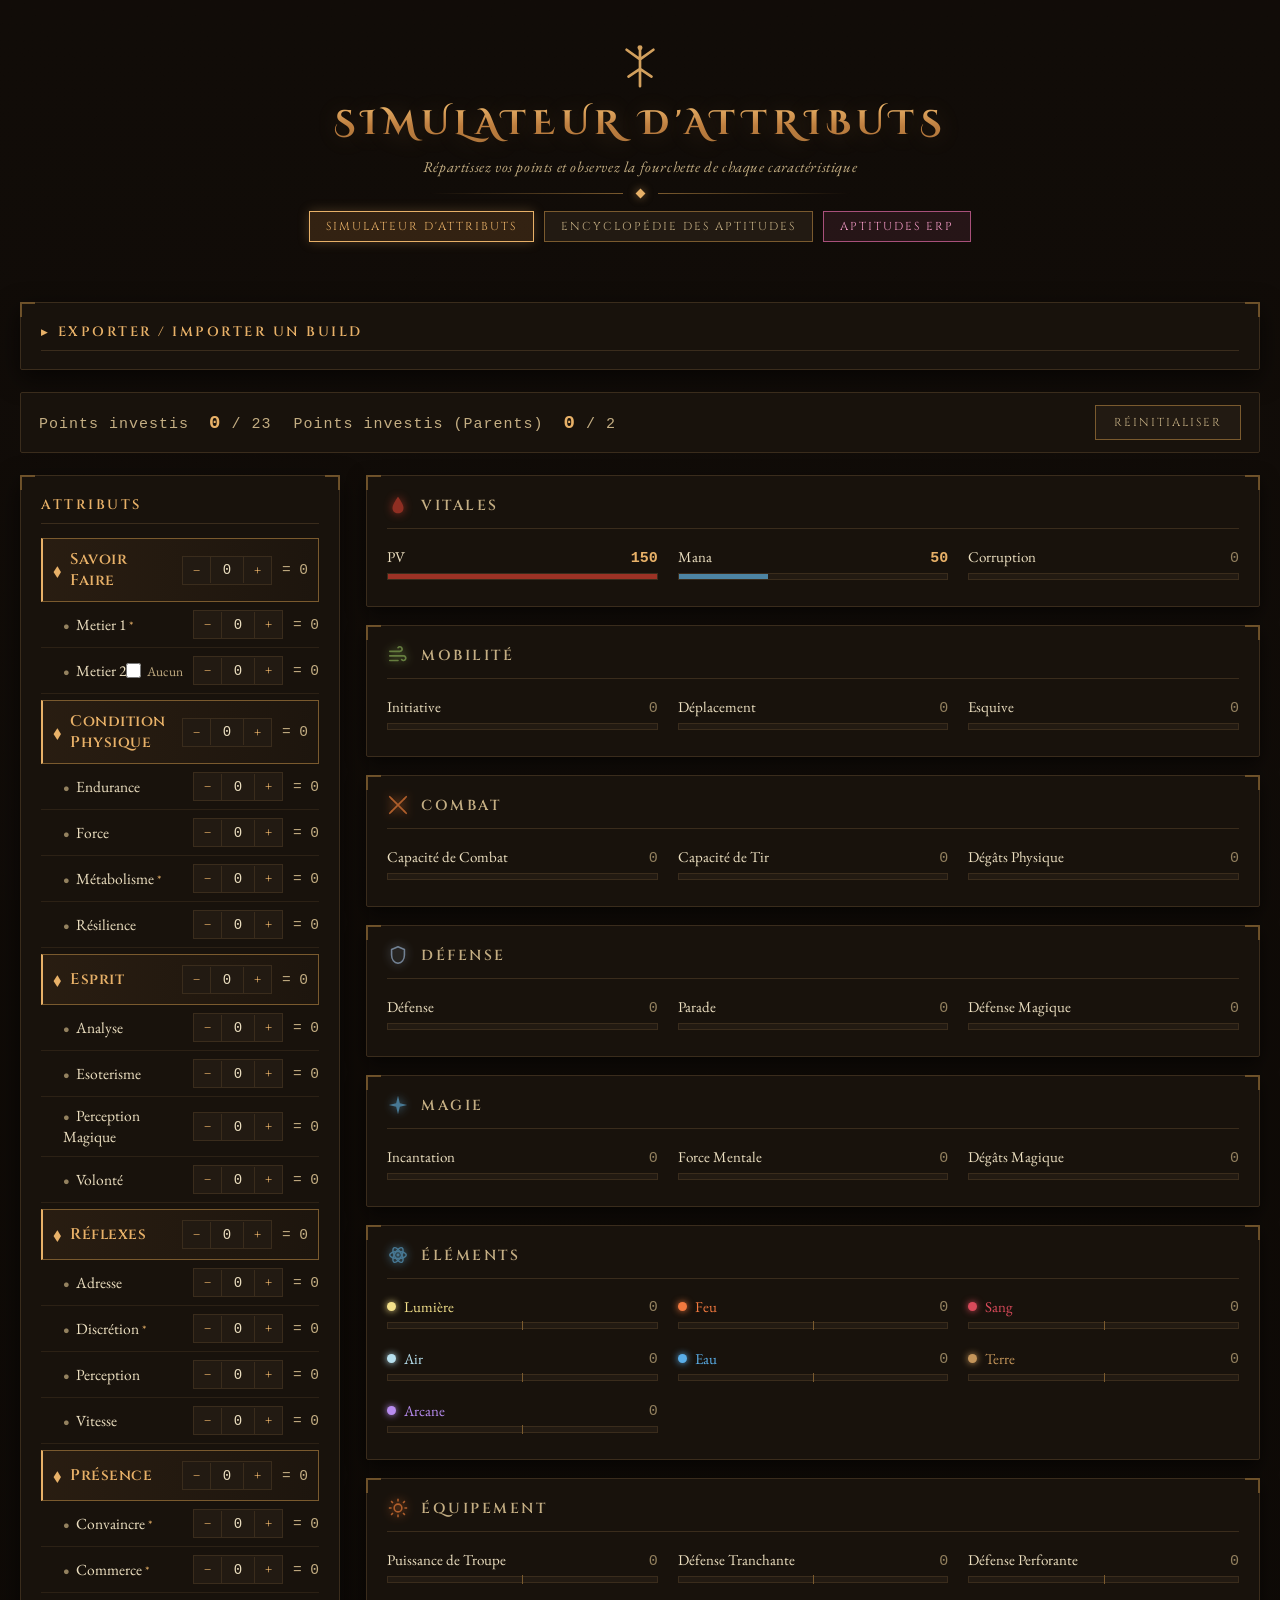
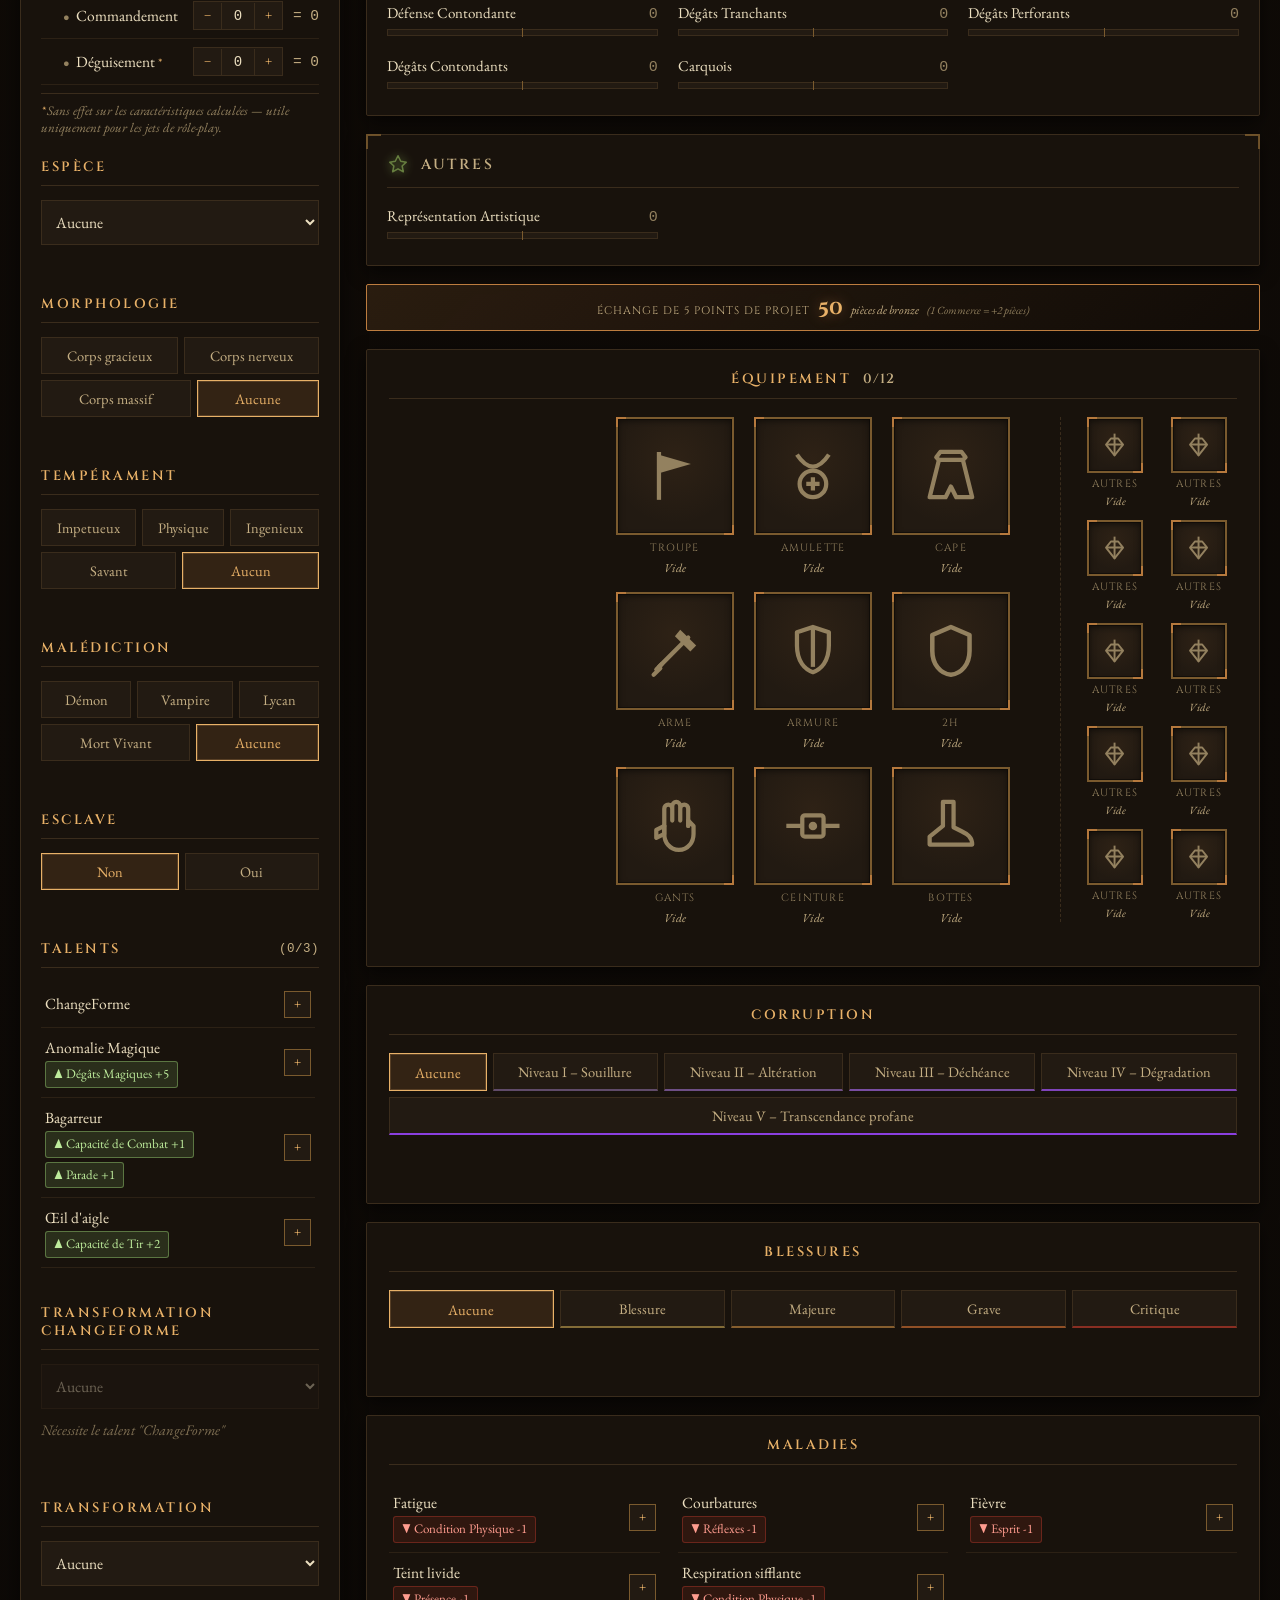
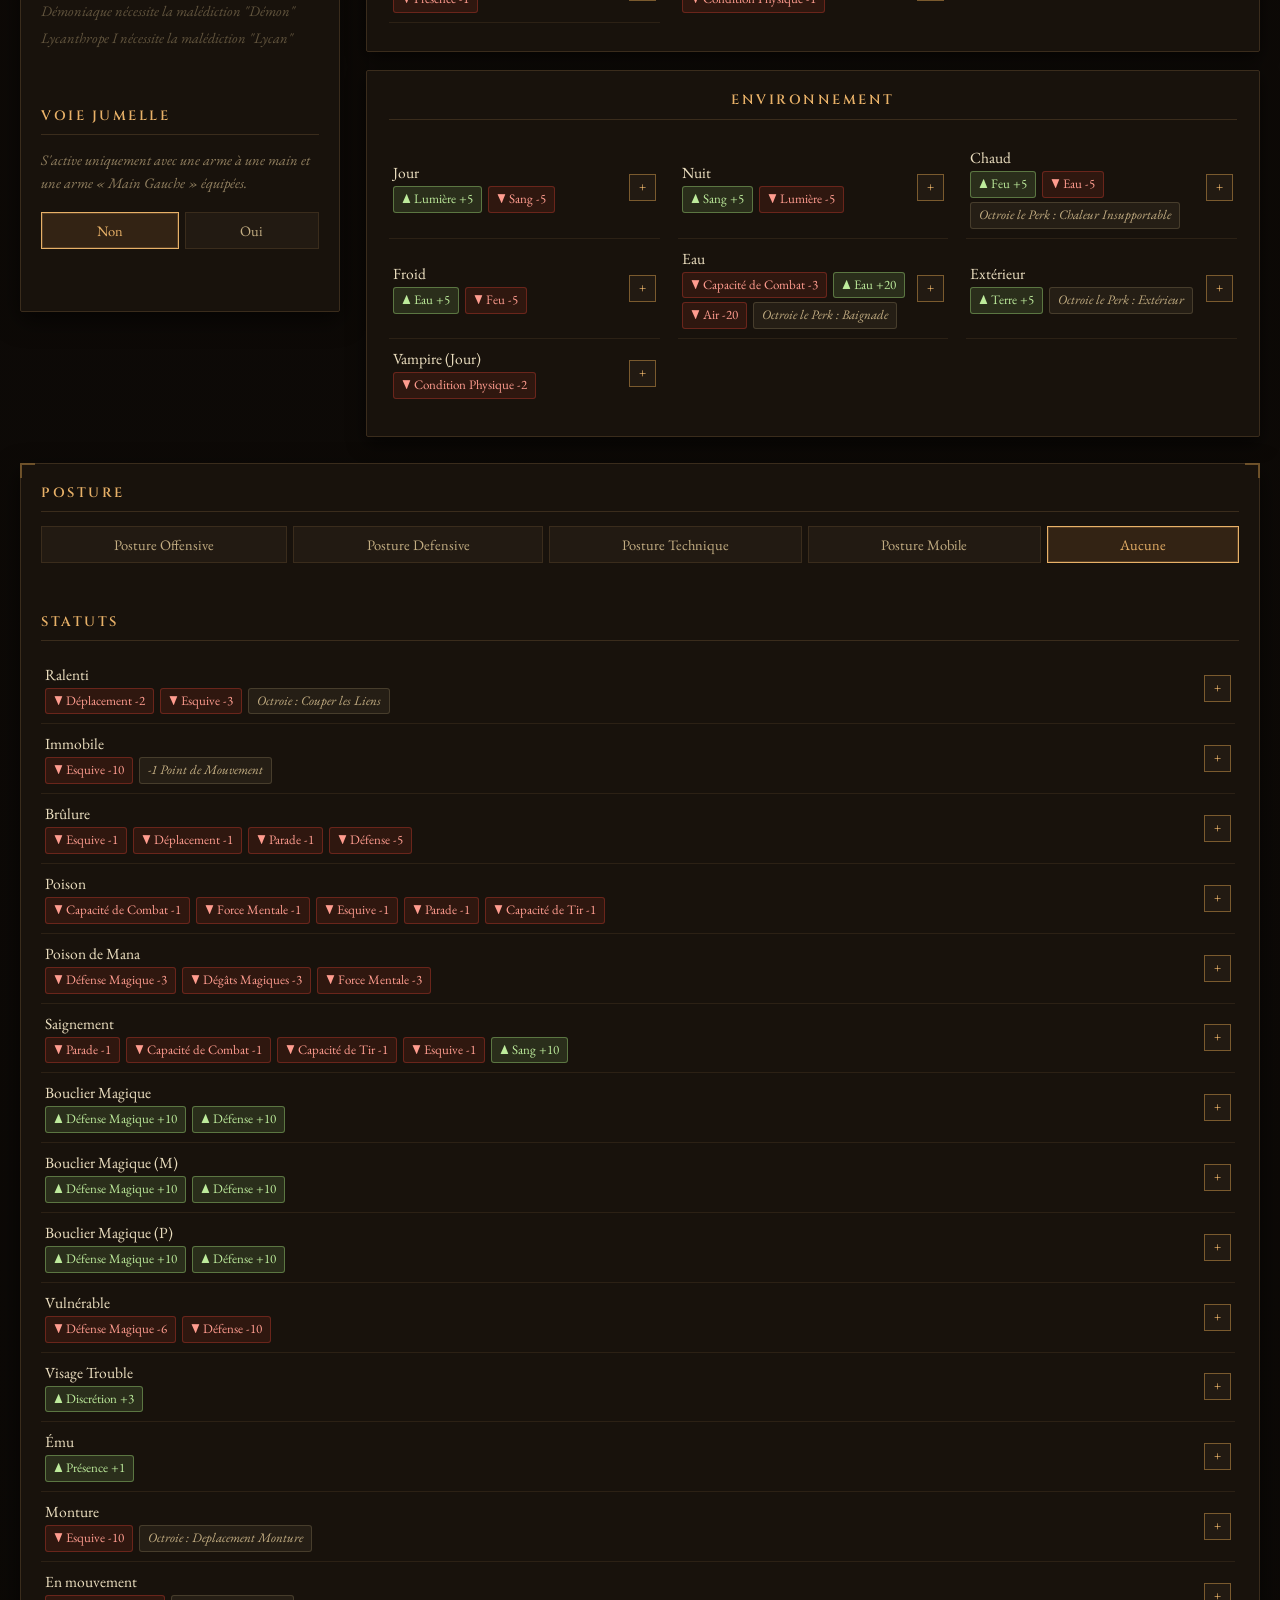
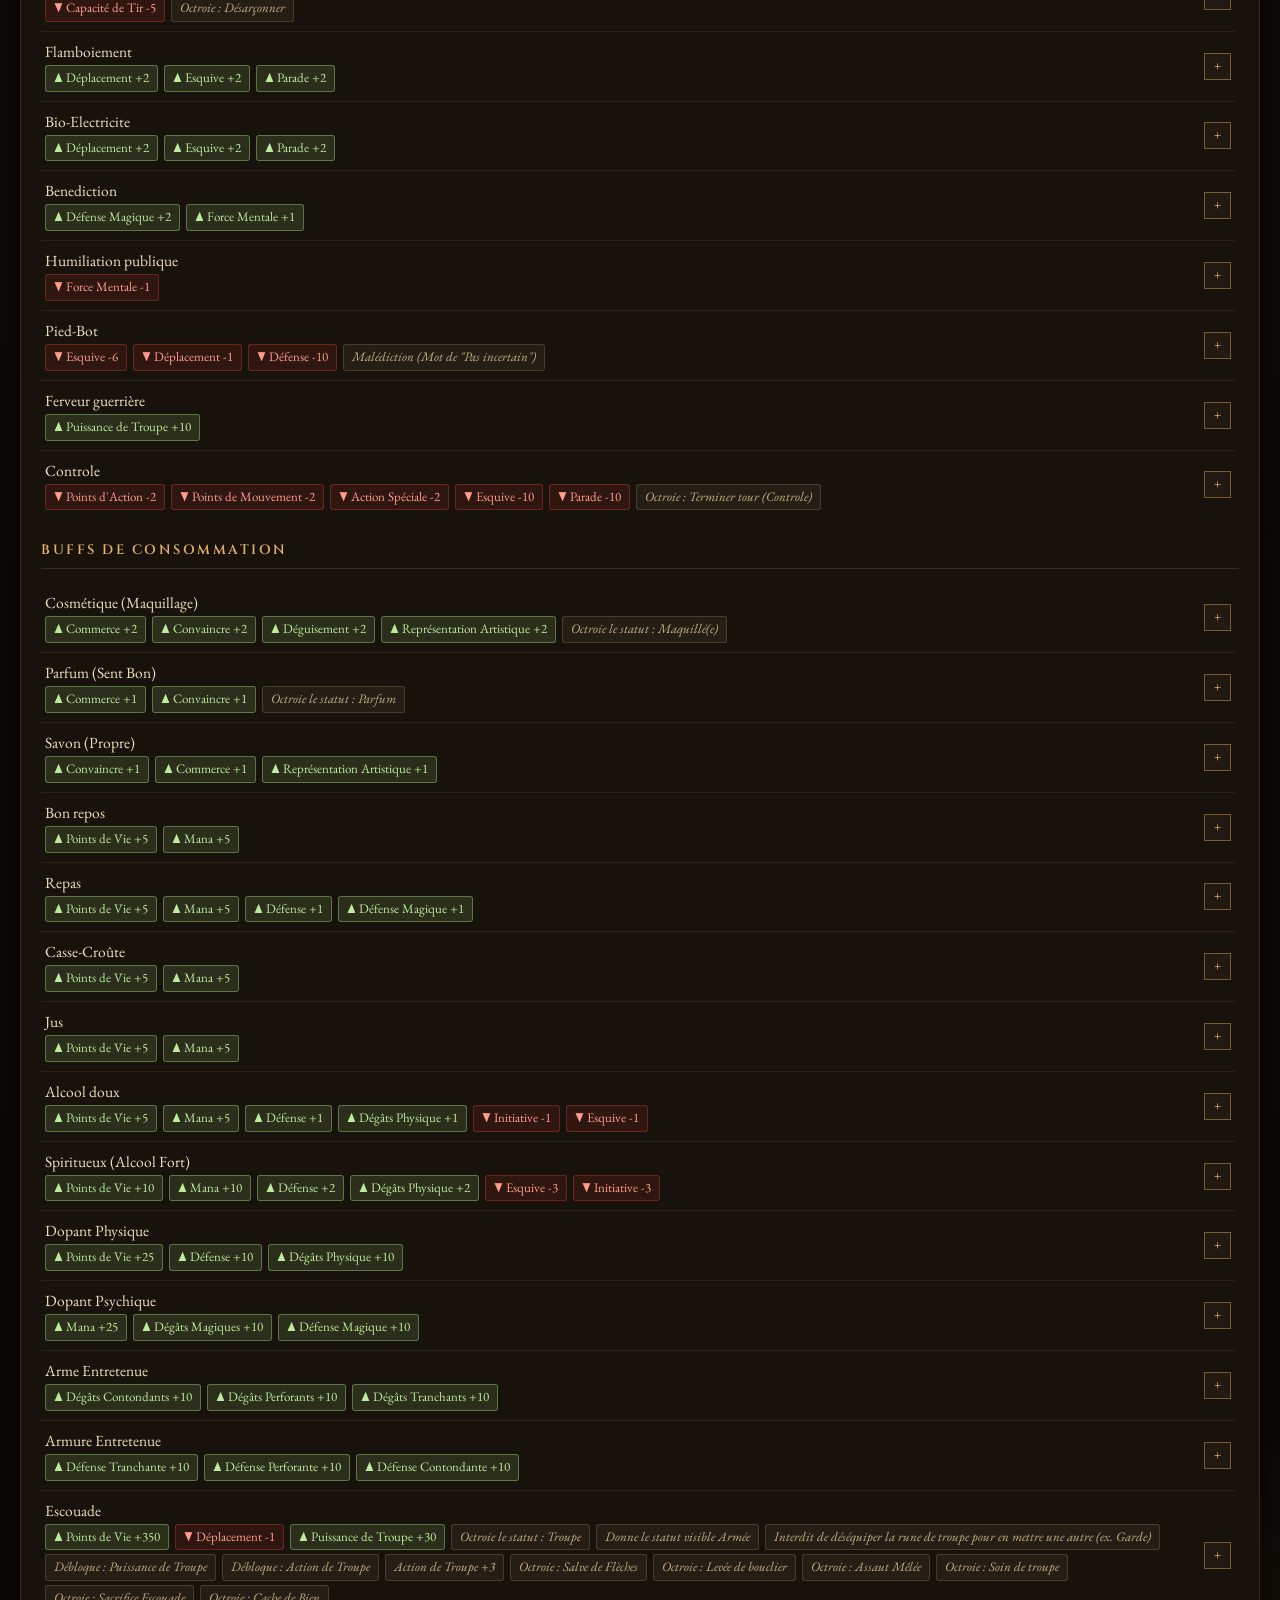
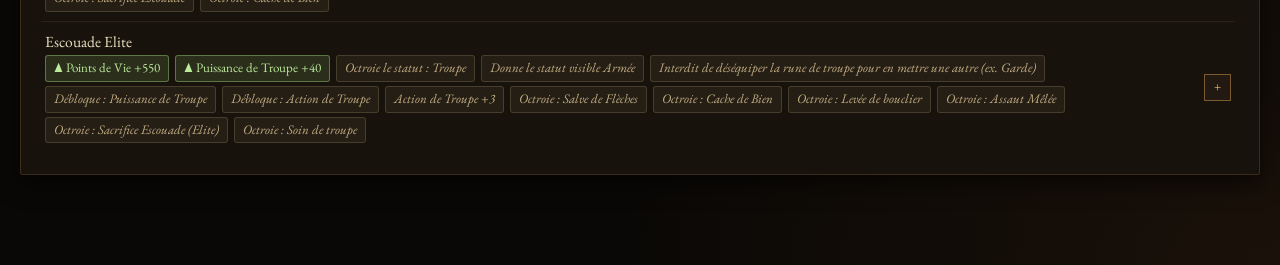
==== RRUE5-V2/index.html @ 0f496102 "Add files via upload" ====
<!DOCTYPE html>
<html lang="fr">
<head>
<meta charset="UTF-8">
<meta name="viewport" content="width=device-width, initial-scale=1.0">
<title>Simulateur d'Attributs</title>
<script src="page-turn.js"></script>
<link rel="preconnect" href="https://fonts.googleapis.com">
<link rel="preconnect" href="https://fonts.gstatic.com" crossorigin>
<link href="https://fonts.googleapis.com/css2?family=Cinzel:wght@500;600;700;800&family=Cinzel+Decorative:wght@700;900&family=EB+Garamond:ital,wght@0,400;0,500;0,600;1,400&display=swap" rel="stylesheet">
<style>
  :root{
    --bg: #0a0806;
    --bg-vignette:
      radial-gradient(ellipse 900px 500px at 50% -8%, #2a1d10 0%, transparent 60%),
      radial-gradient(ellipse 1200px 800px at 100% 100%, #1a1109 0%, transparent 55%),
      linear-gradient(180deg, #100b07 0%, #0a0806 100%);
    --surface: #18120c;
    --surface-2: #221a12;
    --surface-3: #2a2016;
    --border: #3a2c1c;
    --border-bright: #7a5a2e;
    --text: #ecdfc0;
    --text-dim: #c4ae83;
    --text-faint: #93815f;
    --bronze: #bd7d3f;
    --bronze-bright: #e8b168;
    --gold: #d9b25c;
    --vitales: #9c3225;
    --mobilite: #6f8a45;
    --combat: #c0672f;
    --defense: #7c8ea3;
    --magie: #4d84a3;
    --erp-pos: #f29ac4;
    --erp-neg: #9aa6f0;
    --shadow-deep: rgba(0,0,0,0.6);
    --font-display: 'Cinzel', Georgia, serif;
    --font-deco: 'Cinzel Decorative', 'Cinzel', Georgia, serif;
    --font-body: 'EB Garamond', Georgia, 'Times New Roman', serif;
    --font-mono: 'Courier New', Courier, monospace;
  }

  *{ box-sizing: border-box; }

  body{
    margin:0;
    background: var(--bg-vignette), var(--bg);
    color: var(--text);
    font-family: var(--font-body);
    min-height: 100vh;
    padding: 36px 20px 60px;
    position: relative;
  }

  /* grain texture overlay, self-contained (no external images) */
  body::before{
    content:"";
    position: fixed; inset:0;
    pointer-events:none;
    z-index: 0;
    opacity: 0.5;
    mix-blend-mode: overlay;
    background-image: url("data:image/svg+xml;utf8,<svg xmlns='http://www.w3.org/2000/svg' width='160' height='160'><filter id='n'><feTurbulence type='fractalNoise' baseFrequency='0.85' numOctaves='2' stitchTiles='stitch'/><feColorMatrix type='saturate' values='0'/></filter><rect width='100%25' height='100%25' filter='url(%23n)' opacity='0.35'/></svg>");
  }

  .app{ max-width: 1680px; margin: 0 auto; position: relative; z-index: 1; }

  header{
    text-align:center;
    margin-bottom: 34px;
    padding: 8px 20px 26px;
    position: relative;
  }
  .hero-glyph{
    width: 46px; height: 46px;
    margin: 0 auto 6px;
    color: var(--bronze-bright);
    opacity: 0.9;
  }
  .hero-rule{
    display:flex; align-items:center; justify-content:center; gap:14px;
    max-width: 420px; margin: 14px auto 0;
  }
  .hero-rule::before, .hero-rule::after{
    content:"";
    height:1px; flex:1 1 auto;
    background: linear-gradient(90deg, transparent, var(--border-bright));
  }
  .hero-rule::after{ background: linear-gradient(90deg, var(--border-bright), transparent); }
  .hero-rule .diamond{
    width:7px; height:7px; flex-shrink:0;
    background: var(--bronze-bright);
    transform: rotate(45deg);
    box-shadow: 0 0 8px rgba(232,177,104,0.55);
    cursor: pointer;
    position: relative;
  }
  .hero-rule .diamond::after{
    content:"";
    position:absolute;
    top:-14px; left:-14px; right:-14px; bottom:-14px;
  }
  .hero-rule .diamond:hover{
    box-shadow: 0 0 14px rgba(232,177,104,0.9);
  }



  .hitcalc-menu{
    position: fixed;
    top: 24px; left: 24px;
    width: 400px;
    max-width: calc(100vw - 32px);
    max-height: calc(100vh - 48px);
    overflow-y: auto;
    background: var(--surface);
    border: 1px solid var(--border-bright);
    border-radius: 2px;
    box-shadow: 0 20px 60px var(--shadow-deep);
    z-index: 201;
    padding: 18px 20px 20px;
    transform: translateX(-16px);
    opacity: 0;
    pointer-events: none;
    transition: opacity 0.2s ease, transform 0.2s ease;
  }
  .hitcalc-menu.open{
    transform: translateX(0);
    opacity: 1;
    pointer-events: auto;
  }
  .hitcalc-header{
    display:flex; align-items:center; justify-content: space-between;
    margin-bottom: 10px;
    padding-bottom: 9px;
    border-bottom: 1px solid var(--border);
  }
  .hitcalc-title{
    font-family: var(--font-display);
    font-size: 13.5px;
    letter-spacing: 2px;
    text-transform: uppercase;
    font-weight: 600;
    color: var(--bronze-bright);
  }
  .hitcalc-close{
    background: none; border: none;
    color: var(--text-faint);
    font-size: 18px;
    line-height: 1;
    cursor: pointer;
    padding: 2px 6px;
  }
  .hitcalc-close:hover{ color: var(--bronze-bright); }
  .hitcalc-rule{
    font-size: 13px;
    color: var(--text-dim);
    line-height: 1.55;
    margin: 0 0 14px;
  }
  .hitcalc-rule b{ color: var(--text); }
  .hitcalc-section-title{
    font-family: var(--font-display);
    font-size: 11.5px;
    letter-spacing: 1.5px;
    text-transform: uppercase;
    color: var(--text-faint);
    margin: 14px 0 8px;
  }
  .hitcalc-row{
    display:flex; align-items:center; gap: 6px;
    margin-bottom: 8px;
    font-size: 13px;
  }
  .hitcalc-stat{
    display:flex; flex-direction:column; gap: 2px;
    flex: 1 1 0;
    min-width: 0;
  }
  .hitcalc-stat label{
    font-size: 10.5px;
    color: var(--text-faint);
    white-space: nowrap;
    overflow: hidden;
    text-overflow: ellipsis;
  }
  .hitcalc-stat input{
    width: 100%;
    background: var(--surface-2);
    border: 1px solid var(--border);
    color: var(--text);
    font-family: var(--font-mono);
    font-size: 13px;
    padding: 4px 6px;
    border-radius: 2px;
  }
  .hitcalc-stat input:disabled{
    color: var(--text-dim);
    opacity: 0.85;
  }
  .hitcalc-stat input:not(:disabled):focus{
    outline: none;
    border-color: var(--bronze-bright);
  }
  .hitcalc-vs{
    color: var(--text-faint);
    font-size: 11px;
    flex-shrink: 0;
    padding-top: 14px;
  }
  .hitcalc-result{
    flex-shrink: 0;
    width: 54px;
    text-align: right;
    font-family: var(--font-mono);
    font-size: 14px;
    font-weight: 600;
    color: var(--bronze-bright);
    padding-top: 14px;
  }
  h1{
    font-family: var(--font-deco);
    font-size: 34px;
    letter-spacing: 6px;
    text-transform: uppercase;
    font-weight: 700;
    background: linear-gradient(180deg, var(--bronze-bright) 10%, var(--bronze) 55%, #a9723a 100%);
    -webkit-background-clip: text;
    background-clip: text;
    color: transparent;
    text-shadow: 0 2px 24px rgba(232,177,104,0.18);
    margin: 0 0 10px;
  }
  .page-link{
    display:inline-block;
    margin-top: 14px;
    font-family: var(--font-display);
    font-size: 11.5px;
    letter-spacing: 2px;
    text-transform: uppercase;
    color: var(--text-dim);
    text-decoration: none;
    border: 1px solid var(--border-bright);
    background: var(--surface-2);
    padding: 7px 16px;
    transition: all 0.2s ease;
  }
  .page-link:hover{ color: var(--bronze-bright); border-color: var(--bronze-bright); background: rgba(189,125,63,0.12); }
  .page-links{ display: flex; flex-wrap: wrap; justify-content: center; gap: 10px; }
  .page-link.erp-link{ color: var(--erp-pos); border-color: #a8507a; background: rgba(168,80,122,0.14); }
  .page-link.erp-link:hover{ color: #ffd0e6; border-color: var(--erp-pos); background: rgba(168,80,122,0.26); }
  /* page actuelle : éclairée */
  .page-link[aria-current="page"]{ color: var(--bronze-bright); border-color: var(--bronze-bright); background: rgba(189,125,63,0.2); box-shadow: 0 0 12px rgba(232,177,104,0.25); cursor: default; }
  .page-link.erp-link[aria-current="page"]{ color: #ffd0e6; border-color: var(--erp-pos); background: rgba(168,80,122,0.32); box-shadow: 0 0 12px rgba(242,154,196,0.3); }
  header p{
    font-family: var(--font-body);
    color: var(--text-dim);
    font-style: italic;
    font-size: 15px;
    margin: 0;
    letter-spacing: 0.6px;
  }

  .toolbar{
    display:flex; align-items:center; justify-content:space-between;
    gap: 12px; flex-wrap: wrap;
    margin-bottom: 22px;
    padding: 12px 18px;
    background: var(--surface);
    border: 1px solid var(--border);
    border-radius: 2px;
    position: relative;
  }
  .points-group{
    display:flex; align-items:center; gap: 22px; flex-wrap: wrap;
  }

  .total-points{
    font-family: var(--font-mono);
    color: var(--text-dim);
    font-size: 15px;
    letter-spacing: 1px;
  }
  .total-points b{
    color: var(--bronze-bright);
    font-size: 19px;
  }
  button.reset{
    background: var(--surface-2);
    border: 1px solid var(--border-bright);
    color: var(--text-dim);
    font-family: var(--font-display);
    font-size: 11.5px;
    letter-spacing: 2px;
    text-transform: uppercase;
    padding: 9px 18px;
    cursor: pointer;
    transition: all 0.2s ease;
  }
  button.reset:hover{
    border-color: var(--bronze-bright);
    color: var(--bronze-bright);
    background: rgba(189,125,63,0.12);
  }

  .layout{
    display: grid;
    grid-template-columns: 340px 1fr 320px;
    gap: 26px;
    align-items: start;
  }

  @media (max-width: 1400px){
    .layout{ grid-template-columns: 320px 1fr; }
    .status-col{ grid-column: 1 / -1; }
  }

  @media (max-width: 860px){
    .layout{ grid-template-columns: 1fr; }
    .status-col{ grid-column: auto; }
  }

  .panel{
    background: var(--surface);
    border: 1px solid var(--border);
    border-radius: 2px;
    padding: 20px 20px 16px;
    position: relative;
    box-shadow: 0 8px 24px var(--shadow-deep);
  }

  /* ornements d'angle en bronze — signature visuelle des tablettes */
  .panel::before, .panel::after,
  .group::before, .group::after{
    content:"";
    position:absolute;
    width: 13px; height: 13px;
    pointer-events:none;
    opacity: 0.85;
  }
  .panel::before, .group::before{
    top:-1px; left:-1px;
    border-top: 2px solid var(--border-bright);
    border-left: 2px solid var(--border-bright);
  }
  .panel::after, .group::after{
    top:-1px; right:-1px;
    border-top: 2px solid var(--border-bright);
    border-right: 2px solid var(--border-bright);
  }

  .panel-title{
    font-family: var(--font-display);
    font-size: 13.5px;
    letter-spacing: 2.5px;
    text-transform: uppercase;
    font-weight: 600;
    color: var(--bronze-bright);
    margin: 0 0 14px;
    padding-bottom: 9px;
    border-bottom: 1px solid var(--border);
    display:flex; align-items:center; justify-content: space-between;
    gap: 8px;
  }
  .panel-title:not(:first-child){ margin-top: 22px; }

  .age-selector{
    display:flex;
    flex-wrap: wrap;
    gap: 6px;
    margin-bottom: 10px;
  }
  .age-btn{
    flex: 1 1 auto;
    background: var(--surface-2);
    border: 1px solid var(--border);
    color: var(--text-dim);
    font-family: var(--font-body);
    font-size: 14.5px;
    padding: 8px 10px;
    cursor: pointer;
    transition: all 0.18s ease;
    white-space: nowrap;
  }
  .age-btn:hover{ border-color: var(--border-bright); color: var(--text); background: var(--surface-3); }
  .age-btn.active{
    background: rgba(189,125,63,0.16);
    border-color: var(--bronze-bright);
    color: var(--bronze-bright);
    box-shadow: inset 0 0 0 1px rgba(232,177,104,0.2);
  }
  .age-desc{
    font-size: 14.5px;
    color: var(--text-dim);
    font-style: italic;
    line-height: 1.55;
    margin-bottom: 18px;
    min-height: 18px;
  }
  .age-desc .note{
    display:block;
    color: var(--text-faint);
    margin-top: 4px;
  }

  .equip-slot{ margin-bottom: 12px; }
  .equip-slot:last-child{ margin-bottom: 0; }
  .equip-label{
    display:block;
    font-family: var(--font-display);
    font-size: 12.5px;
    letter-spacing: 1.2px;
    text-transform: uppercase;
    color: var(--text-dim);
    margin-bottom: 5px;
  }

  .status-col .talent-list{ max-height: none; }

  .talent-counter{
    font-family: var(--font-mono);
    color: var(--text-dim);
    text-transform: none;
    letter-spacing: 0.5px;
    font-size: 12.5px;
    font-weight: normal;
  }
  .talent-counter.full{ color: var(--bronze-bright); }

  .talent-list{
    max-height: 300px;
    overflow-y: auto;
    margin-bottom: 6px;
    padding-right: 4px;
  }
  .talent-list::-webkit-scrollbar{ width: 6px; }
  /* Maladies, Environnement : panneau large, liste en colonnes sans défilement */
  .wide-list{ max-height: none; overflow: visible; padding-right: 0; display: grid; grid-template-columns: repeat(auto-fill, minmax(min(230px, 100%), 1fr)); column-gap: 18px; }
  .talent-list::-webkit-scrollbar-thumb{ background: var(--border-bright); }
  .talent-list::-webkit-scrollbar-track{ background: transparent; }

  .talent-row{
    display:flex;
    align-items:center;
    justify-content: space-between;
    gap: 8px;
    padding: 9px 4px;
    border-bottom: 1px solid rgba(58,44,28,0.6);
    transition: opacity 0.15s ease, background 0.15s ease;
  }
  .talent-row:hover{ background: rgba(189,125,63,0.05); }
  .talent-row:last-child{ border-bottom: none; }
  .talent-row.disabled{ opacity: 0.35; }

  .talent-info{ display:flex; flex-direction: column; min-width:0; }
  .talent-name{ font-size: 15.5px; color: var(--text); }
  .talent-effect{
    display:flex; flex-wrap:wrap; gap: 4px 6px;
    margin-top: 3px;
  }
  .stat-chip{
    display:inline-flex; align-items:center; gap: 4px;
    font-size: 13px;
    font-family: var(--font-body);
    line-height: 1.6;
    padding: 2px 8px;
    border-radius: 3px;
    white-space: nowrap;
    margin: 2px 4px 2px 0;
  }
  .stat-chip.pos{
    color: #bdeb9b;
    background: rgba(140,191,106,0.16);
    border: 1px solid rgba(140,191,106,0.5);
  }
  .stat-chip.neg{
    color: #ff9c8f;
    background: rgba(156,50,37,0.18);
    border: 1px solid rgba(156,50,37,0.55);
  }
  .stat-chip.neutral{
    color: var(--text-dim);
    background: rgba(122,107,78,0.14);
    border: 1px solid rgba(122,107,78,0.4);
    font-family: var(--font-body);
    font-weight: normal;
    font-style: italic;
  }
  .talent-effect .stat-chip{ margin: 0; }

  .talent-toggle{
    flex-shrink:0;
    width: 27px; height: 27px;
    border: 1px solid var(--border-bright);
    background: var(--surface-2);
    color: var(--bronze-bright);
    font-family: var(--font-display);
    font-size: 15px;
    line-height: 1;
    cursor: pointer;
    transition: all 0.15s ease;
  }
  .talent-toggle:hover:not(:disabled){ background: rgba(189,125,63,0.18); }
  .talent-toggle.active{
    background: var(--bronze);
    border-color: var(--bronze-bright);
    color: #18120c;
    box-shadow: 0 0 10px rgba(232,177,104,0.4);
  }
  .talent-toggle:disabled{ cursor: not-allowed; opacity: 0.4; }

  .species-select{
    width: 100%;
    background: var(--surface-2);
    border: 1px solid var(--border);
    color: var(--text);
    font-family: var(--font-body);
    font-size: 15.5px;
    padding: 10px 10px;
    margin-bottom: 10px;
    cursor: pointer;
    transition: border-color 0.15s ease;
  }
  .species-select:hover{ border-color: var(--border-bright); }
  .species-select:focus{ outline: none; border-color: var(--bronze-bright); }
  .species-select:disabled{ opacity: 0.4; cursor: not-allowed; }

  .age-desc .flat{
    display:block;
    color: var(--bronze-bright);
    margin-top: 4px;
  }
  .age-desc .flat.positive{ color: #bdeb9b; font-weight: 600; }
  .age-desc .flat.negative{ color: #ff9c8f; font-weight: 600; }
  .age-desc .ability{
    display:block;
    color: var(--magie);
    margin-top: 2px;
  }
  /* bonus rattachés à une ligne (ex. un perk) : sous-liste en retrait */
  .age-desc .ability-sub{
    display:block;
    margin: 2px 0 2px 10px;
    padding-left: 8px;
    border-left: 1px solid var(--border-bright);
  }

  .parent-row{
    display:flex;
    align-items:center;
    justify-content: space-between;
    gap: 8px;
    padding: 10px 10px;
    margin-top: 6px;
    background: linear-gradient(90deg, rgba(189,125,63,0.1), rgba(189,125,63,0.03));
    border: 1px solid var(--border-bright);
    border-left: 2px solid var(--bronze-bright);
  }
  .parent-row:first-child{ margin-top: 0; }
  .parent-label-wrap{ display:flex; align-items:center; gap: 8px; min-width:0; }
  .parent-marker{ color: var(--bronze-bright); font-size: 12.5px; flex-shrink:0; }
  .parent-label{ font-family: var(--font-display); font-size: 15.5px; letter-spacing: 0.5px; color: var(--bronze-bright); font-weight: 600; }
  .parent-direct-tag{
    display:inline-block;
    font-family: var(--font-body);
    font-size: 10px;
    font-weight: normal;
    font-style: italic;
    letter-spacing: 0;
    color: var(--text-faint);
    margin-left: 8px;
    vertical-align: middle;
  }
  .parent-note{
    font-size: 13.5px; color: var(--text-faint); font-style: italic;
    padding: 4px 8px 2px 24px;
  }

  .child-row{
    display:flex;
    align-items:center;
    justify-content: space-between;
    gap: 8px;
    padding: 8px 0 8px 22px;
    border-bottom: 1px solid rgba(58,44,28,0.6);
  }
  .child-marker{ color: var(--text-faint); font-size: 11px; margin-right: 6px; }

  .rp-star{
    color: var(--bronze-bright);
    font-size: 13px;
    margin-left: 3px;
    cursor: help;
  }

  .attr-legend{
    font-size: 13px;
    color: var(--text-faint);
    font-style: italic;
    margin-top: 8px;
    padding-top: 8px;
    border-top: 1px solid var(--border);
  }
  .attr-legend .rp-star{ margin-left: 0; margin-right: 2px; }

  .attr-row{
    display:flex;
    align-items:center;
    justify-content: space-between;
    padding: 9px 0;
    border-bottom: 1px solid rgba(58,44,28,0.6);
    gap: 8px;
  }
  .attr-row:last-child{ border-bottom: none; }

  .attr-label-wrap{ display:flex; flex-direction:column; min-width:0; cursor: help; }
  /* Métier 2 : case « Aucun » */
  .metier-none{ display: inline-flex; align-items: center; gap: 6px; margin-left: auto; margin-right: 10px; font-size: 13.5px; color: var(--text-dim); cursor: pointer; user-select: none; white-space: nowrap; }
  .metier-none input{ width: 15px; height: 15px; margin: 0; accent-color: var(--bronze-bright); cursor: pointer; }
  .metier-none:has(input:checked){ color: var(--bronze-bright); }
  .metier-off .attr-controls{ opacity: 0.4; }
  .metier2-row .attr-label{ white-space: nowrap; }
  .metier2-row .metier-none{ margin-right: 2px; }

  .attr-label{
    font-size: 15.5px;
    color: var(--text);
  }

  .attr-age-bonus{
    font-size: 12.5px;
    font-family: var(--font-mono);
    margin-top: 1px;
  }
  .attr-age-bonus.positive{ color: var(--bronze-bright); }
  .attr-age-bonus.negative{ color: var(--vitales); }

  .attr-controls{
    display:flex;
    align-items:center;
    gap: 8px;
    flex-shrink: 0;
  }

  .attr-total{
    font-family: var(--font-mono);
    font-size: 14.5px;
    color: var(--text-dim);
    min-width: 28px;
    text-align: right;
  }

  .stepper{
    display:flex;
    align-items:center;
    gap: 0;
    background: var(--surface-2);
    border: 1px solid var(--border);
  }
  .stepper button{
    width: 27px; height: 27px;
    background: transparent;
    border: none;
    color: var(--bronze-bright);
    font-size: 15px;
    cursor: pointer;
    line-height: 1;
    font-family: var(--font-display);
    transition: background 0.15s ease;
  }
  .stepper button:hover{ background: rgba(189,125,63,0.18); }
  .stepper input{
    width: 34px;
    text-align: center;
    background: transparent;
    border: none;
    border-left: 1px solid var(--border);
    border-right: 1px solid var(--border);
    color: var(--text);
    font-family: var(--font-mono);
    font-size: 14px;
    padding: 5px 0;
  }
  .stepper input:focus{ outline: none; background: rgba(189,125,63,0.08); }
  .stepper input::-webkit-outer-spin-button,
  .stepper input::-webkit-inner-spin-button{ -webkit-appearance: none; margin:0; }

  .economy-box{
    background: linear-gradient(135deg, rgba(189,125,63,0.16), rgba(189,125,63,0.02));
    border: 1px solid var(--bronze);
    border-radius: 2px;
    padding: 9px 16px;
    text-align: center;
    position: relative;
    display:flex;
    align-items:baseline;
    justify-content:center;
    flex-wrap:wrap;
    gap: 6px 8px;
  }
  .economy-label{
    font-family: var(--font-display);
    font-size: 11px;
    letter-spacing: 1px;
    text-transform: uppercase;
    color: var(--text-dim);
  }
  .economy-value{
    font-family: var(--font-deco);
    font-size: 20px;
    font-weight: 700;
    color: var(--bronze-bright);
    text-shadow: 0 0 14px rgba(232,177,104,0.4);
  }
  .economy-sub{
    font-size: 12px;
    color: var(--text-dim);
    font-style: italic;
  }
  .economy-note{
    font-size: 11px;
    color: var(--text-faint);
    font-style: italic;
  }

  .stats-panel{ display:flex; flex-direction:column; gap: 18px; }

  .group{
    background: var(--surface);
    border: 1px solid var(--border);
    border-radius: 2px;
    padding: 18px 20px 8px;
    position: relative;
    box-shadow: 0 6px 18px var(--shadow-deep);
  }
  .group-header{
    display:flex; align-items:center; gap:12px;
    margin-bottom: 14px;
    padding-bottom: 12px;
    border-bottom: 1px solid var(--border);
  }
  .group-icon{
    width:22px; height:22px; flex-shrink:0;
    display:flex; align-items:center; justify-content:center;
    filter: drop-shadow(0 0 5px currentColor);
    opacity: 0.9;
  }
  .group-icon svg{ width:100%; height:100%; display:block; }
  .group-name{
    font-family: var(--font-display);
    font-size: 14.5px;
    letter-spacing: 2.5px;
    text-transform: uppercase;
    font-weight: 600;
    color: var(--text-dim);
  }

  .stat-grid{
    display:grid;
    grid-template-columns: repeat(auto-fill, minmax(230px, 1fr));
    gap: 12px 20px;
    padding-bottom: 14px;
  }

  .stat-card{ padding: 4px 0; cursor: help; }

  .stat-tooltip{
    position: fixed;
    z-index: 200;
    max-width: 280px;
    background: var(--surface-3);
    border: 1px solid var(--border-bright);
    box-shadow: 0 10px 30px var(--shadow-deep);
    padding: 12px 14px;
    pointer-events: none;
    opacity: 0;
    transform: translateY(4px);
    transition: opacity 0.12s ease, transform 0.12s ease;
  }
  .stat-tooltip.visible{ opacity: 1; transform: translateY(0); }
  .stat-tooltip-title{
    font-family: var(--font-display);
    font-size: 12.5px;
    letter-spacing: 1.2px;
    text-transform: uppercase;
    color: var(--bronze-bright);
    margin: 0 0 8px;
    padding-bottom: 7px;
    border-bottom: 1px solid var(--border);
  }
  .stat-tooltip-row{
    display:flex; justify-content: space-between; align-items:baseline;
    gap: 12px;
    font-size: 13px;
    padding: 3px 0;
  }
  .stat-tooltip-row .attr-name{ color: var(--text); }
  .stat-tooltip-row .attr-range{ font-family: var(--font-mono); color: var(--text-dim); white-space: nowrap; }
  .stat-tooltip-empty{ font-size: 12.5px; color: var(--text-faint); font-style: italic; }
  .stat-tooltip .ability{
    display:block;
    color: var(--magie);
    font-size: 12.5px;
    margin-top: 4px;
  }

  .stat-top{
    display:flex; justify-content:space-between; align-items:baseline;
    margin-bottom: 6px;
  }
  .stat-name{
    font-size: 15px;
    color: var(--text);
  }
  .stat-value{
    font-family: var(--font-mono);
    font-size: 15px;
    font-weight: bold;
    color: var(--bronze-bright);
    white-space: nowrap;
  }
  .stat-value.zero{ color: var(--text-faint); font-weight: normal; }
  .stat-value.negative-val{ color: var(--vitales); }

  .elemental-gauge{
    position: relative;
    height: 7px;
    background: var(--surface-2);
    border: 1px solid var(--border);
    overflow: visible;
  }
  .elemental-gauge .elemental-center{
    position:absolute; top:-2px; bottom:-2px; left:50%;
    width:1px; background: var(--border-bright);
  }
  .elemental-fill{
    position:absolute; top:0; bottom:0;
    transition: all 0.25s ease;
  }
  /* Éléments : chaque magie a sa couleur (pastille, nom, jauge) ; un malus est rayé */
  .elem-card .elem-name{ display: inline-flex; align-items: center; gap: 8px; color: var(--elem); }
  .elem-dot{ width: 9px; height: 9px; border-radius: 50%; background: var(--elem); box-shadow: 0 0 7px var(--elem); flex-shrink: 0; }
  .elem-card .elemental-fill{ background: var(--elem); box-shadow: 0 0 6px var(--elem); }
  .elem-card .elemental-fill.neg{
    background: repeating-linear-gradient(135deg, var(--elem) 0 3px, transparent 3px 6px);
    box-shadow: none; opacity: 0.85;
  }

  .gauge{
    position: relative;
    height: 7px;
    background: var(--surface-2);
    border: 1px solid var(--border);
    overflow: hidden;
  }
  .gauge .fill-min{
    position:absolute; top:0; left:0; bottom:0;
    transition: width 0.25s ease;
  }
  .gauge .fill-range{
    position:absolute; top:0; bottom:0;
    opacity: 0.45;
    background-image: repeating-linear-gradient(
      45deg, rgba(255,255,255,0.55) 0px, rgba(255,255,255,0.55) 2px,
      transparent 2px, transparent 6px
    );
    transition: left 0.25s ease, width 0.25s ease;
  }

  /* ---- Paperdoll d'équipement façon MMO ---- */
  .paperdoll-panel{
    background: var(--surface);
    border: 1px solid var(--border);
    border-radius: 2px;
    padding: 20px 22px 22px;
    position: relative;
    box-shadow: 0 6px 18px var(--shadow-deep);
  }
  .paperdoll-header{
    font-family: var(--font-display);
    font-size: 13.5px;
    letter-spacing: 2.5px;
    text-transform: uppercase;
    font-weight: 600;
    color: var(--bronze-bright);
    text-align:center;
    margin: 0 0 18px;
    padding-bottom: 10px;
    border-bottom: 1px solid var(--border);
  }
  .paperdoll-grid{
    display:grid;
    grid-template-columns: repeat(3, minmax(90px, 118px));
    gap: 16px 20px;
    justify-content: center;
    margin: 0 auto;
  }
  .equip-count{ margin-left: 6px; color: var(--text-dim); letter-spacing: 1px; }
  .equip-count.full{ color: var(--vitales); }
  .equip-dropdown-full{ padding: 8px 10px; font-size: 12.5px; font-style: italic; color: var(--text-dim); }
  /* grille principale centrée dans le panneau, cases « Autres » calées à droite */
  .paperdoll-layout{ display:grid; grid-template-columns: minmax(177px, 1fr) minmax(0, 394px) minmax(177px, 1fr); align-items:start; gap: 20px; }
  .paperdoll-layout .paperdoll-grid{ grid-column: 2; margin: 0; min-width: 0; }
  .paperdoll-layout .paperdoll-autres{ grid-column: 3; justify-self: end; }
  .paperdoll-autres{
    display:grid; grid-auto-flow: column;
    grid-template-rows: repeat(5, auto);
    grid-template-columns: repeat(2, 76px);
    gap: 10px 8px;
    flex: 0 0 auto;
    padding-left: 16px;
    border-left: 1px dashed var(--border);
  }
  .paperdoll-autres .equip-tile{ gap: 4px; }
  .paperdoll-autres .equip-tile-box{ width: 56px; }
  .paperdoll-autres .equip-tile-itemname{ font-size: 11px; }
  /* panneau trop étroit pour les colonnes : les cases passent sous la grille */
  .paperdoll-panel{ container-type: inline-size; }
  @container (max-width: 704px){
    .paperdoll-layout{ grid-template-columns: 1fr; justify-items: center; }
    .paperdoll-layout .paperdoll-grid, .paperdoll-layout .paperdoll-autres{ grid-column: 1; justify-self: center; }
    .paperdoll-autres{
      display:flex; flex-wrap: wrap; justify-content: center;
      width: 100%; padding: 14px 0 0;
      border-left: 0; border-top: 1px dashed var(--border);
    }
    .paperdoll-autres .equip-tile{ width: 62px; }
  }
  .equip-tile{ display:flex; flex-direction:column; align-items:center; gap:6px; }
  .equip-tile-box{
    position:relative;
    width: 100%;
    aspect-ratio: 1 / 1;
    background:
      radial-gradient(circle at 50% 35%, rgba(189,125,63,0.08), transparent 70%),
      var(--surface-2);
    border: 2px solid var(--border-bright);
    box-shadow: inset 0 0 0 1px rgba(0,0,0,0.4), inset 0 2px 6px rgba(0,0,0,0.5);
    display:flex; align-items:center; justify-content:center;
    transition: border-color 0.18s ease, box-shadow 0.18s ease, background 0.18s ease;
  }
  .equip-tile-box::before, .equip-tile-box::after{
    content:""; position:absolute; width:8px; height:8px; pointer-events:none; opacity:0.9;
  }
  .equip-tile-box::before{ top:-2px; left:-2px; border-top:2px solid var(--bronze); border-left:2px solid var(--bronze); }
  .equip-tile-box::after{ bottom:-2px; right:-2px; border-bottom:2px solid var(--bronze); border-right:2px solid var(--bronze); }
  .equip-tile-box:hover{ border-color: var(--bronze-bright); }
  .equip-tile-box.filled{
    border-color: var(--bronze-bright);
    background:
      radial-gradient(circle at 50% 35%, rgba(232,177,104,0.22), transparent 70%),
      var(--surface-2);
    box-shadow: inset 0 0 0 1px rgba(0,0,0,0.4), 0 0 14px rgba(232,177,104,0.35);
  }
  .equip-tile-icon{
    width: 56%; height: 56%;
    color: var(--text-faint);
    transition: color 0.18s ease, filter 0.18s ease;
    pointer-events:none;
  }
  .equip-tile-icon svg{ width:100%; height:100%; display:block; }
  .equip-tile-box.filled .equip-tile-icon{
    color: var(--bronze-bright);
    filter: drop-shadow(0 0 6px rgba(232,177,104,0.5));
  }
  .equip-tile-box{ cursor: pointer; }
  .equip-tile-box:focus-visible{ outline: 2px solid var(--bronze-bright); outline-offset: 2px; }
  .equip-tile-slotname{
    font-family: var(--font-display);
    font-size: 10.5px;
    letter-spacing: 1.2px;
    text-transform: uppercase;
    color: var(--text-faint);
  }
  .equip-tile-itemname{
    font-size: 12px;
    color: var(--text-dim);
    font-style: italic;
    text-align:center;
    line-height: 1.25;
    min-height: 15px;
  }
  .equip-tile-itemname.equipped{ color: var(--bronze-bright); font-style: normal; }

  /* ---- Menu déroulant personnalisé pour le choix d'équipement ---- */
  .equip-dropdown{
    position: fixed;
    z-index: 110;
    min-width: 200px;
    max-width: 300px;
    max-height: 320px;
    overflow-y: auto;
    background: var(--surface-3);
    border: 1px solid var(--border-bright);
    box-shadow: 0 12px 34px var(--shadow-deep);
    padding: 4px;
    display: none;
  }
  .equip-dropdown.visible{ display: block; }
  .equip-dropdown-item{
    padding: 8px 10px;
    font-size: 13.5px;
    color: var(--text);
    cursor: pointer;
    border-left: 2px solid transparent;
    transition: background 0.12s ease, border-color 0.12s ease;
  }
  .equip-dropdown-item:hover{
    background: rgba(189,125,63,0.14);
    border-left-color: var(--bronze-bright);
  }
  .equip-dropdown-item.active{
    color: var(--bronze-bright);
    background: rgba(189,125,63,0.1);
    border-left-color: var(--bronze);
  }
  .equip-dropdown-item.none-option{
    color: var(--text-faint);
    font-style: italic;
    border-bottom: 1px solid var(--border);
    margin-bottom: 3px;
    padding-bottom: 9px;
  }

  .paperdoll-descriptions{ margin-top: 18px; }
  .equip-desc-block{
    display:none;
    padding: 10px 12px;
    margin-top: 8px;
    background: rgba(189,125,63,0.06);
    border-left: 2px solid var(--bronze-bright);
  }
  .equip-desc-block.has-item{ display:block; }
  .equip-desc-name{
    font-family: var(--font-display);
    font-size: 13px;
    letter-spacing: 0.5px;
    color: var(--bronze-bright);
    margin-bottom: 4px;
  }
  .equip-desc-name .slot-tag{
    color: var(--text-faint);
    font-family: var(--font-body);
    font-style: italic;
    font-size: 11.5px;
    text-transform: none;
    letter-spacing: 0;
  }

  .equip-desc-block .age-desc{ margin-bottom: 0; min-height: 0; }

  /* même taille que les boutons de Corruption ; un liseré coloré annonce la gravité */
  .injury-selector .injury-btn{ flex: 1 1 0; min-width: 0; }
  .injury-btn.sev-blessure{ border-bottom: 2px solid rgba(212,175,86,0.55); }
  .injury-btn.sev-majeure{ border-bottom: 2px solid rgba(201,140,66,0.6); }
  .injury-btn.sev-grave{ border-bottom: 2px solid rgba(192,103,47,0.7); }
  .injury-btn.sev-critique{ border-bottom: 2px solid rgba(156,50,37,0.85); }

  /* Corruption : liseré violet qui s'intensifie à chaque niveau */
  .corr-btn{ border-bottom: 2px solid var(--corr); }
  .corr-btn.active{ background: var(--corr-bg); border-color: var(--corr); color: var(--corr-text); }
  .corr-lvl-1{ --corr: rgba(170,135,210,0.45); --corr-bg: rgba(150,110,200,0.12); --corr-text: #c9b3e6; }
  .corr-lvl-2{ --corr: rgba(160,115,210,0.6);  --corr-bg: rgba(140,95,200,0.16);  --corr-text: #c2a3ea; }
  .corr-lvl-3{ --corr: rgba(150,95,210,0.75);  --corr-bg: rgba(130,80,200,0.2);   --corr-text: #ba92ee; }
  .corr-lvl-4{ --corr: rgba(140,75,210,0.88);  --corr-bg: rgba(120,60,200,0.25);  --corr-text: #b07ff2; }
  .corr-lvl-5{ --corr: #8a3fe0;                --corr-bg: rgba(110,40,200,0.32);  --corr-text: #a66cf7; }
  .injury-btn.sev-blessure.active{
    background: rgba(212,175,86,0.16);
    border-color: var(--gold);
    color: var(--gold);
  }
  .injury-btn.sev-majeure.active{
    background: rgba(201,140,66,0.18);
    border-color: #c98c42;
    color: #d9a05a;
  }
  .injury-btn.sev-grave.active{
    background: rgba(192,103,47,0.2);
    border-color: var(--combat);
    color: var(--combat);
  }
  .injury-btn.sev-critique.active{
    background: rgba(156,50,37,0.22);
    border-color: var(--vitales);
    color: #e8776a;
  }

  /* ---- Panneau Export / Import de build (menu déroulant, sections séparées) ---- */
  .io-panel{ margin-bottom: 22px; padding-bottom: 4px; }
  .io-summary{
    cursor: pointer;
    list-style: none;
    user-select: none;
    display:flex; align-items:center; justify-content: flex-start; gap: 8px;
  }
  .io-summary::-webkit-details-marker{ display:none; }
  .io-summary::before{
    content: "▸";
    color: var(--bronze-bright);
    font-size: 12px;
    transition: transform 0.18s ease;
  }
  .io-panel[open] .io-summary::before{ transform: rotate(90deg); }
  .io-panel[open] .io-summary{ margin-bottom: 16px; }

  .io-section{ padding: 4px 2px 14px; }
  .io-section-title{
    font-family: var(--font-display);
    font-size: 12px;
    letter-spacing: 1.5px;
    text-transform: uppercase;
    color: var(--bronze-bright);
    margin-bottom: 6px;
  }
  .io-hint{
    font-size: 12.5px;
    color: var(--text-dim);
    font-style: italic;
    line-height: 1.5;
    margin: 0 0 10px;
  }
  .io-divider{ height: 1px; background: var(--border); margin: 4px 0 4px; }

  .io-textarea{
    width: 100%;
    min-height: 70px;
    background: var(--surface-2);
    border: 1px solid var(--border);
    color: var(--text);
    font-family: var(--font-mono);
    font-size: 12px;
    padding: 10px;
    resize: vertical;
    margin-top: 10px;
  }
  .io-textarea:focus{ outline: none; border-color: var(--bronze-bright); }
  .io-btn{ white-space: nowrap; }
  .io-btn.accent{
    border-color: var(--bronze-bright);
    color: var(--bronze-bright);
    background: rgba(189,125,63,0.14);
  }
  .io-msg{
    font-size: 12.5px;
    color: var(--bronze-bright);
    font-style: italic;
    min-height: 16px;
    margin-top: 8px;
  }
  .io-msg.error{ color: var(--vitales); }

  footer{
    text-align:center;
    margin-top: 30px;
    color: var(--text-faint);
    font-size: 13px;
    font-style: italic;
    letter-spacing: 0.5px;
  }
</style>
</head>
<body>

<div class="app">
  <header>
    <svg class="hero-glyph" viewBox="0 0 24 24" fill="none" stroke="currentColor" stroke-width="1.4" stroke-linecap="round" stroke-linejoin="round">
      <path d="M12 2 L12 22 M12 8 L5 3 M12 8 L19 3 M12 13 L6 17 M12 13 L18 17"/>
      <circle cx="12" cy="2" r="1.3" fill="currentColor" stroke="none"/>
    </svg>
    <h1>Simulateur d'Attributs</h1>
    <p>Répartissez vos points et observez la fourchette de chaque caractéristique</p>
    <div class="hero-rule"><span class="diamond" id="hitcalcTrigger"></span></div>
    <nav class="page-links" aria-label="Pages">
      <a class="page-link" href="index.html" aria-current="page">Simulateur d'Attributs</a>
      <a class="page-link" href="abilities.html">Encyclopédie des Aptitudes</a>
      <a class="page-link erp-link" href="abilities-erp.html">Aptitudes ERP</a>
    </nav>
  </header>

  <div class="hitcalc-menu" id="hitcalcMenu">
    <div class="hitcalc-header">
      <span class="hitcalc-title">Chances de Toucher</span>
      <button class="hitcalc-close" id="hitcalcClose">✕</button>
    </div>
    <p class="hitcalc-rule">
      Pour toucher ou esquiver : <b>3d6 + Stat</b> Vs <b>3d6 + Stat</b>.<br>
      En cas d'égalité, c'est l'attaque qui gagne.
    </p>

    <div class="hitcalc-section-title">Chance de toucher</div>
    <div class="hitcalc-row" data-row="toucher1">
      <div class="hitcalc-stat">
        <label>Capacité de combat</label>
        <input type="number" data-field="toucher1-left" disabled>
      </div>
      <span class="hitcalc-vs">Vs</span>
      <div class="hitcalc-stat">
        <label>Esquive</label>
        <input type="number" data-field="toucher1-right">
      </div>
      <span class="hitcalc-result" data-result="toucher1">–</span>
    </div>
    <div class="hitcalc-row" data-row="toucher2">
      <div class="hitcalc-stat">
        <label>Incantation</label>
        <input type="number" data-field="toucher2-left" disabled>
      </div>
      <span class="hitcalc-vs">Vs</span>
      <div class="hitcalc-stat">
        <label>Esquive</label>
        <input type="number" data-field="toucher2-right">
      </div>
      <span class="hitcalc-result" data-result="toucher2">–</span>
    </div>
    <div class="hitcalc-row" data-row="toucher3">
      <div class="hitcalc-stat">
        <label>Incantation</label>
        <input type="number" data-field="toucher3-left" disabled>
      </div>
      <span class="hitcalc-vs">Vs</span>
      <div class="hitcalc-stat">
        <label>Force Mentale</label>
        <input type="number" data-field="toucher3-right">
      </div>
      <span class="hitcalc-result" data-result="toucher3">–</span>
    </div>

    <div class="hitcalc-section-title">Chance d'esquiver</div>
    <div class="hitcalc-row" data-row="esquive1">
      <div class="hitcalc-stat">
        <label>Capacité de combat</label>
        <input type="number" data-field="esquive1-left">
      </div>
      <span class="hitcalc-vs">Vs</span>
      <div class="hitcalc-stat">
        <label>Esquive</label>
        <input type="number" data-field="esquive1-right" disabled>
      </div>
      <span class="hitcalc-result" data-result="esquive1">–</span>
    </div>
    <div class="hitcalc-row" data-row="esquive2">
      <div class="hitcalc-stat">
        <label>Incantation</label>
        <input type="number" data-field="esquive2-left">
      </div>
      <span class="hitcalc-vs">Vs</span>
      <div class="hitcalc-stat">
        <label>Esquive</label>
        <input type="number" data-field="esquive2-right" disabled>
      </div>
      <span class="hitcalc-result" data-result="esquive2">–</span>
    </div>
    <div class="hitcalc-row" data-row="esquive3">
      <div class="hitcalc-stat">
        <label>Incantation</label>
        <input type="number" data-field="esquive3-left">
      </div>
      <span class="hitcalc-vs">Vs</span>
      <div class="hitcalc-stat">
        <label>Force Mentale</label>
        <input type="number" data-field="esquive3-right" disabled>
      </div>
      <span class="hitcalc-result" data-result="esquive3">–</span>
    </div>
  </div>

  <details class="panel io-panel">
    <summary class="panel-title io-summary">Exporter / Importer un Build</summary>

    <div class="io-section">
      <div class="io-section-title">Exporter</div>
      <p class="io-hint">Génère un code représentant ton build actuel, à copier et garder de côté ou partager.</p>
      <button class="reset io-btn accent" id="ioExportBtn">Générer le code</button>
      <textarea id="ioExportTextarea" class="io-textarea" readonly placeholder="Le code généré apparaîtra ici..."></textarea>
      <button class="reset io-btn" id="ioCopyBtn">Copier le code</button>
      <div id="ioExportMsg" class="io-msg"></div>
    </div>

    <div class="io-divider"></div>

    <div class="io-section">
      <div class="io-section-title">Importer</div>
      <p class="io-hint">Colle ici un code de build reçu, puis clique sur Importer pour l'appliquer (remplace le build actuel).</p>
      <textarea id="ioImportTextarea" class="io-textarea" placeholder="Colle ici un code de build à importer..."></textarea>
      <button class="reset io-btn" id="ioImportBtn">Importer ce code</button>
      <div id="ioImportMsg" class="io-msg"></div>
    </div>

  </details>

  <div class="toolbar">
    <div class="points-group">
      <div class="total-points">Points investis&nbsp; <b id="totalPoints">0</b> / 23</div>
      <div class="total-points">Points investis (Parents)&nbsp; <b id="parentPoints">0</b> / 2</div>
    </div>
    <button class="reset" id="resetBtn">Réinitialiser</button>
  </div>

  <div class="layout">
    <aside class="panel" id="attrPanel">
      <div class="panel-title">Attributs</div>
      <div id="attrTree"></div>
      <!-- attribute tree injected here -->
      <div class="attr-legend"><span class="rp-star">*</span>Sans effet sur les caractéristiques calculées — utile uniquement pour les jets de rôle-play.</div>

      <div class="panel-title">Espèce</div>
      <select class="species-select" id="speciesSelect"></select>
      <div class="age-desc" id="speciesDesc"></div>

      <div class="panel-title">Morphologie</div>
      <div class="age-selector" id="morphSelector">
        <!-- boutons de morphologie injectés ici -->
      </div>
      <div class="age-desc" id="morphDesc"></div>

      <div class="panel-title">Tempérament</div>
      <div class="age-selector" id="temperamentSelector">
        <!-- boutons de tempérament injectés ici -->
      </div>
      <div class="age-desc" id="temperamentDesc"></div>

      <div class="panel-title">Malédiction</div>
      <div class="age-selector" id="curseSelector">
        <!-- boutons de malédiction injectés ici -->
      </div>
      <div class="age-desc" id="curseDesc"></div>

      <div class="panel-title">Esclave</div>
      <div class="age-selector" id="esclaveSelector"></div>
      <div class="age-desc" id="esclaveDesc"></div>

      <div class="panel-title">Talents <span id="talentCounter" class="talent-counter">(0/3)</span></div>
      <div class="talent-list" id="talentList"></div>

      <div class="panel-title">Transformation Changeforme</div>
      <select class="species-select" id="transformChangeformeSelect"></select>
      <div class="age-desc" id="transformChangeformeLocked" style="opacity:0.6; font-style: italic;"></div>
      <div class="age-desc" id="transformChangeformeDesc"></div>

      <div class="panel-title">Transformation</div>
      <select class="species-select" id="transformSelect"></select>
      <div class="age-desc" id="transformLocked" style="opacity:0.6; font-style: italic;"></div>
      <div class="age-desc" id="transformDesc"></div>

      <div class="panel-title">Voie Jumelle</div>
      <div class="age-desc" style="opacity:0.7; font-style: italic;">S'active uniquement avec une arme à une main et une arme « Main Gauche » équipées.</div>
      <div class="age-selector" id="voieJumelleSelector"></div>
      <div class="age-desc" id="voieJumelleDesc"></div>

      <!-- Buff Ténériffe : masqué, en chantier (réafficher en retirant l'attribut hidden) -->
      <div id="teneriffePanel" hidden>
        <div class="panel-title">Buff Ténériffe</div>
        <div class="age-selector" id="teneriffeSelector"></div>
        <div class="age-desc" id="teneriffeDesc"></div>
      </div>
    </aside>

    <main class="stats-panel" id="statsPanel">
      <!-- stat groups injected here -->
    </main>

    <aside class="panel status-col" id="statusPanel">
      <div class="panel-title">Posture</div>
      <div class="age-selector" id="postureSelector"></div>
      <div class="age-desc" id="postureDesc"></div>

      <div class="panel-title">Statuts <span id="statusCounter" class="talent-counter"></span></div>
      <div class="talent-list" id="statusList"></div>

      <div class="panel-title">Buffs de Consommation <span id="consumableCounter" class="talent-counter"></span></div>
      <div class="talent-list" id="consumableList"></div>
    </aside>
  </div>

  <footer></footer>
</div>

<script src="data.js"></script>
<script>
// ---- Table inverse : pour chaque caractéristique, quels attributs y contribuent et de combien ----
// Triée du plus haut au plus bas impact (par la valeur maximale par point)
const STAT_ATTRIBUTE_SOURCES = {};
ATTRIBUTES.forEach(attr => {
  Object.entries(attr.effects).forEach(([statKey, range]) => {
    if (!range || (range[0] === 0 && range[1] === 0)) return;
    if (!STAT_ATTRIBUTE_SOURCES[statKey]) STAT_ATTRIBUTE_SOURCES[statKey] = [];
    STAT_ATTRIBUTE_SOURCES[statKey].push({ label: attr.label, min: range[0], max: range[1] });
  });
});
Object.values(STAT_ATTRIBUTE_SOURCES).forEach(list => list.sort((a, b) => b.max - a.max));

// Rendu de puces colorées (bonus en vert ▲, malus en rouge ▼) pour les résumés compacts d'effets
function statChipsHTML(entries){
  if (!entries.length) return '';
  return entries.map(([label, v]) => {
    const cls = v > 0 ? 'pos' : (v < 0 ? 'neg' : 'neutral');
    const arrow = v > 0 ? '▲' : (v < 0 ? '▼' : '•');
    return `<span class="stat-chip ${cls}">${arrow} ${label} ${v > 0 ? '+' : ''}${v}</span>`;
  }).join('');
}

function statusEffectText(data){
  const entries = [];
  Object.entries(data.parentDelta || {}).forEach(([k, v]) => entries.push([PARENT_LABELS_SHORT[k] || k, v]));
  Object.entries(data.attrDelta || {}).forEach(([k, v]) => entries.push([ATTR_LABELS[k] || k, v]));
  Object.entries(data.flatStats).forEach(([k, v]) => entries.push([TALENT_STAT_LABELS[k] || k, v]));
  Object.entries(data.extraStats || {}).forEach(([k, v]) => entries.push([EXTRA_STATS[k] || k, v]));
  Object.entries(data.elemental).forEach(([k, v]) => entries.push([ELEMENTAL_STATS[k] || k, v]));
  let html = statChipsHTML(entries);
  (data.notes || []).forEach(n => { html += `<span class="stat-chip neutral">${n}</span>`; });
  return html;
}

function talentEffectText(t){
  let html = statChipsHTML([
    ...Object.entries(t.effects).map(([k, v]) => [TALENT_STAT_LABELS[k] || k, v]),
    ...Object.entries(t.elemental || {}).map(([k, v]) => [ELEMENTAL_STATS[k] || k, v]),
  ]);
  (t.notes || []).forEach(n => { html += `<span class="stat-chip neutral">${n}</span>`; });
  return html;
}

// Stats dérivées : le jeu calcule (Σ ROUNDDOWN(attribut × poids)) × Final Multiplier (voir STAT_FORMULAS dans data.js),
// puis arrondit le total à l'entier inférieur, comme dans l'affichage et le calculateur de toucher.
const FLOORED_STATS = new Set(['initiative', 'deplacement', 'capCombat', 'capTir', 'incantation', 'forceMentale', 'esquive', 'parade', 'degatsPhysique', 'degatsMagique', 'defense', 'defenseMagique']);

// Valeurs de base avant tout bonus d'attribut, de tempérament, de morphologie ou d'espèce
const BASE_STATS = Object.fromEntries(Object.entries(STAT_FORMULAS).map(([k, f]) => [k, f.base]));

const GROUPS = [
  { name: 'Vitales', color: 'var(--vitales)', stats: ['pv', 'mana', 'corruption'] },
  { name: 'Mobilité', color: 'var(--mobilite)', stats: ['initiative', 'deplacement', 'esquive'] },
  { name: 'Combat', color: 'var(--combat)', stats: ['capCombat', 'capTir', 'degatsPhysique'] },
  { name: 'Défense', color: 'var(--defense)', stats: ['defense', 'parade', 'defenseMagique'] },
  { name: 'Magie', color: 'var(--magie)', stats: ['incantation', 'forceMentale', 'degatsMagique'] },
];

// ---- Icônes ornementales (glyphes géométriques originaux) pour chaque groupe de stats ----
const GROUP_ICONS = {
  'Vitales': '<svg viewBox="0 0 24 24"><path d="M12 3C12 3 6 11 6 15.2 6 18.9 8.7 21 12 21s6-2.1 6-5.8C18 11 12 3 12 3Z" fill="currentColor"/></svg>',
  'Mobilité': '<svg viewBox="0 0 24 24" fill="none" stroke="currentColor" stroke-width="1.8" stroke-linecap="round"><path d="M3 8h11a2.5 2.5 0 1 0-2-4"/><path d="M3 13h15a2.5 2.5 0 1 1-2 4"/><path d="M3 18h9"/></svg>',
  'Combat': '<svg viewBox="0 0 24 24" fill="none" stroke="currentColor" stroke-width="1.8" stroke-linecap="round"><path d="M5 5l14 14M19 5 5 19"/><path d="M5 5 3 3M5 19 3 21M19 5l2-2M19 19l2 2"/></svg>',
  'Défense': '<svg viewBox="0 0 24 24" fill="none" stroke="currentColor" stroke-width="1.7" stroke-linejoin="round"><path d="M12 3l7 3v6c0 5-3 8.5-7 9-4-.5-7-4-7-9V6l7-3Z"/></svg>',
  'Magie': '<svg viewBox="0 0 24 24"><path d="M12 2 14 10 22 12 14 14 12 22 10 14 2 12 10 10Z" fill="currentColor"/></svg>',
  'Éléments': '<svg viewBox="0 0 24 24" fill="none" stroke="currentColor" stroke-width="1.6"><ellipse cx="12" cy="12" rx="9" ry="3.8"/><ellipse cx="12" cy="12" rx="9" ry="3.8" transform="rotate(60 12 12)"/><ellipse cx="12" cy="12" rx="9" ry="3.8" transform="rotate(120 12 12)"/><circle cx="12" cy="12" r="1.6" fill="currentColor" stroke="none"/></svg>',
  'Équipement': '<svg viewBox="0 0 24 24" fill="none" stroke="currentColor" stroke-width="1.7" stroke-linejoin="round"><path d="M12 2v3M12 19v3M2 12h3M19 12h3M4.5 4.5l2 2M17.5 17.5l2 2M19.5 4.5l-2 2M6.5 17.5l-2 2"/><circle cx="12" cy="12" r="4.2"/></svg>',
  'Autres': '<svg viewBox="0 0 24 24" fill="none" stroke="currentColor" stroke-width="1.7" stroke-linejoin="round"><path d="M12 3 15 9 21 10 16.5 14.2 17.8 20.5 12 17.3 6.2 20.5 7.5 14.2 3 10 9 9Z"/></svg>',
};


// ---- État ----
const state = {};          // points alloués manuellement par l'utilisateur
const bonusSources = { temperament: {}, morphology: {}, species: {}, curse: {}, corruption: {}, esclave: {}, teneriffe: {}, parentAlloc: {}, consumables: {}, injuries: {}, environments: {}, statuses: {}, equipment: {} }; // bonus/malus dérivés de chaque source
let flatStatBonus = {};    // bonus fixes combinés (espèce + malédiction + talents) directement sur les caractéristiques
let speciesFlatStats = {}; // bonus fixes de l'espèce actuelle uniquement
let curseFlatStats = {};   // bonus fixes de la malédiction actuelle uniquement
let corruptionFlatStats = {}; // bonus fixes du niveau de corruption actuel uniquement
let speciesElemental = {}; // stats élémentaires de l'espèce actuelle
let curseElemental = {};   // stats élémentaires de la malédiction actuelle
let corruptionElemental = {}; // stats élémentaires du niveau de corruption actuel
let elementalBonus = {};   // stats élémentaires combinées (Lumière, Feu, Sang, Air, Eau)
Object.keys(ELEMENTAL_STATS).forEach(k => elementalBonus[k] = 0);
const selectedTalents = new Set();
const selectedStatuses = new Set();
const selectedEnvironments = new Set();
const equippedItems = { troupe: null, amulette: null, armure: null, cape: null, gants: null, ceinture: null, bottes: null, arme: null, deuxH: null, autre1: null, autre2: null, autre3: null, autre4: null, autre5: null, autre6: null, autre7: null, autre8: null, autre9: null, autre10: null };
// Les 5 cases « Autres » partagent le même catalogue d'objets
const equipKind = slot => slot.startsWith('autre') ? 'autre' : slot;
let equipmentFlatStats = {}; // bonus fixes combinés de tout l'équipement porté
let consumablesExtraStats = {}; // stats supplémentaires (dégâts/défenses spécifiques) des consommables
let equipmentExtraStats = {}; // stats supplémentaires (Puissance de Troupe, défenses spécifiques) de l'équipement
let equipmentElemental = {}; // stats élémentaires apportées par l'équipement
let extraStatBonus = {};
Object.keys(EXTRA_STATS).forEach(k => extraStatBonus[k] = 0);
let attrExtraStatBonus = {}; // stats supplémentaires apportées par les attributs (ex: Commandement/Analyse -> Puissance de Troupe)
Object.keys(EXTRA_STATS).forEach(k => attrExtraStatBonus[k] = 0);
let otherStatBonus = {};
Object.keys(OTHER_STATS).forEach(k => otherStatBonus[k] = 0);
const parentState = { savoirFaire: 0, conditionPhysique: 0, esprit: 0, reflexes: 0, presence: 0 };
const MAX_ATTR_POINTS = 23;   // points investis au total dans les sous-attributs
const MAX_POINTS_PER_ATTR = 5; // points investis max dans un même sous-attribut
const MAX_PARENT_POINTS = 2;  // points investis au total dans les stats parentes
// Ramène une valeur dans les limites autorisées, compte tenu des points déjà placés ailleurs
function clampAttrPoints(key, v){
  const others = ATTRIBUTES.reduce((s, a) => s + (a.key === key ? 0 : state[a.key]), 0);
  return Math.max(0, Math.min(v, MAX_POINTS_PER_ATTR, MAX_ATTR_POINTS - others));
}
function clampParentPoints(key, v){
  const others = Object.entries(parentState).reduce((s, [k, x]) => s + (k === key ? 0 : x), 0);
  return Math.max(0, Math.min(v, MAX_PARENT_POINTS - others));
}
ATTRIBUTES.forEach(a => {
  state[a.key] = 0;
  bonusSources.temperament[a.key] = 0;
  bonusSources.morphology[a.key] = 0;
  bonusSources.species[a.key] = 0;
  bonusSources.curse[a.key] = 0;
  bonusSources.corruption[a.key] = 0;
  bonusSources.esclave[a.key] = 0;
  bonusSources.teneriffe[a.key] = 0;
  bonusSources.parentAlloc[a.key] = 0;
  bonusSources.consumables[a.key] = 0;
  bonusSources.injuries[a.key] = 0;
  bonusSources.environments[a.key] = 0;
  bonusSources.statuses[a.key] = 0;
  bonusSources.equipment[a.key] = 0;
});
Object.keys(STATS).forEach(k => flatStatBonus[k] = 0);
const selectedConsumables = new Set();
let consumablesFlatStats = {};
let consumablesOtherStats = {};
let selectedInjury = null;
let injuriesFlatStats = {};
let currentTemperament = null;
let currentMorphology = null;
let currentSpecies = null;
let currentCurse = null;
let currentCorruption = null;
let isEsclave = false;
let noSecondJob = false; // case « Aucun » à côté de Métier 2 : +2 Savoir Faire
const NO_SECOND_JOB_BONUS = 2;
let isTeneriffe = false;
let isVoieJumelle = false;
let currentTransformation = null;
let currentTransformationChangeforme = null;
let currentPosture = null;

// Bonus "narratif" venant du Tempérament / la Morphologie / l'Espèce, affiché sur la ligne de la stat parente
function parentNarrativeBonus(parentKey){
  let v = 0;
  if (currentTemperament && TEMPERAMENTS[currentTemperament][parentKey] !== undefined) v += TEMPERAMENTS[currentTemperament][parentKey];
  if (currentMorphology && MORPHOLOGIES[currentMorphology][parentKey] !== undefined) v += MORPHOLOGIES[currentMorphology][parentKey];
  if (currentSpecies && SPECIES[currentSpecies].parents[parentKey] !== undefined) v += SPECIES[currentSpecies].parents[parentKey];
  if (isEsclave && ESCLAVE.parentDelta && ESCLAVE.parentDelta[parentKey] !== undefined) v += ESCLAVE.parentDelta[parentKey];
  if (noSecondJob && parentKey === 'savoirFaire') v += NO_SECOND_JOB_BONUS;
  return v;
}

function recalcFlatStats(){
  Object.keys(STATS).forEach(k => flatStatBonus[k] = 0);
  Object.entries(speciesFlatStats).forEach(([k, v]) => { flatStatBonus[k] = (flatStatBonus[k] || 0) + v; });
  Object.entries(curseFlatStats).forEach(([k, v]) => { flatStatBonus[k] = (flatStatBonus[k] || 0) + v; });
  Object.entries(corruptionFlatStats).forEach(([k, v]) => { flatStatBonus[k] = (flatStatBonus[k] || 0) + v; });
  if (isEsclave) {
    Object.entries(ESCLAVE.flatStats).forEach(([k, v]) => { flatStatBonus[k] = (flatStatBonus[k] || 0) + v; });
  }
  if (isTeneriffe) {
    Object.entries(TENERIFFE.flatStats).forEach(([k, v]) => { flatStatBonus[k] = (flatStatBonus[k] || 0) + v; });
  }
  if (isVoieJumelle) {
    Object.entries(VOIE_JUMELLE.flatStats).forEach(([k, v]) => { flatStatBonus[k] = (flatStatBonus[k] || 0) + v; });
  }
  if (currentTransformation && TRANSFORMATIONS[currentTransformation]) {
    Object.entries(TRANSFORMATIONS[currentTransformation].flatStats).forEach(([k, v]) => { flatStatBonus[k] = (flatStatBonus[k] || 0) + v; });
  }
  if (selectedTalents.has('ChangeForme') && currentTransformationChangeforme && TRANSFORMATIONS_CHANGEFORME[currentTransformationChangeforme]) {
    Object.entries(TRANSFORMATIONS_CHANGEFORME[currentTransformationChangeforme].flatStats).forEach(([k, v]) => { flatStatBonus[k] = (flatStatBonus[k] || 0) + v; });
  }
  if (currentPosture && POSTURES[currentPosture]) {
    Object.entries(POSTURES[currentPosture].flatStats).forEach(([k, v]) => { flatStatBonus[k] = (flatStatBonus[k] || 0) + v; });
  }
  selectedTalents.forEach(name => {
    const talent = TALENTS.find(t => t.name === name);
    if (!talent) return;
    Object.entries(talent.effects).forEach(([k, v]) => { flatStatBonus[k] = (flatStatBonus[k] || 0) + v; });
  });
  selectedStatuses.forEach(name => {
    const s = STATUSES[name];
    if (!s) return;
    Object.entries(s.flatStats).forEach(([k, v]) => { flatStatBonus[k] = (flatStatBonus[k] || 0) + v; });
  });
  selectedEnvironments.forEach(name => {
    const e = ENVIRONMENTS[name];
    if (!e) return;
    Object.entries(e.flatStats).forEach(([k, v]) => { flatStatBonus[k] = (flatStatBonus[k] || 0) + v; });
  });
  Object.entries(equipmentFlatStats).forEach(([k, v]) => { flatStatBonus[k] = (flatStatBonus[k] || 0) + v; });
  Object.entries(consumablesFlatStats).forEach(([k, v]) => { flatStatBonus[k] = (flatStatBonus[k] || 0) + v; });
  Object.entries(injuriesFlatStats).forEach(([k, v]) => { flatStatBonus[k] = (flatStatBonus[k] || 0) + v; });
}

function recalcConsumables(){
  ATTRIBUTES.forEach(a => bonusSources.consumables[a.key] = 0);
  const flat = {};
  const other = {};
  const extra = {};
  selectedConsumables.forEach(name => {
    const c = CONSUMABLES[name];
    if (!c) return;
    Object.entries(c.parentDelta || {}).forEach(([parentKey, val]) => {
      const children = PARENT_TO_ATTR[parentKey];
      if (children) children.forEach(attrKey => { bonusSources.consumables[attrKey] += val; });
    });
    Object.entries(c.attrDelta || {}).forEach(([attrKey, val]) => {
      if (bonusSources.consumables[attrKey] !== undefined) bonusSources.consumables[attrKey] += val;
    });
    Object.entries(c.flatStats || {}).forEach(([k, val]) => { flat[k] = (flat[k] || 0) + val; });
    Object.entries(c.otherStats || {}).forEach(([k, val]) => { other[k] = (other[k] || 0) + val; });
    Object.entries(c.extraStats || {}).forEach(([k, val]) => { extra[k] = (extra[k] || 0) + val; });
  });
  consumablesFlatStats = flat;
  consumablesOtherStats = other;
  consumablesExtraStats = extra;
  recalcFlatStats();
  recalcOtherStats();
  recalcExtraStats();
}

function recalcInjuries(){
  ATTRIBUTES.forEach(a => bonusSources.injuries[a.key] = 0);
  const flat = {};
  const data = selectedInjury && INJURIES[selectedInjury];
  if (data) {
    Object.entries(data.parentDelta || {}).forEach(([parentKey, val]) => {
      const children = PARENT_TO_ATTR[parentKey];
      if (children) children.forEach(attrKey => { bonusSources.injuries[attrKey] += val; });
    });
    Object.entries(data.flatStats || {}).forEach(([k, val]) => { flat[k] = (flat[k] || 0) + val; });
  }
  injuriesFlatStats = flat;
  recalcFlatStats();
}

function recalcEnvironments(){
  ATTRIBUTES.forEach(a => bonusSources.environments[a.key] = 0);
  selectedEnvironments.forEach(name => {
    const e = ENVIRONMENTS[name];
    if (!e) return;
    Object.entries(e.parentDelta || {}).forEach(([parentKey, val]) => {
      const children = PARENT_TO_ATTR[parentKey];
      if (children) children.forEach(attrKey => { bonusSources.environments[attrKey] += val; });
    });
  });
}

function recalcStatuses(){
  ATTRIBUTES.forEach(a => bonusSources.statuses[a.key] = 0);
  selectedStatuses.forEach(name => {
    const st = STATUSES[name];
    if (!st) return;
    Object.entries(st.parentDelta || {}).forEach(([parentKey, val]) => {
      const children = PARENT_TO_ATTR[parentKey];
      if (children) children.forEach(attrKey => { bonusSources.statuses[attrKey] += val; });
    });
    Object.entries(st.attrDelta || {}).forEach(([attrKey, val]) => {
      if (attrKey in bonusSources.statuses) bonusSources.statuses[attrKey] += val;
    });
  });
  recalcExtraStats();
}

function recalcOtherStats(){
  Object.keys(OTHER_STATS).forEach(k => otherStatBonus[k] = 0);
  Object.entries(consumablesOtherStats).forEach(([k, v]) => { otherStatBonus[k] = (otherStatBonus[k] || 0) + v; });
}

function recalcElementalStats(){
  Object.keys(ELEMENTAL_STATS).forEach(k => elementalBonus[k] = 0);
  Object.entries(speciesElemental).forEach(([k, v]) => { elementalBonus[k] = (elementalBonus[k] || 0) + v; });
  Object.entries(curseElemental).forEach(([k, v]) => { elementalBonus[k] = (elementalBonus[k] || 0) + v; });
  Object.entries(corruptionElemental).forEach(([k, v]) => { elementalBonus[k] = (elementalBonus[k] || 0) + v; });
  selectedTalents.forEach(name => {
    const t = TALENTS.find(x => x.name === name);
    Object.entries((t && t.elemental) || {}).forEach(([k, v]) => { elementalBonus[k] = (elementalBonus[k] || 0) + v; });
  });
  if (currentTransformation && TRANSFORMATIONS[currentTransformation]) {
    Object.entries(TRANSFORMATIONS[currentTransformation].elemental).forEach(([k, v]) => { elementalBonus[k] = (elementalBonus[k] || 0) + v; });
  }
  if (selectedTalents.has('ChangeForme') && currentTransformationChangeforme && TRANSFORMATIONS_CHANGEFORME[currentTransformationChangeforme]) {
    Object.entries(TRANSFORMATIONS_CHANGEFORME[currentTransformationChangeforme].elemental).forEach(([k, v]) => { elementalBonus[k] = (elementalBonus[k] || 0) + v; });
  }
  selectedStatuses.forEach(name => {
    const s = STATUSES[name];
    if (!s) return;
    Object.entries(s.elemental).forEach(([k, v]) => { elementalBonus[k] = (elementalBonus[k] || 0) + v; });
  });
  selectedEnvironments.forEach(name => {
    const e = ENVIRONMENTS[name];
    if (!e) return;
    Object.entries(e.elemental).forEach(([k, v]) => { elementalBonus[k] = (elementalBonus[k] || 0) + v; });
  });
  Object.entries(equipmentElemental).forEach(([k, v]) => { elementalBonus[k] = (elementalBonus[k] || 0) + v; });
}

function recalcExtraStats(){
  Object.keys(EXTRA_STATS).forEach(k => extraStatBonus[k] = 0);
  Object.entries(equipmentExtraStats).forEach(([k, v]) => { extraStatBonus[k] = (extraStatBonus[k] || 0) + v; });
  Object.entries(consumablesExtraStats).forEach(([k, v]) => { extraStatBonus[k] = (extraStatBonus[k] || 0) + v; });
  selectedStatuses.forEach(name => {
    Object.entries((STATUSES[name] && STATUSES[name].extraStats) || {}).forEach(([k, v]) => { extraStatBonus[k] = (extraStatBonus[k] || 0) + v; });
  });
  if (currentTransformation && TRANSFORMATIONS[currentTransformation] && TRANSFORMATIONS[currentTransformation].extraStats) {
    Object.entries(TRANSFORMATIONS[currentTransformation].extraStats).forEach(([k, v]) => { extraStatBonus[k] = (extraStatBonus[k] || 0) + v; });
  }
  if (selectedTalents.has('ChangeForme') && currentTransformationChangeforme && TRANSFORMATIONS_CHANGEFORME[currentTransformationChangeforme] && TRANSFORMATIONS_CHANGEFORME[currentTransformationChangeforme].extraStats) {
    Object.entries(TRANSFORMATIONS_CHANGEFORME[currentTransformationChangeforme].extraStats).forEach(([k, v]) => { extraStatBonus[k] = (extraStatBonus[k] || 0) + v; });
  }
}

function isTwoHandedEquipped(){
  const weaponName = equippedItems.arme;
  if (!weaponName) return false;
  const weapon = EQUIPMENT.arme[weaponName];
  if (!weapon) return false;
  return weapon.notes.some(n => n.includes('Deux Mains'));
}

function recalcEquipment(){
  const flat = {};
  const extra = {};
  const elem = {};
  ATTRIBUTES.forEach(a => bonusSources.equipment[a.key] = 0);
  Object.entries(equippedItems).forEach(([slot, itemName]) => {
    if (!itemName) return;
    const item = EQUIPMENT[equipKind(slot)] && EQUIPMENT[equipKind(slot)][itemName];
    if (!item) return;
    if (item.requiresOneHanded && isTwoHandedEquipped()) return; // effet neutralisé par une arme à deux mains
    Object.entries(item.attrDelta || {}).forEach(([k, v]) => {
      if (bonusSources.equipment[k] !== undefined) bonusSources.equipment[k] += v;
    });
    Object.entries(item.flatStats).forEach(([k, v]) => { flat[k] = (flat[k] || 0) + v; });
    Object.entries(item.extraStats || {}).forEach(([k, v]) => { extra[k] = (extra[k] || 0) + v; });
    Object.entries(item.elemental || {}).forEach(([k, v]) => { elem[k] = (elem[k] || 0) + v; });
  });
  equipmentFlatStats = flat;
  equipmentExtraStats = extra;
  equipmentElemental = elem;
  recalcFlatStats();
  recalcExtraStats();
  recalcElementalStats();
}

function totalBonusFor(attrKey){
  return (bonusSources.temperament[attrKey] || 0) + (bonusSources.morphology[attrKey] || 0)
       + (bonusSources.species[attrKey] || 0) + (bonusSources.curse[attrKey] || 0)
       + (bonusSources.corruption[attrKey] || 0)
       + (bonusSources.esclave[attrKey] || 0) + (bonusSources.teneriffe[attrKey] || 0)
       + (bonusSources.parentAlloc[attrKey] || 0) + (bonusSources.consumables[attrKey] || 0)
       + (bonusSources.injuries[attrKey] || 0) + (bonusSources.environments[attrKey] || 0)
       + (bonusSources.statuses[attrKey] || 0) + (bonusSources.equipment[attrKey] || 0);
}

function applyParentBonuses(sourceName, parentValues){
  ATTRIBUTES.forEach(a => bonusSources[sourceName][a.key] = 0);
  if (parentValues) {
    Object.entries(parentValues).forEach(([parentKey, val]) => {
      const children = PARENT_TO_ATTR[parentKey];
      if (!children) return; // ex: savoirFaire, sans effet dans ce simulateur
      children.forEach(attrKey => { bonusSources[sourceName][attrKey] += val; });
    });
  }
}

function describeParentBonuses(parentValues, extraNoteIfSavoirFaire){
  const labels = { conditionPhysique: 'Condition Physique', esprit: 'Esprit', reflexes: 'Réflexes', presence: 'Présence', savoirFaire: 'Savoir Faire' };
  const entries = Object.entries(parentValues).filter(([, v]) => v !== 0).map(([k, v]) => [labels[k], v]);
  let html = statChipsHTML(entries);
  if (extraNoteIfSavoirFaire && parentValues.savoirFaire) {
    html += `<span class="note">Savoir Faire n'affecte aucune caractéristique de ce simulateur.</span>`;
  }
  return html;
}

// ---- Construction du sélecteur de tempérament ----
const temperamentSelector = document.getElementById('temperamentSelector');
const temperamentDesc = document.getElementById('temperamentDesc');

Object.keys(TEMPERAMENTS).forEach(temperamentName => {
  const btn = document.createElement('button');
  btn.className = 'age-btn';
  btn.textContent = temperamentName;
  btn.dataset.age = temperamentName;
  temperamentSelector.appendChild(btn);
});
const noneTemperamentBtn = document.createElement('button');
noneTemperamentBtn.className = 'age-btn active';
noneTemperamentBtn.textContent = 'Aucun';
noneTemperamentBtn.dataset.age = '';
temperamentSelector.appendChild(noneTemperamentBtn);

// Rendu d'une ligne de bonus/malus sous forme de puce (▲ vert = bonus, ▼ rouge = malus), identique aux autres listes
function flatSpanHTML(label, v, forceClass){
  const cls = forceClass || (v > 0 ? 'pos' : (v < 0 ? 'neg' : 'neutral'));
  const arrow = cls === 'pos' ? '▲' : (cls === 'neg' ? '▼' : '•');
  return `<span class="stat-chip ${cls}">${arrow} ${label} ${v > 0 ? '+' : ''}${v}</span>`;
}

function applyTemperament(temperamentName){
  currentTemperament = temperamentName || null;
  applyParentBonuses('temperament', currentTemperament ? TEMPERAMENTS[currentTemperament] : null);

  temperamentSelector.querySelectorAll('.age-btn').forEach(b => {
    b.classList.toggle('active', b.dataset.age === (currentTemperament || ''));
  });

  temperamentDesc.innerHTML = currentTemperament ? describeParentBonuses(TEMPERAMENTS[currentTemperament], false) : '';
  renderParentRows();
  compute();
}

temperamentSelector.addEventListener('click', e => {
  const btn = e.target.closest('.age-btn');
  if (!btn) return;
  applyTemperament(btn.dataset.age);
});

// ---- Construction du sélecteur de morphologie ----
const morphSelector = document.getElementById('morphSelector');
const morphDesc = document.getElementById('morphDesc');

Object.keys(MORPHOLOGIES).forEach(morphName => {
  const btn = document.createElement('button');
  btn.className = 'age-btn';
  btn.textContent = morphName;
  btn.dataset.morph = morphName;
  morphSelector.appendChild(btn);
});
const noneMorphBtn = document.createElement('button');
noneMorphBtn.className = 'age-btn active';
noneMorphBtn.textContent = 'Aucune';
noneMorphBtn.dataset.morph = '';
morphSelector.appendChild(noneMorphBtn);

function applyMorphology(morphName){
  currentMorphology = morphName || null;
  applyParentBonuses('morphology', currentMorphology ? MORPHOLOGIES[currentMorphology] : null);

  morphSelector.querySelectorAll('.age-btn').forEach(b => {
    b.classList.toggle('active', b.dataset.morph === (currentMorphology || ''));
  });

  morphDesc.innerHTML = currentMorphology ? describeParentBonuses(MORPHOLOGIES[currentMorphology], false) : '';
  renderParentRows();
  compute();
}

morphSelector.addEventListener('click', e => {
  const btn = e.target.closest('.age-btn');
  if (!btn) return;
  applyMorphology(btn.dataset.morph);
});

function applyDirectAttrBonuses(sourceName, deltaValues){
  ATTRIBUTES.forEach(a => bonusSources[sourceName][a.key] = 0);
  if (deltaValues) {
    Object.entries(deltaValues).forEach(([attrKey, val]) => {
      if (bonusSources[sourceName][attrKey] !== undefined) bonusSources[sourceName][attrKey] += val;
    });
  }
}

// ---- Construction du sélecteur de malédiction ----
const curseSelector = document.getElementById('curseSelector');
const curseDesc = document.getElementById('curseDesc');
const ATTR_LABELS = {};
ATTRIBUTES.forEach(a => { ATTR_LABELS[a.key] = a.label; });

Object.keys(CURSES).forEach(name => {
  const btn = document.createElement('button');
  btn.className = 'age-btn';
  btn.textContent = name;
  btn.dataset.curse = name;
  curseSelector.appendChild(btn);
});
const noneCurseBtn = document.createElement('button');
noneCurseBtn.className = 'age-btn active';
noneCurseBtn.textContent = 'Aucune';
noneCurseBtn.dataset.curse = '';
curseSelector.appendChild(noneCurseBtn);

function applyCurse(name){
  currentCurse = name || null;
  const data = currentCurse ? CURSES[currentCurse] : null;

  applyDirectAttrBonuses('curse', data ? data.attrDelta : null);
  curseFlatStats = (data && data.flatStats) ? data.flatStats : {};
  curseElemental = (data && data.elemental) ? data.elemental : {};
  recalcFlatStats();
  recalcElementalStats();

  curseSelector.querySelectorAll('.age-btn').forEach(b => {
    b.classList.toggle('active', b.dataset.curse === (currentCurse || ''));
  });

  if (data) {
    let html = '';
    const attrEntries = Object.entries(data.attrDelta || {})
      .filter(([, v]) => v !== 0)
      .map(([k, v]) => [ATTR_LABELS[k] || k, v]);
    html += statChipsHTML(attrEntries);
    if (data.flatStats && Object.keys(data.flatStats).length) {
      Object.entries(data.flatStats).forEach(([k, v]) => {
        html += flatSpanHTML(TALENT_STAT_LABELS[k] || k, v);
      });
    }
    if (data.elemental && Object.keys(data.elemental).length) {
      Object.entries(data.elemental).forEach(([k, v]) => {
        html += flatSpanHTML(ELEMENTAL_STATS[k] || k, v);
      });
    }
    if (data.notes && data.notes.length) {
      data.notes.forEach(n => { html += `<span class="ability">${n}</span>`; });
    }
    curseDesc.innerHTML = html;
  } else {
    curseDesc.innerHTML = '';
  }

  updateTransformLocks();
  compute();
}

curseSelector.addEventListener('click', e => {
  const btn = e.target.closest('.age-btn');
  if (!btn) return;
  applyCurse(btn.dataset.curse);
});

// ---- Construction du statut Esclave (Oui/Non) ----
const esclaveSelector = document.getElementById('esclaveSelector');
const esclaveDesc = document.getElementById('esclaveDesc');

['Non', 'Oui'].forEach(label => {
  const btn = document.createElement('button');
  btn.className = 'age-btn' + (label === 'Non' ? ' active' : '');
  btn.textContent = label;
  btn.dataset.esclave = label;
  esclaveSelector.appendChild(btn);
});

function applyEsclave(value){
  isEsclave = (value === 'Oui');

  applyDirectAttrBonuses('esclave', isEsclave ? ESCLAVE.attrDelta : null);
  recalcFlatStats();

  esclaveSelector.querySelectorAll('.age-btn').forEach(b => {
    b.classList.toggle('active', b.dataset.esclave === (isEsclave ? 'Oui' : 'Non'));
  });

  if (isEsclave) {
    const attrEntries = Object.entries(ESCLAVE.attrDelta)
      .filter(([, v]) => v !== 0)
      .map(([k, v]) => [ATTR_LABELS[k] || k, v]);
    const parentEntries = Object.entries(ESCLAVE.parentDelta || {})
      .filter(([, v]) => v !== 0)
      .map(([k, v]) => [PARENT_LABELS_SHORT[k] || k, v]);
    let html = statChipsHTML([...attrEntries, ...parentEntries]);
    ESCLAVE.notes.forEach(n => { html += `<span class="ability">${n}</span>`; });
    esclaveDesc.innerHTML = html;
  } else {
    esclaveDesc.innerHTML = '';
  }

  renderParentRows();
  compute();
}

esclaveSelector.addEventListener('click', e => {
  const btn = e.target.closest('.age-btn');
  if (!btn) return;
  applyEsclave(btn.dataset.esclave);
});

// ---- Construction du Buff Ténériffe (Oui/Non) ----
const teneriffeSelector = document.getElementById('teneriffeSelector');
const teneriffeDesc = document.getElementById('teneriffeDesc');

['Non', 'Oui'].forEach(label => {
  const btn = document.createElement('button');
  btn.className = 'age-btn' + (label === 'Non' ? ' active' : '');
  btn.textContent = label;
  btn.dataset.teneriffe = label;
  teneriffeSelector.appendChild(btn);
});

function applyTeneriffe(value){
  isTeneriffe = (value === 'Oui');

  applyDirectAttrBonuses('teneriffe', isTeneriffe ? TENERIFFE.attrDelta : null);
  recalcFlatStats();

  teneriffeSelector.querySelectorAll('.age-btn').forEach(b => {
    b.classList.toggle('active', b.dataset.teneriffe === (isTeneriffe ? 'Oui' : 'Non'));
  });

  if (isTeneriffe) {
    let html = '';
    const attrEntries = Object.entries(TENERIFFE.attrDelta)
      .filter(([, v]) => v !== 0)
      .map(([k, v]) => [ATTR_LABELS[k] || k, v]);
    html += statChipsHTML(attrEntries);
    Object.entries(TENERIFFE.flatStats).forEach(([k, v]) => {
      html += flatSpanHTML(TALENT_STAT_LABELS[k] || k, v);
    });
    TENERIFFE.notes.forEach(n => { html += `<span class="ability">${n}</span>`; });
    teneriffeDesc.innerHTML = html;
  } else {
    teneriffeDesc.innerHTML = '';
  }

  compute();
}

teneriffeSelector.addEventListener('click', e => {
  const btn = e.target.closest('.age-btn');
  if (!btn) return;
  applyTeneriffe(btn.dataset.teneriffe);
});

// ---- Construction de Voie Jumelle (Oui/Non) ----
const voieJumelleSelector = document.getElementById('voieJumelleSelector');
const voieJumelleDesc = document.getElementById('voieJumelleDesc');

['Non', 'Oui'].forEach(label => {
  const btn = document.createElement('button');
  btn.className = 'age-btn' + (label === 'Non' ? ' active' : '');
  btn.textContent = label;
  btn.dataset.voieJumelle = label;
  voieJumelleSelector.appendChild(btn);
});

function applyVoieJumelle(value){
  isVoieJumelle = (value === 'Oui');
  recalcFlatStats();

  voieJumelleSelector.querySelectorAll('.age-btn').forEach(b => {
    b.classList.toggle('active', b.dataset.voieJumelle === (isVoieJumelle ? 'Oui' : 'Non'));
  });

  if (isVoieJumelle) {
    let html = '';
    Object.entries(VOIE_JUMELLE.flatStats).forEach(([k, v]) => {
      html += flatSpanHTML(TALENT_STAT_LABELS[k] || k, v);
    });
    voieJumelleDesc.innerHTML = html;
  } else {
    voieJumelleDesc.innerHTML = '';
  }

  compute();
}

voieJumelleSelector.addEventListener('click', e => {
  const btn = e.target.closest('.age-btn');
  if (!btn) return;
  applyVoieJumelle(btn.dataset.voieJumelle);
});

// ---- Construction du sélecteur de transformation ----
const transformSelect = document.getElementById('transformSelect');
const transformDesc = document.getElementById('transformDesc');

const noneTransformOpt = document.createElement('option');
noneTransformOpt.value = '';
noneTransformOpt.textContent = 'Aucune';
transformSelect.appendChild(noneTransformOpt);

Object.keys(TRANSFORMATIONS).forEach(name => {
  const opt = document.createElement('option');
  opt.value = name;
  opt.textContent = name;
  if (name === 'Démoniaque') opt.id = 'transformOpt-demoniaque';
  if (name === 'Lycanthrope I') opt.id = 'transformOpt-lycan';
  transformSelect.appendChild(opt);
});

function applyTransformation(name){
  currentTransformation = name || null;
  const data = currentTransformation ? TRANSFORMATIONS[currentTransformation] : null;

  recalcFlatStats();
  recalcElementalStats();
  recalcExtraStats();

  if (data) {
    let html = '';
    const flatEntries = Object.entries(data.flatStats)
      .filter(([, v]) => v !== 0)
      .map(([k, v]) => [TALENT_STAT_LABELS[k] || k, v]);
    const extraEntries = Object.entries(data.extraStats || {})
      .filter(([, v]) => v !== 0)
      .map(([k, v]) => [EXTRA_STATS[k] || k, v]);
    const elemEntries = Object.entries(data.elemental)
      .filter(([, v]) => v !== 0)
      .map(([k, v]) => [ELEMENTAL_STATS[k] || k, v]);
    html += statChipsHTML([...flatEntries, ...extraEntries, ...elemEntries]);
    data.notes.forEach(n => { html += `<span class="ability">${n}</span>`; });
    transformDesc.innerHTML = html;
  } else {
    transformDesc.innerHTML = '';
  }

  compute();
}

transformSelect.addEventListener('change', e => applyTransformation(e.target.value));

// La Transformation Démoniaque nécessite la malédiction "Démon" ; Lycanthrope I nécessite la malédiction "Lycan"
const transformLocked = document.getElementById('transformLocked');
function updateTransformLocks(){
  const demonAllowed = currentCurse === 'Démon';
  const lycanAllowed = currentCurse === 'Lycan';

  const demonOpt = document.getElementById('transformOpt-demoniaque');
  if (demonOpt) demonOpt.disabled = !demonAllowed;
  const lycanOpt = document.getElementById('transformOpt-lycan');
  if (lycanOpt) lycanOpt.disabled = !lycanAllowed;

  if (transformLocked) {
    const missing = [];
    if (!demonAllowed) missing.push('Démoniaque nécessite la malédiction "Démon"');
    if (!lycanAllowed) missing.push('Lycanthrope I nécessite la malédiction "Lycan"');
    transformLocked.innerHTML = missing.map(m => `<span class="note">${m}</span>`).join('');
  }

  if (!demonAllowed && currentTransformation === 'Démoniaque') {
    transformSelect.value = '';
    applyTransformation('');
  }
  if (!lycanAllowed && currentTransformation === 'Lycanthrope I') {
    transformSelect.value = '';
    applyTransformation('');
  }
}

// ---- Construction du sélecteur de Transformation Changeforme (nécessite le talent "ChangeForme") ----
const transformChangeformeSelect = document.getElementById('transformChangeformeSelect');
const transformChangeformeDesc = document.getElementById('transformChangeformeDesc');

const noneTransformChangeformeOpt = document.createElement('option');
noneTransformChangeformeOpt.value = '';
noneTransformChangeformeOpt.textContent = 'Aucune';
transformChangeformeSelect.appendChild(noneTransformChangeformeOpt);

Object.keys(TRANSFORMATIONS_CHANGEFORME).forEach(name => {
  const opt = document.createElement('option');
  opt.value = name;
  opt.textContent = name;
  transformChangeformeSelect.appendChild(opt);
});

function applyTransformationChangeforme(name){
  currentTransformationChangeforme = name || null;
  const data = currentTransformationChangeforme ? TRANSFORMATIONS_CHANGEFORME[currentTransformationChangeforme] : null;

  recalcFlatStats();
  recalcElementalStats();
  recalcExtraStats();

  if (data) {
    let html = '';
    const flatEntries = Object.entries(data.flatStats)
      .filter(([, v]) => v !== 0)
      .map(([k, v]) => [TALENT_STAT_LABELS[k] || k, v]);
    const extraEntries = Object.entries(data.extraStats || {})
      .filter(([, v]) => v !== 0)
      .map(([k, v]) => [EXTRA_STATS[k] || k, v]);
    const elemEntries = Object.entries(data.elemental)
      .filter(([, v]) => v !== 0)
      .map(([k, v]) => [ELEMENTAL_STATS[k] || k, v]);
    html += statChipsHTML([...flatEntries, ...extraEntries, ...elemEntries]);
    data.notes.forEach(n => { html += `<span class="ability">${n}</span>`; });
    transformChangeformeDesc.innerHTML = html;
  } else {
    transformChangeformeDesc.innerHTML = '';
  }

  compute();
}

transformChangeformeSelect.addEventListener('change', e => applyTransformationChangeforme(e.target.value));

// Le sélecteur Transformation Changeforme n'est utilisable que si le talent "ChangeForme" est coché
const transformChangeformeLocked = document.getElementById('transformChangeformeLocked');
function updateChangeformeAvailability(){
  const active = selectedTalents.has('ChangeForme');
  transformChangeformeSelect.disabled = !active;
  transformChangeformeLocked.textContent = active ? '' : 'Nécessite le talent "ChangeForme"';
  if (!active && currentTransformationChangeforme) {
    transformChangeformeSelect.value = '';
    applyTransformationChangeforme('');
  }
}

// ---- Construction du sélecteur de posture ----
const postureSelector = document.getElementById('postureSelector');
const postureDesc = document.getElementById('postureDesc');

Object.keys(POSTURES).forEach(name => {
  const btn = document.createElement('button');
  btn.className = 'age-btn';
  btn.textContent = name;
  btn.dataset.posture = name;
  postureSelector.appendChild(btn);
});
const nonePostureBtn = document.createElement('button');
nonePostureBtn.className = 'age-btn active';
nonePostureBtn.textContent = 'Aucune';
nonePostureBtn.dataset.posture = '';
postureSelector.appendChild(nonePostureBtn);

function applyPosture(name){
  currentPosture = name || null;
  const data = currentPosture ? POSTURES[currentPosture] : null;

  recalcFlatStats();

  postureSelector.querySelectorAll('.age-btn').forEach(b => {
    b.classList.toggle('active', b.dataset.posture === (currentPosture || ''));
  });

  if (data) {
    let html = '';
    Object.entries(data.flatStats)
      .filter(([, v]) => v !== 0)
      .forEach(([k, v]) => {
        html += flatSpanHTML(TALENT_STAT_LABELS[k] || k, v);
      });
    postureDesc.innerHTML = html;
  } else {
    postureDesc.innerHTML = '';
  }

  compute();
}

postureSelector.addEventListener('click', e => {
  const btn = e.target.closest('.age-btn');
  if (!btn) return;
  applyPosture(btn.dataset.posture);
});

// ---- Construction du sélecteur d'espèce ----
const speciesSelect = document.getElementById('speciesSelect');
const speciesDesc = document.getElementById('speciesDesc');

const noneOpt = document.createElement('option');
noneOpt.value = '';
noneOpt.textContent = 'Aucune';
speciesSelect.appendChild(noneOpt);

Object.keys(SPECIES).forEach(name => {
  const opt = document.createElement('option');
  opt.value = name;
  opt.textContent = name;
  speciesSelect.appendChild(opt);
});

function applySpecies(name){
  currentSpecies = name || null;
  const data = currentSpecies ? SPECIES[currentSpecies] : null;

  applyParentBonuses('species', data ? data.parents : null);

  speciesFlatStats = (data && data.flatStats) ? data.flatStats : {};
  speciesElemental = (data && data.elemental) ? data.elemental : {};
  recalcFlatStats();
  recalcElementalStats();

  if (data) {
    let html = describeParentBonuses(data.parents, false);
    if (data.flatStats && Object.keys(data.flatStats).length) {
      Object.entries(data.flatStats).forEach(([k, v]) => {
        html += flatSpanHTML(STAT_LABELS_SHORT[k] || k, v);
      });
    }
    if (data.elemental && Object.keys(data.elemental).length) {
      Object.entries(data.elemental).forEach(([k, v]) => {
        html += flatSpanHTML(ELEMENTAL_STATS[k] || k, v);
      });
    }
    if (data.notes && data.notes.length) {
      data.notes.forEach(n => { html += `<span class="ability">${n}</span>`; });
    }
    speciesDesc.innerHTML = html;
  } else {
    speciesDesc.innerHTML = '';
  }

  renderParentRows();
  updateTransformLocks();
  compute();
}

speciesSelect.addEventListener('change', e => applySpecies(e.target.value));

// ---- Construction de la liste de talents ----
const talentList = document.getElementById('talentList');
const talentCounter = document.getElementById('talentCounter');
const talentToggleEls = {};

TALENTS.forEach(t => {
  const row = document.createElement('div');
  row.className = 'talent-row';
  row.dataset.name = t.name;
  row.innerHTML = `
    <div class="talent-info">
      <span class="talent-name">${t.name}</span>
      <span class="talent-effect">${talentEffectText(t)}</span>
    </div>
    <button class="talent-toggle" data-name="${t.name}">+</button>
  `;
  talentList.appendChild(row);
  talentToggleEls[t.name] = row.querySelector('.talent-toggle');
});

function talentCostUsed(){
  let sum = 0;
  selectedTalents.forEach(name => {
    const t = TALENTS.find(x => x.name === name);
    if (t) sum += t.cost;
  });
  return sum;
}

function renderTalentStates(){
  const used = talentCostUsed();
  const atLimit = used >= MAX_TALENT_POINTS;
  TALENTS.forEach(t => {
    const btn = talentToggleEls[t.name];
    const row = btn.closest('.talent-row');
    const isSelected = selectedTalents.has(t.name);
    btn.classList.toggle('active', isSelected);
    btn.textContent = isSelected ? '✓' : '+';
    const wouldExceed = !isSelected && (used + t.cost > MAX_TALENT_POINTS);
    btn.disabled = wouldExceed;
    row.classList.toggle('disabled', wouldExceed);
  });
  talentCounter.textContent = `(${used}/${MAX_TALENT_POINTS})`;
  talentCounter.classList.toggle('full', atLimit);
}

function toggleTalent(name){
  const talent = TALENTS.find(t => t.name === name);
  if (!talent) return;
  if (selectedTalents.has(name)) {
    selectedTalents.delete(name);
  } else {
    // talents d'un même groupe (ex. Élémentaires) : un seul à la fois, le nouveau remplace l'ancien
    const rivals = talent.group ? TALENTS.filter(t => t.group === talent.group && t.name !== name && selectedTalents.has(t.name)) : [];
    const freed = rivals.reduce((s, t) => s + t.cost, 0);
    if (talentCostUsed() - freed + talent.cost > MAX_TALENT_POINTS) return;
    rivals.forEach(t => selectedTalents.delete(t.name));
    selectedTalents.add(name);
  }
  renderTalentStates();
  updateChangeformeAvailability();
  recalcFlatStats();
  recalcElementalStats();
  compute();
}

talentList.addEventListener('click', e => {
  const btn = e.target.closest('.talent-toggle');
  if (!btn || btn.disabled) return;
  toggleTalent(btn.dataset.name);
});

// ---- Construction de la liste de statuts (cumulables, sans limite) ----
const statusList = document.getElementById('statusList');
const statusCounter = document.getElementById('statusCounter');
// Liste des maladies : placée sous les Blessures (voir plus bas)
const diseaseList = document.createElement('div');
diseaseList.className = 'talent-list wide-list';
diseaseList.id = 'diseaseList';
const diseaseCounter = document.createElement('span');
diseaseCounter.className = 'talent-counter';
diseaseCounter.id = 'diseaseCounter';
const statusToggleEls = {};

Object.keys(STATUSES).forEach(name => {
  const s = STATUSES[name];
  const row = document.createElement('div');
  row.className = 'talent-row';
  row.dataset.name = name;
  row.innerHTML = `
    <div class="talent-info">
      <span class="talent-name">${name}</span>
      <span class="talent-effect">${statusEffectText(s)}</span>
    </div>
    <button class="talent-toggle" data-name="${name}">+</button>
  `;
  (s.maladie ? diseaseList : statusList).appendChild(row);
  statusToggleEls[name] = row.querySelector('.talent-toggle');
});

function renderStatusStates(){
  Object.keys(STATUSES).forEach(name => {
    const btn = statusToggleEls[name];
    const isSelected = selectedStatuses.has(name);
    btn.classList.toggle('active', isSelected);
    btn.textContent = isSelected ? '✓' : '+';
  });
  const activeCount = maladie => [...selectedStatuses].filter(n => STATUSES[n] && !!STATUSES[n].maladie === maladie).length;
  const counterText = n => n ? `(${n} actif${n > 1 ? 's' : ''})` : '';
  statusCounter.textContent = counterText(activeCount(false));
  diseaseCounter.textContent = counterText(activeCount(true));
}

function toggleStatus(name){
  if (!STATUSES[name]) return;
  if (selectedStatuses.has(name)) {
    selectedStatuses.delete(name);
  } else {
    selectedStatuses.add(name);
  }
  renderStatusStates();
  recalcStatuses();
  renderParentRows();
  recalcFlatStats();
  recalcElementalStats();
  compute();
}

[statusList, diseaseList].forEach(list => list.addEventListener('click', e => {
  const btn = e.target.closest('.talent-toggle');
  if (!btn) return;
  toggleStatus(btn.dataset.name);
}));

// ---- Construction de la liste d'environnements (cumulables, sans limite) ----
// Liste des environnements : placée sous les Maladies (voir plus bas)
const environmentList = document.createElement('div');
environmentList.className = 'talent-list wide-list';
environmentList.id = 'environmentList';
const environmentCounter = document.createElement('span');
environmentCounter.className = 'talent-counter';
environmentCounter.id = 'environmentCounter';
const environmentToggleEls = {};

Object.keys(ENVIRONMENTS).forEach(name => {
  const e = ENVIRONMENTS[name];
  const row = document.createElement('div');
  row.className = 'talent-row';
  row.dataset.name = name;
  row.innerHTML = `
    <div class="talent-info">
      <span class="talent-name">${name}</span>
      <span class="talent-effect">${statusEffectText(e)}</span>
    </div>
    <button class="talent-toggle" data-name="${name}">+</button>
  `;
  environmentList.appendChild(row);
  environmentToggleEls[name] = row.querySelector('.talent-toggle');
});

function renderEnvironmentStates(){
  Object.keys(ENVIRONMENTS).forEach(name => {
    const btn = environmentToggleEls[name];
    const isSelected = selectedEnvironments.has(name);
    btn.classList.toggle('active', isSelected);
    btn.textContent = isSelected ? '✓' : '+';
  });
  environmentCounter.textContent = selectedEnvironments.size ? `(${selectedEnvironments.size} actif${selectedEnvironments.size > 1 ? 's' : ''})` : '';
}

function toggleEnvironment(name){
  if (!ENVIRONMENTS[name]) return;
  if (selectedEnvironments.has(name)) {
    selectedEnvironments.delete(name);
  } else {
    selectedEnvironments.add(name);
  }
  renderEnvironmentStates();
  recalcEnvironments();
  recalcFlatStats();
  recalcElementalStats();
  compute();
}

environmentList.addEventListener('click', e => {
  const btn = e.target.closest('.talent-toggle');
  if (!btn) return;
  toggleEnvironment(btn.dataset.name);
});

// ---- Construction de la liste de buffs de consommation (cumulables, sans limite) ----
function consumableEffectText(c){
  const entries = [];
  Object.entries(c.parentDelta || {}).forEach(([k, v]) => entries.push([PARENT_LABELS_SHORT[k] || k, v]));
  Object.entries(c.attrDelta || {}).forEach(([k, v]) => entries.push([ATTR_LABELS[k] || k, v]));
  Object.entries(c.flatStats || {}).forEach(([k, v]) => entries.push([TALENT_STAT_LABELS[k] || k, v]));
  Object.entries(c.otherStats || {}).forEach(([k, v]) => entries.push([OTHER_STATS[k] || k, v]));
  Object.entries(c.extraStats || {}).forEach(([k, v]) => entries.push([EXTRA_STATS[k] || k, v]));
  let html = entries.length ? statChipsHTML(entries) : '';
  (c.notes || []).forEach(n => { html += `<span class="stat-chip neutral">${n}</span>`; });
  return html || '<span class="stat-chip neutral">Aucune donnée pour le moment</span>';
}

const consumableList = document.getElementById('consumableList');
const consumableCounter = document.getElementById('consumableCounter');
const consumableToggleEls = {};

Object.keys(CONSUMABLES).forEach(name => {
  const c = CONSUMABLES[name];
  const row = document.createElement('div');
  row.className = 'talent-row';
  row.dataset.name = name;
  row.innerHTML = `
    <div class="talent-info">
      <span class="talent-name">${name}</span>
      <span class="talent-effect">${consumableEffectText(c)}</span>
    </div>
    <button class="talent-toggle" data-name="${name}">+</button>
  `;
  consumableList.appendChild(row);
  consumableToggleEls[name] = row.querySelector('.talent-toggle');
});

function renderConsumableStates(){
  Object.keys(CONSUMABLES).forEach(name => {
    const btn = consumableToggleEls[name];
    const isSelected = selectedConsumables.has(name);
    btn.classList.toggle('active', isSelected);
    btn.textContent = isSelected ? '✓' : '+';
  });
  consumableCounter.textContent = selectedConsumables.size ? `(${selectedConsumables.size} actif${selectedConsumables.size > 1 ? 's' : ''})` : '';
}

function toggleConsumable(name){
  if (!CONSUMABLES[name]) return;
  if (selectedConsumables.has(name)) {
    selectedConsumables.delete(name);
  } else {
    const category = CONSUMABLES[name].category;
    if (category) {
      // une seule boisson (ou autre catégorie exclusive) active à la fois
      Object.keys(CONSUMABLES).forEach(other => {
        if (other !== name && CONSUMABLES[other].category === category && selectedConsumables.has(other)) {
          selectedConsumables.delete(other);
        }
      });
    }
    selectedConsumables.add(name);
  }
  renderConsumableStates();
  recalcConsumables();
  renderParentRows();
  compute();
}

consumableList.addEventListener('click', e => {
  const btn = e.target.closest('.talent-toggle');
  if (!btn) return;
  toggleConsumable(btn.dataset.name);
});

// ---- Construction du sélecteur de Blessure (une seule à la fois) ----
function injuryEffectHTML(key){
  const data = key && INJURIES[key];
  if (!data) return '';
  let html = '';
  Object.entries(data.parentDelta || {})
    .filter(([, v]) => v !== 0)
    .forEach(([k, v]) => { html += flatSpanHTML(PARENT_LABELS_SHORT[k] || k, v, 'neg'); });
  Object.entries(data.flatStats || {})
    .filter(([, v]) => v !== 0)
    .forEach(([k, v]) => { html += flatSpanHTML(STATS[k] || TALENT_STAT_LABELS[k] || k, v, 'neg'); });
  (data.notes || []).forEach(n => { html += `<span class="ability">${n}</span>`; });
  return html;
}

// Liste des blessures : placée sous la Corruption (voir plus bas)
const injuryList = document.createElement('div');
injuryList.id = 'injuryList';
const injuryBtnRow = document.createElement('div');
injuryBtnRow.className = 'age-selector injury-selector';
injuryBtnRow.innerHTML = `<button type="button" class="age-btn injury-btn active" data-severity="">Aucune</button>`
  + Object.entries(INJURIES).map(([key, data]) =>
      `<button type="button" class="age-btn injury-btn sev-${key}" data-severity="${key}">${data.label}</button>`).join('');
const injuryDescEl = document.createElement('div');
injuryDescEl.className = 'age-desc';
injuryList.appendChild(injuryBtnRow);
injuryList.appendChild(injuryDescEl);

injuryBtnRow.addEventListener('click', e => {
  const btn = e.target.closest('.injury-btn');
  if (!btn) return;
  applyInjury(btn.dataset.severity);
});

function renderInjuryState(){
  injuryDescEl.innerHTML = injuryEffectHTML(selectedInjury);
  injuryBtnRow.querySelectorAll('.injury-btn').forEach(b => {
    b.classList.toggle('active', b.dataset.severity === (selectedInjury || ''));
  });
}

function applyInjury(key){
  selectedInjury = INJURIES[key] ? key : null;
  renderInjuryState();
  recalcInjuries();
  renderParentRows();
  compute();
}

// ---- Icônes de slot pour le paperdoll d'équipement (glyphes originaux) ----
const SLOT_ICONS = {
  troupe: '<svg viewBox="0 0 24 24" fill="none" stroke="currentColor" stroke-width="1.6" stroke-linejoin="round"><path d="M6 3v18"/><path d="M6 4l12 3.5L6 11Z" fill="currentColor" stroke="none"/></svg>',
  amulette: '<svg viewBox="0 0 24 24" fill="none" stroke="currentColor" stroke-width="1.6"><path d="M6 4c2 3 4 4.5 6 4.5S16 7 18 4"/><circle cx="12" cy="15" r="5"/><path d="M12 12.5v5M9.5 15h5"/></svg>',
  cape: '<svg viewBox="0 0 24 24" fill="none" stroke="currentColor" stroke-width="1.6" stroke-linejoin="round"><path d="M8 3h8l1.5 2-1 1H7.5l-1-1Z"/><path d="M7.5 6 4 20h6l2-4 2 4h6L16.5 6"/></svg>',
  arme: '<svg viewBox="0 0 24 24" fill="none" stroke="currentColor" stroke-width="1.6" stroke-linecap="round" stroke-linejoin="round"><path d="M6 18 17 7"/><path d="M14 4l6 6-2.2 2.2L12 6.5Z" fill="currentColor" stroke="none"/><path d="M5 19l2-2M4 21l2.5-2.5"/></svg>',
  armure: '<svg viewBox="0 0 24 24" fill="none" stroke="currentColor" stroke-width="1.6" stroke-linejoin="round"><path d="M12 3 6 5v5c0 6 3 9 6 10 3-1 6-4 6-10V5Z"/><path d="M12 3v15"/></svg>',
  deuxH: '<svg viewBox="0 0 24 24" fill="none" stroke="currentColor" stroke-width="1.7" stroke-linejoin="round"><path d="M12 3l7 3v6c0 5-3 8.5-7 9-4-.5-7-4-7-9V6l7-3Z"/></svg>',
  gants: '<svg viewBox="0 0 24 24" fill="none" stroke="currentColor" stroke-width="1.6" stroke-linejoin="round" stroke-linecap="round"><path d="M8 12V5.5a1.5 1.5 0 0 1 3 0V10M11 10V4.5a1.5 1.5 0 0 1 3 0V10M14 10V5.5a1.5 1.5 0 0 1 3 0V12"/><path d="M8 12v3c0 3 2 6 5.5 6S19 18 19 15v-3l-2-2v2"/><path d="M5 13.5 8 12v3l-3 1.5Z"/></svg>',
  ceinture: '<svg viewBox="0 0 24 24" fill="none" stroke="currentColor" stroke-width="1.6" stroke-linejoin="round"><path d="M2 12h6M16 12h6"/><rect x="8" y="8" width="8" height="8" rx="1"/><circle cx="12" cy="12" r="1.6" fill="currentColor" stroke="none"/></svg>',
  bottes: '<svg viewBox="0 0 24 24" fill="none" stroke="currentColor" stroke-width="1.6" stroke-linejoin="round"><path d="M9 3v9l-5 4v3h16c0-3-2-4-4-5l-3-1.5V3Z"/></svg>',
  autre: '<svg viewBox="0 0 24 24" fill="none" stroke="currentColor" stroke-width="1.6" stroke-linejoin="round"><path d="M9 7h6l4 5-7 9-7-9Z"/><path d="M5 12h14M12 7v14"/><path d="M12 3v4"/></svg>',
};

// Disposition façon paperdoll MMO : arme / torse / bouclier au centre, accessoires autour
const PAPERDOLL_LAYOUT = ['troupe', 'amulette', 'cape', 'arme', 'armure', 'deuxH', 'gants', 'ceinture', 'bottes'];
// Colonnes de droite : objets divers
const PAPERDOLL_AUTRES = ['autre1', 'autre2', 'autre3', 'autre4', 'autre5', 'autre6', 'autre7', 'autre8', 'autre9', 'autre10'];
// Nombre maximum d'objets équipés en même temps, tous emplacements confondus
const EQUIP_MAX = 12;
const equippedCount = () => Object.values(equippedItems).filter(Boolean).length;

// Résumé en texte brut (pour l'attribut title, infobulle native du navigateur sur les options du menu déroulant)
function buildEquipPlainSummary(slot, itemName){
  const item = EQUIPMENT[equipKind(slot)] && EQUIPMENT[equipKind(slot)][itemName];
  if (!item) return '';
  const lines = [];
  const attrLines = Object.entries(item.attrDelta || {}).map(([k, v]) => `${ATTR_LABELS[k] || k} ${v > 0 ? '+' : ''}${v}`);
  const attrUnder = item.attrDeltaNote && (item.notes || []).includes(item.attrDeltaNote);
  if (!attrUnder) lines.push(...attrLines);
  Object.entries(item.flatStats || {}).forEach(([k, v]) => lines.push(`${TALENT_STAT_LABELS[k] || k} ${v > 0 ? '+' : ''}${v}`));
  Object.entries(item.extraStats || {}).forEach(([k, v]) => lines.push(`${EXTRA_STATS[k] || k} ${v > 0 ? '+' : ''}${v}`));
  Object.entries(item.elemental || {}).forEach(([k, v]) => lines.push(`${ELEMENTAL_STATS[k] || k} ${v > 0 ? '+' : ''}${v}`));
  (item.notes || []).forEach(n => {
    lines.push(n);
    if (attrUnder && n === item.attrDeltaNote) attrLines.forEach(l => lines.push(`   ${l}`));
  });
  return lines.length ? lines.join('\n') : 'Aucun effet particulier';
}

const equipmentSlots = document.createElement('div');
equipmentSlots.className = 'paperdoll-panel';
equipmentSlots.innerHTML = `
  <div class="paperdoll-header">Équipement <span class="equip-count" id="equipCount">0/${EQUIP_MAX}</span></div>
  <div class="paperdoll-layout">
    <div class="paperdoll-grid" id="paperdollGrid"></div>
    <div class="paperdoll-autres" id="paperdollAutres"></div>
  </div>
  <div class="paperdoll-descriptions" id="paperdollDescriptions"></div>
`;
const paperdollGrid = equipmentSlots.querySelector('#paperdollGrid');
const paperdollAutres = equipmentSlots.querySelector('#paperdollAutres');
const equipCountEl = equipmentSlots.querySelector('#equipCount');
const paperdollDescriptions = equipmentSlots.querySelector('#paperdollDescriptions');
const equipDescEls = {};
const equipTileBoxEls = {};
const equipTileNameEls = {};

[...PAPERDOLL_LAYOUT, ...PAPERDOLL_AUTRES].forEach(slot => {
  const label = SLOT_LABELS[equipKind(slot)];
  const tile = document.createElement('div');
  tile.className = 'equip-tile';
  tile.innerHTML = `
    <div class="equip-tile-box" data-slot="${slot}" tabindex="0" role="button" aria-label="${label}">
      <span class="equip-tile-icon">${SLOT_ICONS[equipKind(slot)] || ''}</span>
    </div>
    <div class="equip-tile-slotname">${label}</div>
    <div class="equip-tile-itemname" id="equiptilename-${slot}">Vide</div>
  `;
  (PAPERDOLL_AUTRES.includes(slot) ? paperdollAutres : paperdollGrid).appendChild(tile);
  const box = tile.querySelector('.equip-tile-box');
  equipTileBoxEls[slot] = box;
  equipTileNameEls[slot] = tile.querySelector(`#equiptilename-${slot}`);

  box.addEventListener('click', () => openEquipDropdown(slot, box));
  box.addEventListener('keydown', e => {
    if (e.key === 'Enter' || e.key === ' ') { e.preventDefault(); openEquipDropdown(slot, box); }
  });

  const descBlock = document.createElement('div');
  descBlock.className = 'equip-desc-block';
  descBlock.id = `equipdesc-block-${slot}`;
  descBlock.innerHTML = `
    <div class="equip-desc-name"><span id="equipdescname-${slot}"></span> <span class="slot-tag">${label}</span></div>
    <div class="age-desc" id="equipdesc-${slot}"></div>
  `;
  paperdollDescriptions.appendChild(descBlock);
  equipDescEls[slot] = descBlock.querySelector(`#equipdesc-${slot}`);
});

// ---- Menu déroulant personnalisé pour le choix d'équipement (avec infobulle riche par objet) ----
const equipDropdown = document.createElement('div');
equipDropdown.className = 'equip-dropdown';
document.body.appendChild(equipDropdown);
let equipDropdownSlot = null;

function buildEquipTooltipHTML(slot, itemName){
  if (!itemName) return `<div class="stat-tooltip-title">Aucun</div><div class="stat-tooltip-empty">Retire l'objet équipé dans cet emplacement.</div>`;
  const content = buildEquipDescriptionHTML(slot, itemName);
  return `<div class="stat-tooltip-title">${itemName}</div>${content || '<div class="stat-tooltip-empty">Aucun effet particulier.</div>'}`;
}

function openEquipDropdown(slot, anchorEl){
  equipDropdownSlot = slot;
  const currentItem = equippedItems[slot];

  let html = `<div class="equip-dropdown-item none-option ${!currentItem ? 'active' : ''}" data-value="">Aucun</div>`;
  // un objet déjà porté dans une autre case « Autres » n'est pas proposé une seconde fois
  const takenElsewhere = name => PAPERDOLL_AUTRES.some(s => s !== slot && equippedItems[s] === name);
  // limite atteinte : une case vide ne peut plus recevoir d'objet (remplacer un objet porté reste possible)
  if (!currentItem && equippedCount() >= EQUIP_MAX) {
    html += `<div class="equip-dropdown-full">Limite de ${EQUIP_MAX} objets équipés atteinte : retirez-en un d'abord.</div>`;
  } else {
    Object.keys(EQUIPMENT[equipKind(slot)]).filter(name => !takenElsewhere(name)).forEach(itemName => {
      html += `<div class="equip-dropdown-item ${currentItem === itemName ? 'active' : ''}" data-value="${itemName}">${itemName}</div>`;
    });
  }
  equipDropdown.innerHTML = html;

  const rect = anchorEl.getBoundingClientRect();
  const margin = 6;
  equipDropdown.style.left = `${Math.max(8, rect.left)}px`;
  equipDropdown.style.top = `${rect.bottom + margin}px`;
  equipDropdown.classList.add('visible');

  // Repositionne si ça dépasse en bas de l'écran
  const ddRect = equipDropdown.getBoundingClientRect();
  if (ddRect.bottom > window.innerHeight - 8) {
    equipDropdown.style.top = `${Math.max(8, rect.top - ddRect.height - margin)}px`;
  }
  if (ddRect.right > window.innerWidth - 8) {
    equipDropdown.style.left = `${Math.max(8, window.innerWidth - ddRect.width - 8)}px`;
  }

  equipDropdown.querySelectorAll('.equip-dropdown-item').forEach(row => {
    row.addEventListener('mouseenter', e => {
      statTooltip.innerHTML = buildEquipTooltipHTML(slot, row.dataset.value || null);
      statTooltip.classList.add('visible');
      positionStatTooltip(e);
    });
    row.addEventListener('mousemove', e => positionStatTooltip(e));
    row.addEventListener('mouseleave', hideStatTooltip);
    row.addEventListener('click', () => {
      applyEquipment(slot, row.dataset.value || '');
      closeEquipDropdown();
    });
  });

  document.addEventListener('mousedown', handleEquipDropdownOutsideClick, true);
  document.addEventListener('keydown', handleEquipDropdownEscape, true);
}

function closeEquipDropdown(){
  equipDropdown.classList.remove('visible');
  equipDropdownSlot = null;
  hideStatTooltip();
  document.removeEventListener('mousedown', handleEquipDropdownOutsideClick, true);
  document.removeEventListener('keydown', handleEquipDropdownEscape, true);
}
function handleEquipDropdownOutsideClick(e){
  if (!equipDropdown.contains(e.target) && !e.target.closest('.equip-tile-box')) closeEquipDropdown();
}
function handleEquipDropdownEscape(e){
  if (e.key === 'Escape') closeEquipDropdown();
}

function buildEquipDescriptionHTML(slot, itemName){
  if (!itemName) return '';
  const item = EQUIPMENT[equipKind(slot)] && EQUIPMENT[equipKind(slot)][itemName];
  if (!item) return '';

  const blocked = item.requiresOneHanded && isTwoHandedEquipped();
  let html = '';

  if (blocked) {
    html += `<span class="ability" style="color:var(--vitales);">⚠ Sans effet : nécessite une arme à une main (l'arme équipée est à deux mains)</span>`;
  }

  // bonus d'attributs : affichés sous la ligne indiquée par attrDeltaNote (ex. le perk qui les donne), sinon en tête
  const attrEntries = Object.entries(item.attrDelta || {}).map(([k, v]) => [ATTR_LABELS[k] || k, v]);
  const attrUnder = item.attrDeltaNote && (item.notes || []).includes(item.attrDeltaNote);
  const flatEntries = Object.entries(item.flatStats || {}).map(([k, v]) => [TALENT_STAT_LABELS[k] || k, v]);
  const extraEntries = Object.entries(item.extraStats || {}).map(([k, v]) => [EXTRA_STATS[k] || k, v]);
  const elemEntries = Object.entries(item.elemental || {}).map(([k, v]) => [ELEMENTAL_STATS[k] || k, v]);
  [...(attrUnder ? [] : attrEntries), ...flatEntries, ...extraEntries, ...elemEntries].forEach(([label, v]) => {
    html += flatSpanHTML(label, v, blocked ? 'neg' : undefined);
  });

  (item.notes || []).forEach(n => {
    html += `<span class="ability">${n}</span>`;
    if (attrUnder && n === item.attrDeltaNote) {
      html += `<span class="ability-sub">${attrEntries.map(([label, v]) => flatSpanHTML(label, v, blocked ? 'neg' : undefined)).join('')}</span>`;
    }
  });

  return html;
}

function refreshEquipmentDescriptions(){
  const count = equippedCount();
  equipCountEl.textContent = `${count}/${EQUIP_MAX}`;
  equipCountEl.classList.toggle('full', count >= EQUIP_MAX);
  Object.keys(equippedItems).forEach(slot => {
    const itemName = equippedItems[slot];
    equipDescEls[slot].innerHTML = buildEquipDescriptionHTML(slot, itemName);
    const block = document.getElementById(`equipdesc-block-${slot}`);
    const nameEl = document.getElementById(`equipdescname-${slot}`);
    if (itemName) {
      block.classList.add('has-item');
      nameEl.textContent = itemName;
    } else {
      block.classList.remove('has-item');
      nameEl.textContent = '';
    }
    equipTileBoxEls[slot].classList.toggle('filled', !!itemName);
    equipTileNameEls[slot].textContent = itemName || 'Vide';
    equipTileNameEls[slot].classList.toggle('equipped', !!itemName);
    equipTileBoxEls[slot].title = itemName ? `${itemName}\n${buildEquipPlainSummary(slot, itemName)}` : '';
  });
}

// Anciens noms d'objets encore présents dans des fiches sauvegardées
const RENAMED_ITEMS = {
  'Golem Elite': "Golem d'élite",
};

function applyEquipment(slot, itemName){
  equippedItems[slot] = itemName || null;
  recalcEquipment();
  refreshEquipmentDescriptions();
  compute();
}


// ---- Construction du panneau attributs (arborescence stats parentes -> sous-attributs) ----
const attrTree = document.getElementById('attrTree');
const attrTotalEls = {};
const attrAgeBonusEls = {};
const parentTotalEls = {};
const parentBonusEls = {};

function buildAttrTooltipHTML(attrKey){
  const attr = ATTRIBUTES.find(a => a.key === attrKey);
  if (!attr) return '';
  let html = `<div class="stat-tooltip-title">${attr.label}</div>`;
  const entries = Object.entries(attr.effects || {}).filter(([, range]) => range && !(range[0] === 0 && range[1] === 0));
  if (!entries.length) {
    if (attr.desc) {
      html += `<div class="stat-tooltip-empty">${attr.desc}</div>`;
    } else {
      html += `<div class="stat-tooltip-empty">Aucun effet direct sur les caractéristiques calculées${attr.rp ? ' — utile uniquement pour les jets de rôle-play' : ''}.</div>`;
    }
    return html;
  }
  entries.sort((a, b) => b[1][1] - a[1][1]);
  entries.forEach(([statKey, range]) => {
    const label = STATS[statKey] || EXTRA_STATS[statKey] || statKey;
    const val = (range[0] === range[1]) ? `+${fmtPrecise(range[0])}` : `+${fmtPrecise(range[0])} → +${fmtPrecise(range[1])}`;
    html += `<div class="stat-tooltip-row"><span class="attr-name">${label}</span><span class="attr-range">${val}</span></div>`;
  });
  if (attr.desc) {
    html += `<div class="stat-tooltip-empty">${attr.desc}</div>`;
  }
  return html;
}
function showAttrTooltip(attrKey, evt){
  statTooltip.innerHTML = buildAttrTooltipHTML(attrKey);
  statTooltip.classList.add('visible');
  positionStatTooltip(evt);
}

function buildChildRow(a){
  const row = document.createElement('div');
  row.className = 'child-row';
  const star = a.rp ? '<span class="rp-star" title="Sans effet sur les caractéristiques calculées — jets de RP uniquement">*</span>' : '';
  // Métier 2 : case « Aucun » (pas de second métier → +2 Savoir Faire)
  const noneBox = a.key === 'metier2'
    ? `<label class="metier-none" title="Pas de second métier : +${NO_SECOND_JOB_BONUS} Savoir Faire"><input type="checkbox" id="metier2None"> Aucun</label>`
    : '';
  if (a.key === 'metier2') row.classList.add('metier2-row');
  row.innerHTML = `
    <div class="attr-label-wrap">
      <span class="attr-label"><span class="child-marker">●</span>${a.label}${star}</span>
      <span class="attr-age-bonus" id="agebonus-${a.key}"></span>
    </div>
    ${noneBox}
    <div class="attr-controls">
      <div class="stepper">
        <button data-key="${a.key}" data-dir="-1">−</button>
        <input type="number" min="0" max="5" value="0" data-key="${a.key}" />
        <button data-key="${a.key}" data-dir="1">+</button>
      </div>
      <span class="attr-total" id="total-${a.key}">0</span>
    </div>
  `;
  attrTotalEls[a.key] = row.querySelector(`#total-${a.key}`);
  attrAgeBonusEls[a.key] = row.querySelector(`#agebonus-${a.key}`);
  row.querySelector('.attr-label-wrap').addEventListener('mouseenter', e => showAttrTooltip(a.key, e));
  row.querySelector('.attr-label-wrap').addEventListener('mousemove', e => positionStatTooltip(e));
  row.querySelector('.attr-label-wrap').addEventListener('mouseleave', hideStatTooltip);
  return row;
}

PARENT_GROUPS.forEach(group => {
  const pRow = document.createElement('div');
  pRow.className = 'parent-row';
  pRow.innerHTML = `
    <div class="parent-label-wrap">
      <span class="parent-marker">◆</span>
      <span class="parent-label">${group.label}</span>
      <span class="attr-age-bonus" id="pbonus-${group.key}"></span>
    </div>
    <div class="attr-controls">
      <div class="stepper">
        <button data-parent="${group.key}" data-dir="-1">−</button>
        <input type="number" min="0" max="2" value="0" data-parent="${group.key}" />
        <button data-parent="${group.key}" data-dir="1">+</button>
      </div>
      <span class="attr-total" id="ptotal-${group.key}">0</span>
    </div>
  `;
  attrTree.appendChild(pRow);
  parentTotalEls[group.key] = pRow.querySelector(`#ptotal-${group.key}`);
  parentBonusEls[group.key] = pRow.querySelector(`#pbonus-${group.key}`);

  if (group.children.length === 0) {
    const note = document.createElement('div');
    note.className = 'parent-note';
    note.textContent = "N'affecte aucune caractéristique de ce simulateur.";
    attrTree.appendChild(note);
  } else {
    group.children.forEach(childKey => {
      const a = ATTRIBUTES.find(x => x.key === childKey);
      if (a) attrTree.appendChild(buildChildRow(a));
    });
  }
});

const metier2NoneEl = document.getElementById('metier2None');
function applyNoSecondJob(checked){
  noSecondJob = !!checked;
  metier2NoneEl.checked = noSecondJob;
  // sans second métier, Métier 2 reste à 0 et ne peut pas être modifié
  if (noSecondJob) {
    state.metier2 = 0;
    attrTree.querySelector('input[data-key="metier2"]').value = 0;
  }
  attrTree.querySelectorAll('[data-key="metier2"]').forEach(el => { el.disabled = noSecondJob; });
  metier2NoneEl.closest('.child-row').classList.toggle('metier-off', noSecondJob);
  renderParentRows();
  compute();
}
metier2NoneEl.addEventListener('change', e => applyNoSecondJob(e.target.checked));

function renderParentRows(){
  PARENT_GROUPS.forEach(group => {
    const narrative = parentNarrativeBonus(group.key);
    const total = parentState[group.key] + narrative;
    parentTotalEls[group.key].textContent = '= ' + total;
    const bonusEl = parentBonusEls[group.key];
    if (narrative !== 0) {
      bonusEl.textContent = (narrative > 0 ? '+' : '') + narrative + ' (bonus)';
      bonusEl.className = 'attr-age-bonus ' + (narrative > 0 ? 'positive' : 'negative');
    } else {
      bonusEl.textContent = '';
    }
  });
}

attrTree.addEventListener('click', e => {
  const pbtn = e.target.closest('button[data-parent]');
  if (pbtn) {
    const key = pbtn.dataset.parent;
    const dir = parseInt(pbtn.dataset.dir, 10);
    parentState[key] = clampParentPoints(key, parentState[key] + dir);
    attrTree.querySelector(`input[data-parent="${key}"]`).value = parentState[key];
    applyParentBonuses('parentAlloc', parentState);
    renderParentRows();
    compute();
    return;
  }
  const btn = e.target.closest('button[data-dir]');
  if (!btn) return;
  const key = btn.dataset.key;
  const dir = parseInt(btn.dataset.dir, 10);
  state[key] = clampAttrPoints(key, state[key] + dir);
  attrTree.querySelector(`input[data-key="${key}"]`).value = state[key];
  compute();
});

attrTree.addEventListener('input', e => {
  const pinput = e.target.closest('input[data-parent]');
  if (pinput) {
    let v = parseInt(pinput.value, 10);
    if (isNaN(v)) v = 0;
    v = clampParentPoints(pinput.dataset.parent, v);
    parentState[pinput.dataset.parent] = v;
    pinput.value = v;
    applyParentBonuses('parentAlloc', parentState);
    renderParentRows();
    compute();
    return;
  }
  const input = e.target.closest('input[data-key]');
  if (!input) return;
  let v = parseInt(input.value, 10);
  if (isNaN(v)) v = 0;
  v = clampAttrPoints(input.dataset.key, v);
  state[input.dataset.key] = v;
  input.value = v;
  compute();
});

// ---- Construction du panneau stats ----
const statsPanel = document.getElementById('statsPanel');
const statValueEls = {};
const statFillMinEls = {};
const statFillRangeEls = {};

// ---- Infobulle : détail des attributs qui influencent chaque caractéristique ----
const statTooltip = document.createElement('div');
statTooltip.className = 'stat-tooltip';
document.body.appendChild(statTooltip);

function buildStatTooltipHTML(sKey){
  const sources = STAT_ATTRIBUTE_SOURCES[sKey] || [];
  let html = `<div class="stat-tooltip-title">${STATS[sKey] || sKey}</div>`;
  if (!sources.length) {
    html += `<div class="stat-tooltip-empty">Aucun attribut n'influence cette caractéristique directement.</div>`;
    return html;
  }
  sources.forEach(s => {
    const range = (s.min === s.max) ? `+${fmtPrecise(s.min)}` : `+${fmtPrecise(s.min)} → +${fmtPrecise(s.max)}`;
    html += `<div class="stat-tooltip-row"><span class="attr-name">${s.label}</span><span class="attr-range">${range}</span></div>`;
  });
  return html;
}

function showStatTooltip(sKey, evt){
  statTooltip.innerHTML = buildStatTooltipHTML(sKey);
  statTooltip.classList.add('visible');
  positionStatTooltip(evt);
}
function positionStatTooltip(evt){
  const margin = 16;
  const rect = statTooltip.getBoundingClientRect();
  let x = evt.clientX + margin;
  let y = evt.clientY + margin;
  if (x + rect.width > window.innerWidth - 10) x = evt.clientX - rect.width - margin;
  if (y + rect.height > window.innerHeight - 10) y = evt.clientY - rect.height - margin;
  statTooltip.style.left = `${Math.max(8, x)}px`;
  statTooltip.style.top = `${Math.max(8, y)}px`;
}
function hideStatTooltip(){
  statTooltip.classList.remove('visible');
}

GROUPS.forEach(g => {
  const group = document.createElement('div');
  group.className = 'group';
  group.innerHTML = `
    <div class="group-header">
      <div class="group-icon" style="color:${g.color}">${GROUP_ICONS[g.name] || ''}</div>
      <div class="group-name">${g.name}</div>
    </div>
    <div class="stat-grid"></div>
  `;
  const grid = group.querySelector('.stat-grid');
  const STAT_COLOR_OVERRIDES = { mana: 'var(--magie)', corruption: '#9c6fc4' };
  g.stats.forEach(sKey => {
    const barColor = STAT_COLOR_OVERRIDES[sKey] || g.color;
    const card = document.createElement('div');
    card.className = 'stat-card';
    card.innerHTML = `
      <div class="stat-top">
        <span class="stat-name">${STATS[sKey]}</span>
        <span class="stat-value zero" id="val-${sKey}">0</span>
      </div>
      <div class="gauge">
        <div class="fill-min" id="fillmin-${sKey}" style="background:${barColor}; width:0%;"></div>
        <div class="fill-range" id="fillrange-${sKey}" style="left:0%; width:0%;"></div>
      </div>
    `;
    grid.appendChild(card);
    statValueEls[sKey] = card.querySelector(`#val-${sKey}`);
    statFillMinEls[sKey] = card.querySelector(`#fillmin-${sKey}`);
    statFillRangeEls[sKey] = card.querySelector(`#fillrange-${sKey}`);
    card.addEventListener('mouseenter', e => showStatTooltip(sKey, e));
    card.addEventListener('mousemove', e => positionStatTooltip(e));
    card.addEventListener('mouseleave', hideStatTooltip);
  });
  statsPanel.appendChild(group);
});

// ---- Groupe séparé : stats élémentaires (Lumière, Feu, Sang, Air, Eau) ----
const elementalValueEls = {};
const elementalFillEls = {};
const ELEMENTAL_COLOR = 'var(--magie)';
// Couleur de chaque magie (mêmes teintes que dans l'encyclopédie des aptitudes)
const ELEMENT_COLORS = { lumiere: '#f3e08a', feu: '#f2793f', sang: '#d84a5a', air: '#b7e0ee', eau: '#5aaee8', terre: '#c4955a', arcane: '#b88cf0' };

const elemGroup = document.createElement('div');
elemGroup.className = 'group';
elemGroup.innerHTML = `
  <div class="group-header">
    <div class="group-icon" style="color:${ELEMENTAL_COLOR}">${GROUP_ICONS['Éléments']}</div>
    <div class="group-name">Éléments</div>
  </div>
  <div class="stat-grid"></div>
`;
const elemGrid = elemGroup.querySelector('.stat-grid');
Object.keys(ELEMENTAL_STATS).forEach(k => {
  const card = document.createElement('div');
  card.className = 'stat-card elem-card';
  card.style.setProperty('--elem', ELEMENT_COLORS[k] || 'var(--bronze-bright)');
  card.innerHTML = `
    <div class="stat-top">
      <span class="stat-name elem-name"><span class="elem-dot" aria-hidden="true"></span>${ELEMENTAL_STATS[k]}</span>
      <span class="stat-value zero" id="elemval-${k}">0</span>
    </div>
    <div class="elemental-gauge">
      <div class="elemental-center"></div>
      <div class="elemental-fill" id="elemfill-${k}"></div>
    </div>
  `;
  elemGrid.appendChild(card);
  elementalValueEls[k] = card.querySelector(`#elemval-${k}`);
  elementalFillEls[k] = card.querySelector(`#elemfill-${k}`);
});
statsPanel.appendChild(elemGroup);

// ---- Groupe séparé : stats supplémentaires de l'équipement ----
const extraValueEls = {};
const extraFillEls = {};
const EXTRA_COLOR = 'var(--combat)';

const extraGroup = document.createElement('div');
extraGroup.className = 'group';
extraGroup.innerHTML = `
  <div class="group-header">
    <div class="group-icon" style="color:${EXTRA_COLOR}">${GROUP_ICONS['Équipement']}</div>
    <div class="group-name">Équipement</div>
  </div>
  <div class="stat-grid"></div>
`;
const extraGrid = extraGroup.querySelector('.stat-grid');
Object.keys(EXTRA_STATS).forEach(k => {
  const card = document.createElement('div');
  card.className = 'stat-card';
  card.innerHTML = `
    <div class="stat-top">
      <span class="stat-name">${EXTRA_STATS[k]}</span>
      <span class="stat-value zero" id="extraval-${k}">0</span>
    </div>
    <div class="elemental-gauge">
      <div class="elemental-center"></div>
      <div class="elemental-fill" id="extrafill-${k}"></div>
    </div>
  `;
  extraGrid.appendChild(card);
  extraValueEls[k] = card.querySelector(`#extraval-${k}`);
  extraFillEls[k] = card.querySelector(`#extrafill-${k}`);
});
statsPanel.appendChild(extraGroup);

// ---- Groupe séparé : stats indépendantes (Représentation Artistique, etc.) ----
const otherValueEls = {};
const otherFillEls = {};
const OTHER_COLOR = 'var(--mobilite)';

const otherGroup = document.createElement('div');
otherGroup.className = 'group';
otherGroup.innerHTML = `
  <div class="group-header">
    <div class="group-icon" style="color:${OTHER_COLOR}">${GROUP_ICONS['Autres']}</div>
    <div class="group-name">Autres</div>
  </div>
  <div class="stat-grid"></div>
`;
const otherGrid = otherGroup.querySelector('.stat-grid');
Object.keys(OTHER_STATS).forEach(k => {
  const card = document.createElement('div');
  card.className = 'stat-card';
  card.innerHTML = `
    <div class="stat-top">
      <span class="stat-name">${OTHER_STATS[k]}</span>
      <span class="stat-value zero" id="otherval-${k}">0</span>
    </div>
    <div class="elemental-gauge">
      <div class="elemental-center"></div>
      <div class="elemental-fill" id="otherfill-${k}"></div>
    </div>
  `;
  otherGrid.appendChild(card);
  otherValueEls[k] = card.querySelector(`#otherval-${k}`);
  otherFillEls[k] = card.querySelector(`#otherfill-${k}`);
});
statsPanel.appendChild(otherGroup);

// ---- Encart mis en avant : échange de points de projet contre des pièces de bronze ----
const economyBox = document.createElement('div');
economyBox.className = 'economy-box';
economyBox.innerHTML = `
  <span class="economy-label">Échange de 5 points de projet</span>
  <span class="economy-value" id="economyValue">50</span>
  <span class="economy-sub">pièces de bronze</span>
  <span class="economy-note">(1 Commerce = +2 pièces)</span>
`;
statsPanel.appendChild(economyBox);
statsPanel.appendChild(equipmentSlots);

// ---- Corruption : sélecteur placé au centre, sous l'Équipement — un seul niveau actif à la fois ----
const corruptionPanel = document.createElement('div');
corruptionPanel.className = 'paperdoll-panel';
corruptionPanel.innerHTML = `
  <div class="paperdoll-header">Corruption</div>
  <div class="age-selector" id="corruptionSelector"></div>
  <div class="age-desc" id="corruptionDesc"></div>
`;
statsPanel.appendChild(corruptionPanel);

// ---- Blessures : sous la Corruption — une seule active à la fois ----
const injuryPanel = document.createElement('div');
injuryPanel.className = 'paperdoll-panel';
injuryPanel.innerHTML = `<div class="paperdoll-header">Blessures</div>`;
injuryPanel.appendChild(injuryList);
statsPanel.appendChild(injuryPanel);

// ---- Maladies : sous les Blessures — cumulables ----
const diseasePanel = document.createElement('div');
diseasePanel.className = 'paperdoll-panel';
diseasePanel.innerHTML = `<div class="paperdoll-header">Maladies </div>`;
diseasePanel.querySelector('.paperdoll-header').appendChild(diseaseCounter);
diseasePanel.appendChild(diseaseList);
statsPanel.appendChild(diseasePanel);

// ---- Environnement : sous les Maladies — cumulables ----
const environmentPanel = document.createElement('div');
environmentPanel.className = 'paperdoll-panel';
environmentPanel.innerHTML = `<div class="paperdoll-header">Environnement </div>`;
environmentPanel.querySelector('.paperdoll-header').appendChild(environmentCounter);
environmentPanel.appendChild(environmentList);
statsPanel.appendChild(environmentPanel);

const corruptionSelector = corruptionPanel.querySelector('#corruptionSelector');
const corruptionDesc = corruptionPanel.querySelector('#corruptionDesc');

// « Aucune » en premier, comme pour les Blessures
const noneCorruptionBtn = document.createElement('button');
noneCorruptionBtn.className = 'age-btn active';
noneCorruptionBtn.textContent = 'Aucune';
noneCorruptionBtn.dataset.corruption = '';
corruptionSelector.appendChild(noneCorruptionBtn);
Object.keys(CORRUPTION).forEach((name, i) => {
  const btn = document.createElement('button');
  btn.className = `age-btn corr-btn corr-lvl-${i + 1}`; // violet de plus en plus intense selon le niveau
  btn.textContent = name;
  btn.dataset.corruption = name;
  corruptionSelector.appendChild(btn);
});

function applyCorruption(name){
  currentCorruption = name || null;
  const data = currentCorruption ? CORRUPTION[currentCorruption] : null;

  applyDirectAttrBonuses('corruption', data ? data.attrDelta : null);
  corruptionFlatStats = (data && data.flatStats) ? data.flatStats : {};
  corruptionElemental = (data && data.elemental) ? data.elemental : {};
  recalcFlatStats();
  recalcElementalStats();

  corruptionSelector.querySelectorAll('.age-btn').forEach(b => {
    b.classList.toggle('active', b.dataset.corruption === (currentCorruption || ''));
  });

  if (data) {
    let html = `<span style="display:block; margin-bottom:8px;">${data.description}</span>`;
    const attrEntries = Object.entries(data.attrDelta || {})
      .filter(([, v]) => v !== 0)
      .map(([k, v]) => [ATTR_LABELS[k] || k, v]);
    html += statChipsHTML(attrEntries);
    if (data.flatStats && Object.keys(data.flatStats).length) {
      Object.entries(data.flatStats).forEach(([k, v]) => {
        html += flatSpanHTML(TALENT_STAT_LABELS[k] || k, v);
      });
    }
    if (data.elemental && Object.keys(data.elemental).length) {
      Object.entries(data.elemental).forEach(([k, v]) => {
        html += flatSpanHTML(ELEMENTAL_STATS[k] || k, v);
      });
    }
    if (data.notes && data.notes.length) {
      data.notes.forEach(n => { html += `<span class="ability">${n}</span>`; });
    }
    corruptionDesc.innerHTML = html;
  } else {
    corruptionDesc.innerHTML = '';
  }

  compute();
}

corruptionSelector.addEventListener('click', e => {
  const btn = e.target.closest('.age-btn');
  if (!btn) return;
  applyCorruption(btn.dataset.corruption);
});

// ---- Calcul ----
function fmt(n){
  let r = Math.round(n * 100) / 100;
  return r.toFixed(2).replace(/\.?0+$/,'').replace(/^$/, '0') || '0';
}

// Formatage précis (jusqu'à 3 décimales, sans arrondi grossier) pour les infobulles de détail
function fmtPrecise(n){
  let r = Math.round(n * 1000) / 1000;
  return r.toFixed(3).replace(/\.?0+$/,'').replace(/^$/, '0') || '0';
}

// =====================================================================
// ---- Calculateur de chances (3d6 + Stat Vs 3d6 + Stat, égalité = attaque gagne) ----
// =====================================================================
const sheetStatsForCalc = { capCombat: 0, forceMentale: 0, incantation: 0, esquive: 0 };

// distribution de probabilité de la somme de 3d6 (valeurs 3 à 18)
const DICE_3D6_DIST = (() => {
  const dist = {};
  for (let a = 1; a <= 6; a++) {
    for (let b = 1; b <= 6; b++) {
      for (let c = 1; c <= 6; c++) {
        const s = a + b + c;
        dist[s] = (dist[s] || 0) + 1;
      }
    }
  }
  const total = 6 * 6 * 6;
  Object.keys(dist).forEach(s => { dist[s] = dist[s] / total; });
  return dist;
})();

// Probabilité que (3d6 + leftStat) >= (3d6 + rightStat) — égalité comprise (l'attaque, à gauche, gagne)
function chanceLeftWins(leftStat, rightStat){
  let p = 0;
  for (const sL in DICE_3D6_DIST) {
    const rollL = Number(sL) + leftStat;
    for (const sR in DICE_3D6_DIST) {
      const rollR = Number(sR) + rightStat;
      if (rollL >= rollR) p += DICE_3D6_DIST[sL] * DICE_3D6_DIST[sR];
    }
  }
  return p * 100;
}

const HITCALC_ROWS = [
  // section 'toucher' : le résultat affiché EST la chance de toucher (gauche = attaque)
  { id: 'toucher1', leftKey: 'capCombat', rightKey: 'esquive', mode: 'hit' },
  { id: 'toucher2', leftKey: 'incantation', rightKey: 'esquive', mode: 'hit' },
  { id: 'toucher3', leftKey: 'incantation', rightKey: 'forceMentale', mode: 'hit' },
  // section 'esquiver' : le résultat affiché est la chance d'esquiver = 100 - chance que la gauche (l'attaque adverse) gagne
  { id: 'esquive1', leftKey: 'capCombat', rightKey: 'esquive', mode: 'dodge' },
  { id: 'esquive2', leftKey: 'incantation', rightKey: 'esquive', mode: 'dodge' },
  { id: 'esquive3', leftKey: 'incantation', rightKey: 'forceMentale', mode: 'dodge' },
];

const hitcalcFields = {};
const hitcalcDirty = {};
HITCALC_ROWS.forEach(row => {
  hitcalcFields[row.id] = {
    left: document.querySelector(`[data-field="${row.id}-left"]`),
    right: document.querySelector(`[data-field="${row.id}-right"]`),
    result: document.querySelector(`[data-result="${row.id}"]`),
  };
});

function recalcHitcalcRow(row){
  const fields = hitcalcFields[row.id];
  const leftVal = Number(fields.left.value) || 0;
  const rightVal = Number(fields.right.value) || 0;
  const hitChance = chanceLeftWins(leftVal, rightVal);
  const shown = row.mode === 'hit' ? hitChance : (100 - hitChance);
  fields.result.textContent = (Math.round(shown * 10) / 10) + '%';
}

function updateHitCalc(){
  HITCALC_ROWS.forEach(row => {
    const fields = hitcalcFields[row.id];
    if (!fields.left || !fields.right) return;
    // le champ non-modifiable (disabled) suit toujours la fiche
    if (fields.left.disabled) fields.left.value = sheetStatsForCalc[row.leftKey];
    if (fields.right.disabled) fields.right.value = sheetStatsForCalc[row.rightKey];
    // le champ modifiable est pré-rempli avec la fiche tant que l'utilisateur ne l'a pas modifié
    if (!fields.left.disabled && !hitcalcDirty[row.id + '-left']) fields.left.value = sheetStatsForCalc[row.leftKey];
    if (!fields.right.disabled && !hitcalcDirty[row.id + '-right']) fields.right.value = sheetStatsForCalc[row.rightKey];
    recalcHitcalcRow(row);
  });
}

HITCALC_ROWS.forEach(row => {
  const fields = hitcalcFields[row.id];
  [['left', fields.left], ['right', fields.right]].forEach(([side, el]) => {
    if (!el || el.disabled) return;
    el.addEventListener('input', () => {
      hitcalcDirty[row.id + '-' + side] = true;
      recalcHitcalcRow(row);
    });
  });
});

// ---- Ouverture / fermeture du menu (clic sur le diamant sous le titre) ----
const hitcalcTrigger = document.getElementById('hitcalcTrigger');
const hitcalcMenu = document.getElementById('hitcalcMenu');
const hitcalcClose = document.getElementById('hitcalcClose');

function openHitcalc(){
  hitcalcMenu.classList.add('open');
  updateHitCalc();
}
function closeHitcalc(){
  hitcalcMenu.classList.remove('open');
}
hitcalcTrigger.addEventListener('click', () => {
  hitcalcMenu.classList.contains('open') ? closeHitcalc() : openHitcalc();
});
hitcalcClose.addEventListener('click', closeHitcalc);

function compute(){
  const totals = {};
  Object.keys(STATS).forEach(k => totals[k] = { min: 0, max: 0 });
  const extraFromAttrs = {};
  Object.keys(EXTRA_STATS).forEach(k => extraFromAttrs[k] = 0);
  let commerceTotal = 0;
  const attrTotals = {};

  ATTRIBUTES.forEach(a => {
    const b = totalBonusFor(a.key);
    const total = state[a.key] + b;
    attrTotals[a.key] = total;
    if (a.key === 'commerce') commerceTotal = total;

    // affichage de la ligne d'attribut
    attrTotalEls[a.key].textContent = '= ' + total;
    const bonusEl = attrAgeBonusEls[a.key];
    if (b !== 0) {
      bonusEl.textContent = (b > 0 ? '+' : '') + b + ' (bonus)';
      bonusEl.className = 'attr-age-bonus ' + (b > 0 ? 'positive' : 'negative');
    } else {
      bonusEl.textContent = '';
    }

  });

  // Formule du jeu : (Σ ROUNDDOWN(attribut × poids)) × Final Multiplier
  // (epsilon : évite qu'un produit entier calculé en flottant, ex. 2.9999999, tombe à l'entier du dessous)
  Object.entries(STAT_FORMULAS).forEach(([statKey, f]) => {
    const sum = Object.entries(f.sources)
      .reduce((s, [attrKey, weight]) => s + Math.floor((attrTotals[attrKey] || 0) * weight + 1e-9), 0);
    const bonus = sum * f.finalMultiplier;
    if (totals[statKey]) {
      totals[statKey].min = bonus;
      totals[statKey].max = bonus;
    } else if (extraFromAttrs[statKey] !== undefined) {
      // ex: Commandement/Analyse -> Puissance de Troupe (stat de l'équipement, pas une caractéristique calculée)
      extraFromAttrs[statKey] = bonus;
    }
  });

  // Échange de 5 points de projet contre des pièces de bronze : 50 + (Commerce * 2)
  const bronzeCoins = 50 + (commerceTotal * 2);
  document.getElementById('economyValue').textContent = bronzeCoins;

  attrExtraStatBonus = extraFromAttrs;

  // Échelle des jauges : fixe à 30 pour mieux voir l'évolution (au-delà, la barre est juste pleine),
  // sauf pour Vitales (PV/Mana) qui garde une échelle dynamique basée sur les valeurs réelles
  const groupMax = {};
  GROUPS.forEach(g => {
    if (g.name === 'Vitales') {
      let m = 1;
      g.stats.forEach(k => {
        const t = totals[k];
        const withExtras = t.max + (flatStatBonus[k] || 0) + (BASE_STATS[k] || 0);
        if (withExtras > m) m = withExtras;
      });
      g.stats.forEach(k => { groupMax[k] = m; });
    } else {
      g.stats.forEach(k => { groupMax[k] = 30; });
    }
  });

  Object.keys(STATS).forEach(sKey => {
    const { min, max } = totals[sKey];
    const base = BASE_STATS[sKey] || 0;
    const flat = flatStatBonus[sKey] || 0;
    // valeur affichée avec ses décimales pour voir la progression ; le jeu, lui, arrondit à l'entier inférieur
    // pour les stats concernées (epsilon : évite qu'une valeur entière calculée en flottant, ex. 8.9999999, tombe à l'entier du dessous)
    const roundGame = v => FLOORED_STATS.has(sKey) ? Math.floor(v + 1e-9) : v;
    const dispMin = min + flat + base;
    const dispMax = max + flat + base;
    if (sKey === 'capCombat' || sKey === 'forceMentale' || sKey === 'incantation' || sKey === 'esquive') {
      // valeur entière utilisée par le jeu : arrondi à l'entier inférieur
      // (epsilon : évite qu'une valeur entière calculée en flottant, ex. 8.9999999, tombe à l'entier du dessous)
      sheetStatsForCalc[sKey] = FLOORED_STATS.has(sKey) ? Math.floor(dispMax + 1e-9) : Math.round(dispMax);
    }
    const valueEl = statValueEls[sKey];
    valueEl.title = FLOORED_STATS.has(sKey) ? `En jeu : ${fmt(roundGame(dispMax))}` : '';
    const fillMin = statFillMinEls[sKey];
    const fillRange = statFillRangeEls[sKey];

    const isZero = Math.abs(dispMin) < 0.0001 && Math.abs(dispMax) < 0.0001;
    if (isZero) {
      valueEl.textContent = '0';
      valueEl.classList.add('zero');
      valueEl.classList.remove('negative-val');
    } else {
      valueEl.classList.remove('zero');
      valueEl.classList.toggle('negative-val', dispMax < 0);
      if (Math.abs(dispMax - dispMin) < 0.005) {
        valueEl.textContent = fmt(dispMax);
      } else {
        valueEl.textContent = `${fmt(dispMin)} – ${fmt(dispMax)}`;
      }
    }

    const scaleMax = groupMax[sKey] || 1;
    const minPct = Math.max(0, Math.min(100, (dispMin / scaleMax) * 100));
    const maxPct = Math.max(0, Math.min(100, (dispMax / scaleMax) * 100));
    fillMin.style.width = minPct + '%';
    fillRange.style.left = minPct + '%';
    fillRange.style.width = Math.max(0, maxPct - minPct) + '%';
  });

  const totalPoints = ATTRIBUTES.reduce((s, a) => s + state[a.key], 0);
  document.getElementById('totalPoints').textContent = totalPoints;

  const parentPointsTotal = Object.values(parentState).reduce((s, v) => s + v, 0);
  document.getElementById('parentPoints').textContent = parentPointsTotal;

  // ---- Affichage des stats élémentaires ----
  let elemScale = 10;
  Object.values(elementalBonus).forEach(v => { if (Math.abs(v) > elemScale) elemScale = Math.abs(v); });

  Object.keys(ELEMENTAL_STATS).forEach(k => {
    const v = elementalBonus[k] || 0;
    const valueEl = elementalValueEls[k];
    const fillEl = elementalFillEls[k];

    valueEl.textContent = (v > 0 ? '+' : '') + v;
    valueEl.className = 'stat-value' + (v === 0 ? ' zero' : (v < 0 ? ' negative-val' : ''));

    const halfPct = (Math.abs(v) / elemScale) * 50;
    if (v >= 0) {
      fillEl.style.left = '50%';
      fillEl.style.width = halfPct + '%';
      fillEl.classList.remove('neg');
    } else {
      fillEl.style.left = (50 - halfPct) + '%';
      fillEl.style.width = halfPct + '%';
      fillEl.classList.add('neg');
    }
  });

  // ---- Affichage des stats supplémentaires (équipement + attributs) ----
  const combinedExtraStats = {};
  Object.keys(EXTRA_STATS).forEach(k => {
    combinedExtraStats[k] = Math.round(((extraStatBonus[k] || 0) + (attrExtraStatBonus[k] || 0)) * 100) / 100;
  });
  let extraScale = 10;
  Object.values(combinedExtraStats).forEach(v => { if (Math.abs(v) > extraScale) extraScale = Math.abs(v); });

  Object.keys(EXTRA_STATS).forEach(k => {
    const v = combinedExtraStats[k];
    const valueEl = extraValueEls[k];
    const fillEl = extraFillEls[k];

    valueEl.textContent = (v > 0 ? '+' : '') + v;
    valueEl.className = 'stat-value' + (v === 0 ? ' zero' : (v < 0 ? ' negative-val' : ''));

    const halfPct = (Math.abs(v) / extraScale) * 50;
    if (v >= 0) {
      fillEl.style.left = '50%';
      fillEl.style.width = halfPct + '%';
      fillEl.style.background = 'var(--bronze-bright)';
    } else {
      fillEl.style.left = (50 - halfPct) + '%';
      fillEl.style.width = halfPct + '%';
      fillEl.style.background = 'var(--vitales)';
    }
  });

  // ---- Affichage des stats indépendantes (Représentation Artistique, etc.) ----
  let otherScale = 10;
  Object.values(otherStatBonus).forEach(v => { if (Math.abs(v) > otherScale) otherScale = Math.abs(v); });

  Object.keys(OTHER_STATS).forEach(k => {
    const v = otherStatBonus[k] || 0;
    const valueEl = otherValueEls[k];
    const fillEl = otherFillEls[k];

    valueEl.textContent = (v > 0 ? '+' : '') + v;
    valueEl.className = 'stat-value' + (v === 0 ? ' zero' : (v < 0 ? ' negative-val' : ''));

    const halfPct = (Math.abs(v) / otherScale) * 50;
    if (v >= 0) {
      fillEl.style.left = '50%';
      fillEl.style.width = halfPct + '%';
      fillEl.style.background = 'var(--bronze-bright)';
    } else {
      fillEl.style.left = (50 - halfPct) + '%';
      fillEl.style.width = halfPct + '%';
      fillEl.style.background = 'var(--vitales)';
    }
  });

  updateHitCalc();
}

// ---- Interactions ----
function resetAllState(){
  ATTRIBUTES.forEach(a => {
    state[a.key] = 0;
    attrTree.querySelector(`input[data-key="${a.key}"]`).value = 0;
  });
  Object.keys(parentState).forEach(k => {
    parentState[k] = 0;
    attrTree.querySelector(`input[data-parent="${k}"]`).value = 0;
  });
  applyParentBonuses('parentAlloc', parentState);
  applyTemperament('');
  applyMorphology('');
  speciesSelect.value = '';
  applySpecies('');
  applyCurse('');
  applyCorruption('');
  applyEsclave('Non');
  applyTeneriffe('Non');
  applyVoieJumelle('Non');
  applyNoSecondJob(false);
  transformSelect.value = '';
  applyTransformation('');
  transformChangeformeSelect.value = '';
  applyTransformationChangeforme('');
  applyPosture('');
  selectedTalents.clear();
  renderTalentStates();
  updateChangeformeAvailability();
  selectedStatuses.clear();
  renderStatusStates();
  recalcStatuses();
  selectedEnvironments.clear();
  renderEnvironmentStates();
  recalcEnvironments();
  selectedConsumables.clear();
  renderConsumableStates();
  recalcConsumables();
  selectedInjury = null;
  renderInjuryState();
  recalcInjuries();
  Object.keys(equippedItems).forEach(slot => {
    equippedItems[slot] = null;
  });
  refreshEquipmentDescriptions();
  recalcEquipment();
  renderParentRows();
  recalcFlatStats();
  recalcElementalStats();
  compute();
}

document.getElementById('resetBtn').addEventListener('click', resetAllState);

// =====================================================================
// ---- Export / Import d'un build via un code texte à copier/coller ----
// =====================================================================
function serializeBuild(){
  return {
    v: 1,
    state: { ...state },
    parentState: { ...parentState },
    currentTemperament, currentMorphology, currentSpecies, currentCurse, currentCorruption,
    isEsclave, isTeneriffe, isVoieJumelle, noSecondJob,
    currentTransformation, currentTransformationChangeforme,
    currentPosture,
    selectedTalents: Array.from(selectedTalents),
    selectedStatuses: Array.from(selectedStatuses),
    selectedEnvironments: Array.from(selectedEnvironments),
    selectedConsumables: Array.from(selectedConsumables),
    selectedInjury,
    equippedItems: { ...equippedItems },
  };
}

function loadBuildData(data){
  resetAllState();

  ATTRIBUTES.forEach(a => {
    const v = clampAttrPoints(a.key, (data.state && data.state[a.key]) || 0);
    state[a.key] = v;
    attrTree.querySelector(`input[data-key="${a.key}"]`).value = v;
  });
  Object.keys(parentState).forEach(k => {
    const v = clampParentPoints(k, (data.parentState && data.parentState[k]) || 0);
    parentState[k] = v;
    attrTree.querySelector(`input[data-parent="${k}"]`).value = v;
  });
  applyParentBonuses('parentAlloc', parentState);

  applyTemperament(data.currentTemperament || '');
  applyMorphology(data.currentMorphology || '');
  speciesSelect.value = data.currentSpecies || '';
  applySpecies(data.currentSpecies || '');
  applyCurse(data.currentCurse || '');
  applyCorruption(data.currentCorruption || '');
  applyEsclave(data.isEsclave ? 'Oui' : 'Non');
  applyTeneriffe('Non'); // Buff Ténériffe masqué (en chantier) : jamais réactivé par une sauvegarde
  applyVoieJumelle(data.isVoieJumelle ? 'Oui' : 'Non');
  applyNoSecondJob(!!data.noSecondJob);

  (data.selectedTalents || []).forEach(name => { if (TALENTS.find(t => t.name === name)) selectedTalents.add(name); });
  // anciennes sauvegardes : l'Élémentaire était une bascule à part, c'est maintenant un talent
  if (data.currentElementaire && TALENTS.find(t => t.name === data.currentElementaire) && talentCostUsed() + 1 <= MAX_TALENT_POINTS) selectedTalents.add(data.currentElementaire);
  renderTalentStates();
  updateChangeformeAvailability();

  transformSelect.value = data.currentTransformation || '';
  applyTransformation(data.currentTransformation || '');
  transformChangeformeSelect.value = data.currentTransformationChangeforme || '';
  applyTransformationChangeforme(data.currentTransformationChangeforme || '');
  applyPosture(data.currentPosture || '');

  (data.selectedStatuses || []).forEach(name => { if (STATUSES[name]) selectedStatuses.add(name); });
  renderStatusStates();
  recalcStatuses();
  (data.selectedEnvironments || []).forEach(name => { if (ENVIRONMENTS[name]) selectedEnvironments.add(name); });
  renderEnvironmentStates();
  recalcEnvironments();
  (data.selectedConsumables || []).forEach(name => { if (CONSUMABLES[name]) selectedConsumables.add(name); });
  renderConsumableStates();
  recalcConsumables();

  selectedInjury = INJURIES[data.selectedInjury] ? data.selectedInjury : null;
  renderInjuryState();
  recalcInjuries();

  Object.keys(equippedItems).forEach(slot => {
    const savedName = data.equippedItems && data.equippedItems[slot];
    const itemName = RENAMED_ITEMS[savedName] || savedName;
    equippedItems[slot] = itemName || null;
  });
  refreshEquipmentDescriptions();
  recalcEquipment();

  renderParentRows();
  recalcFlatStats();
  recalcElementalStats();
  compute();
}

const ioExportTextarea = document.getElementById('ioExportTextarea');
const ioExportMsg = document.getElementById('ioExportMsg');
const ioImportTextarea = document.getElementById('ioImportTextarea');
const ioImportMsg = document.getElementById('ioImportMsg');

document.getElementById('ioExportBtn').addEventListener('click', () => {
  const code = btoa(unescape(encodeURIComponent(JSON.stringify(serializeBuild()))));
  ioExportTextarea.value = code;
  ioExportTextarea.focus();
  ioExportTextarea.select();
  ioExportMsg.textContent = 'Code généré — clique sur "Copier le code" ou sélectionne-le manuellement.';
  ioExportMsg.className = 'io-msg';
});

document.getElementById('ioCopyBtn').addEventListener('click', () => {
  const code = ioExportTextarea.value;
  if (!code) {
    ioExportMsg.textContent = 'Génère d\'abord un code avant de le copier.';
    ioExportMsg.className = 'io-msg error';
    return;
  }
  ioExportTextarea.focus();
  ioExportTextarea.select();
  const fallback = () => {
    try {
      document.execCommand('copy');
      ioExportMsg.textContent = 'Code copié dans le presse-papiers !';
      ioExportMsg.className = 'io-msg';
    } catch (e) {
      ioExportMsg.textContent = 'Impossible de copier automatiquement — copie-le manuellement (Ctrl+C).';
      ioExportMsg.className = 'io-msg error';
    }
  };
  if (navigator.clipboard && navigator.clipboard.writeText) {
    navigator.clipboard.writeText(code).then(() => {
      ioExportMsg.textContent = 'Code copié dans le presse-papiers !';
      ioExportMsg.className = 'io-msg';
    }).catch(fallback);
  } else {
    fallback();
  }
});

document.getElementById('ioImportBtn').addEventListener('click', () => {
  const raw = ioImportTextarea.value.trim();
  if (!raw) {
    ioImportMsg.textContent = 'Colle d\'abord un code de build dans la zone de texte.';
    ioImportMsg.className = 'io-msg error';
    return;
  }
  let data;
  try {
    data = JSON.parse(decodeURIComponent(escape(atob(raw))));
  } catch (e) {
    try { data = JSON.parse(raw); } catch (e2) {
      ioImportMsg.textContent = 'Code invalide ou corrompu — impossible de l\'importer.';
      ioImportMsg.className = 'io-msg error';
      return;
    }
  }
  loadBuildData(data);
  ioImportMsg.textContent = 'Build importé et appliqué !';
  ioImportMsg.className = 'io-msg';
});

applyTemperament('');
applyMorphology('');
applySpecies('');
applyCurse('');
applyEsclave('Non');
applyTeneriffe('Non');
applyVoieJumelle('Non');
applyTransformation('');
applyTransformationChangeforme('');
applyPosture('');
renderTalentStates();
updateChangeformeAvailability();
renderStatusStates();
renderEnvironmentStates();
renderConsumableStates();
recalcConsumables();
recalcEquipment();
renderParentRows();
</script>

</body>
</html>
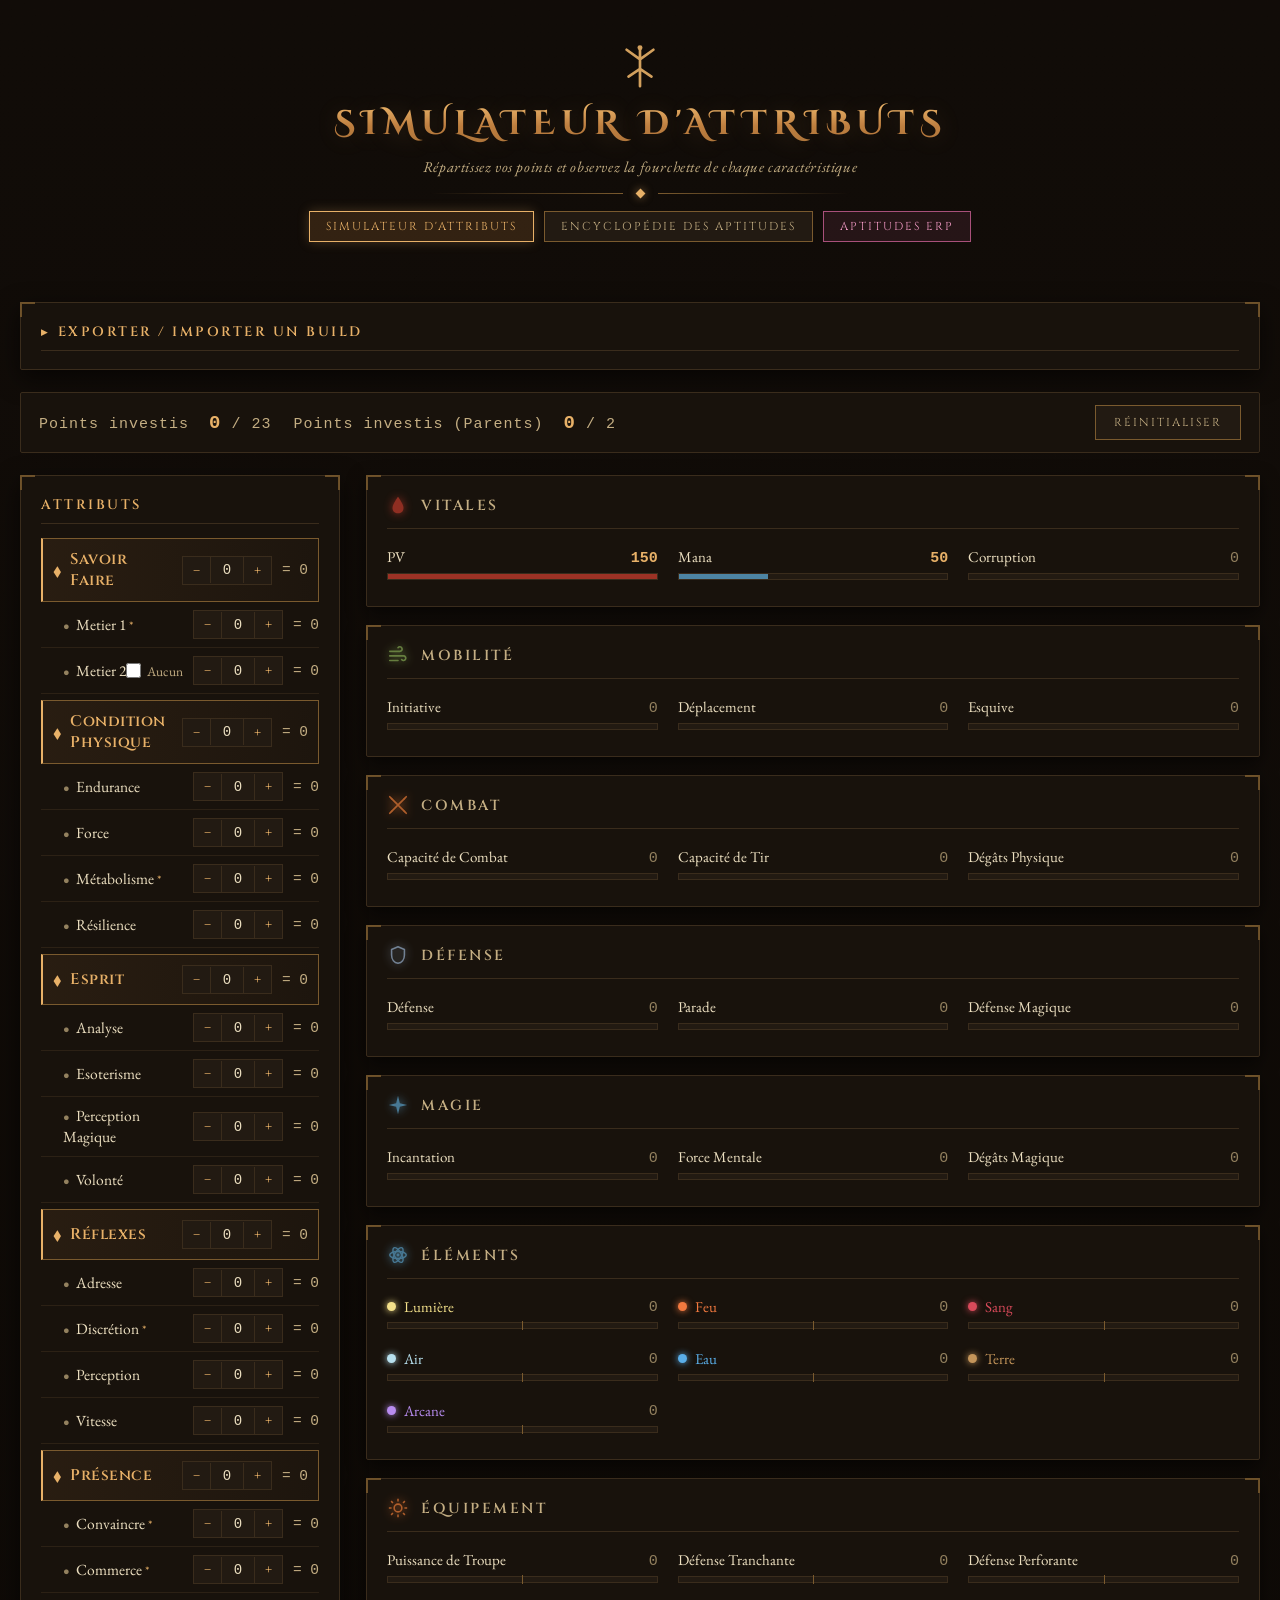
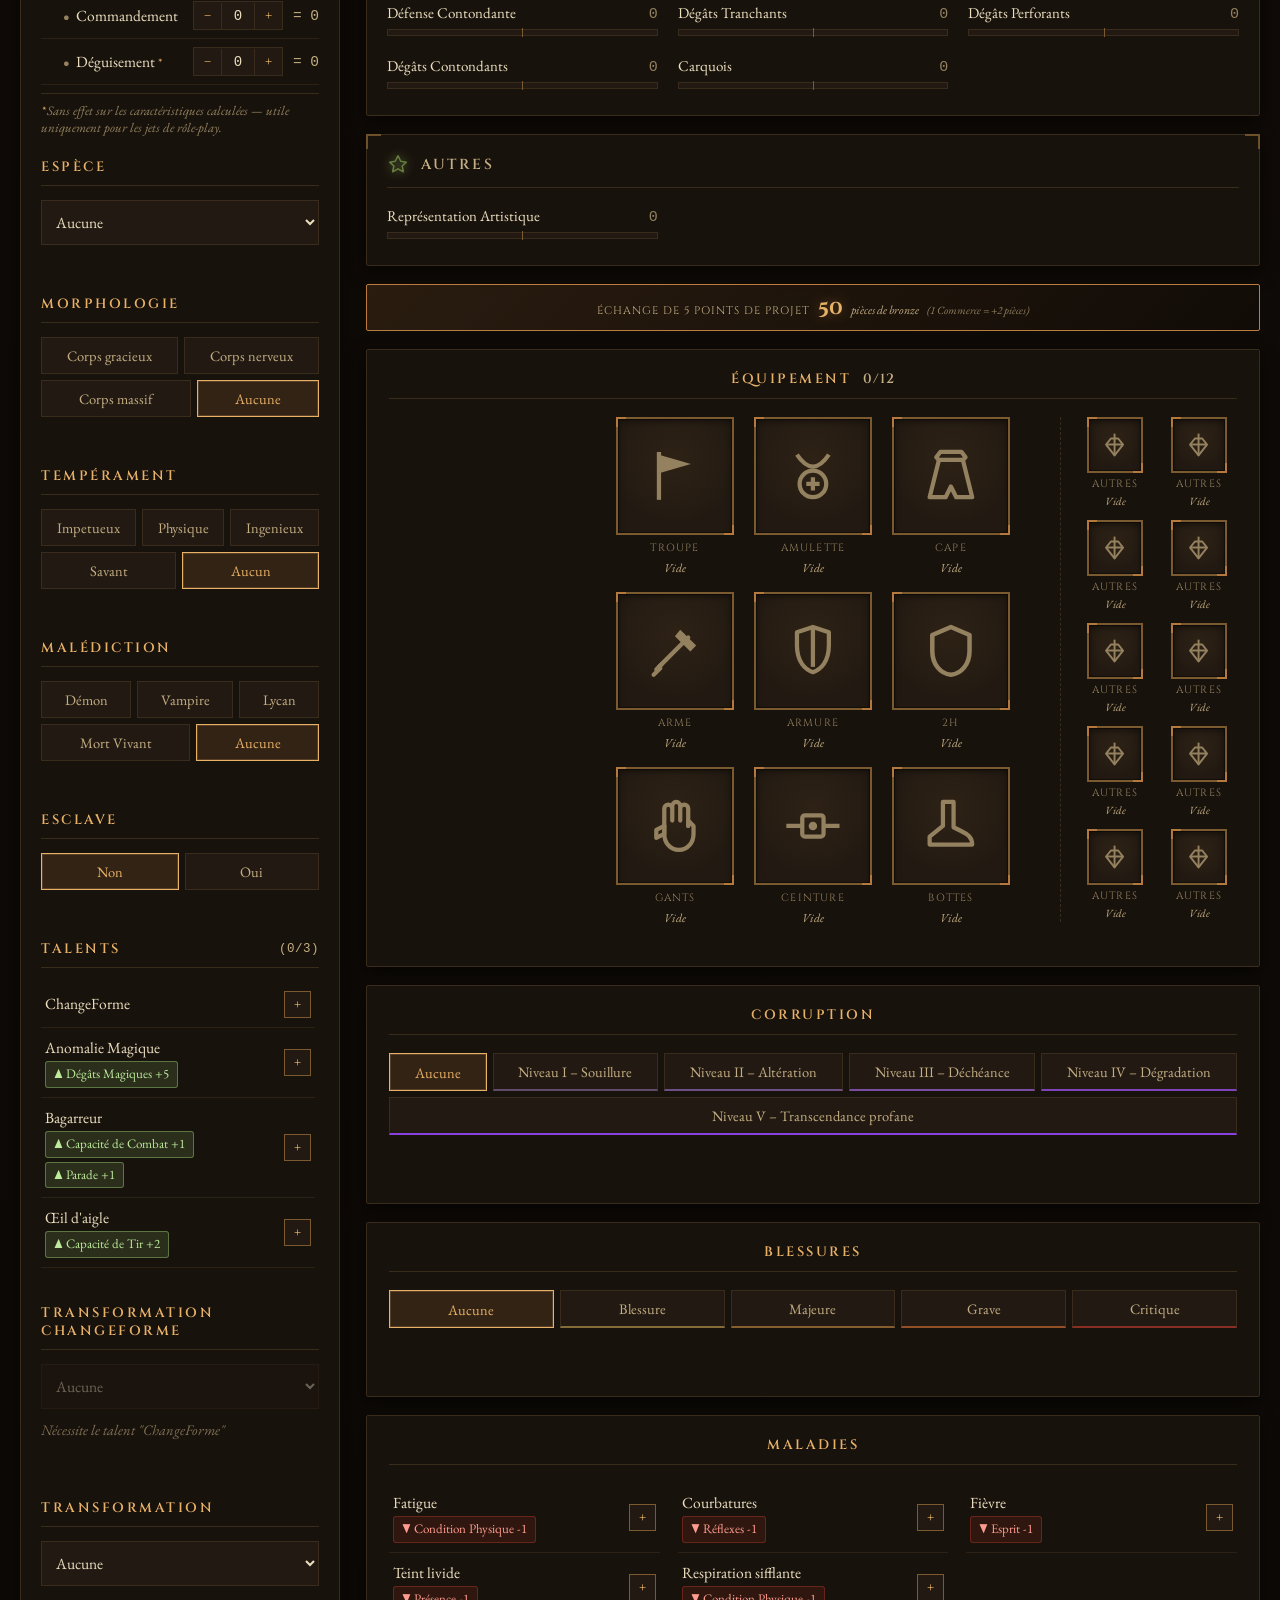
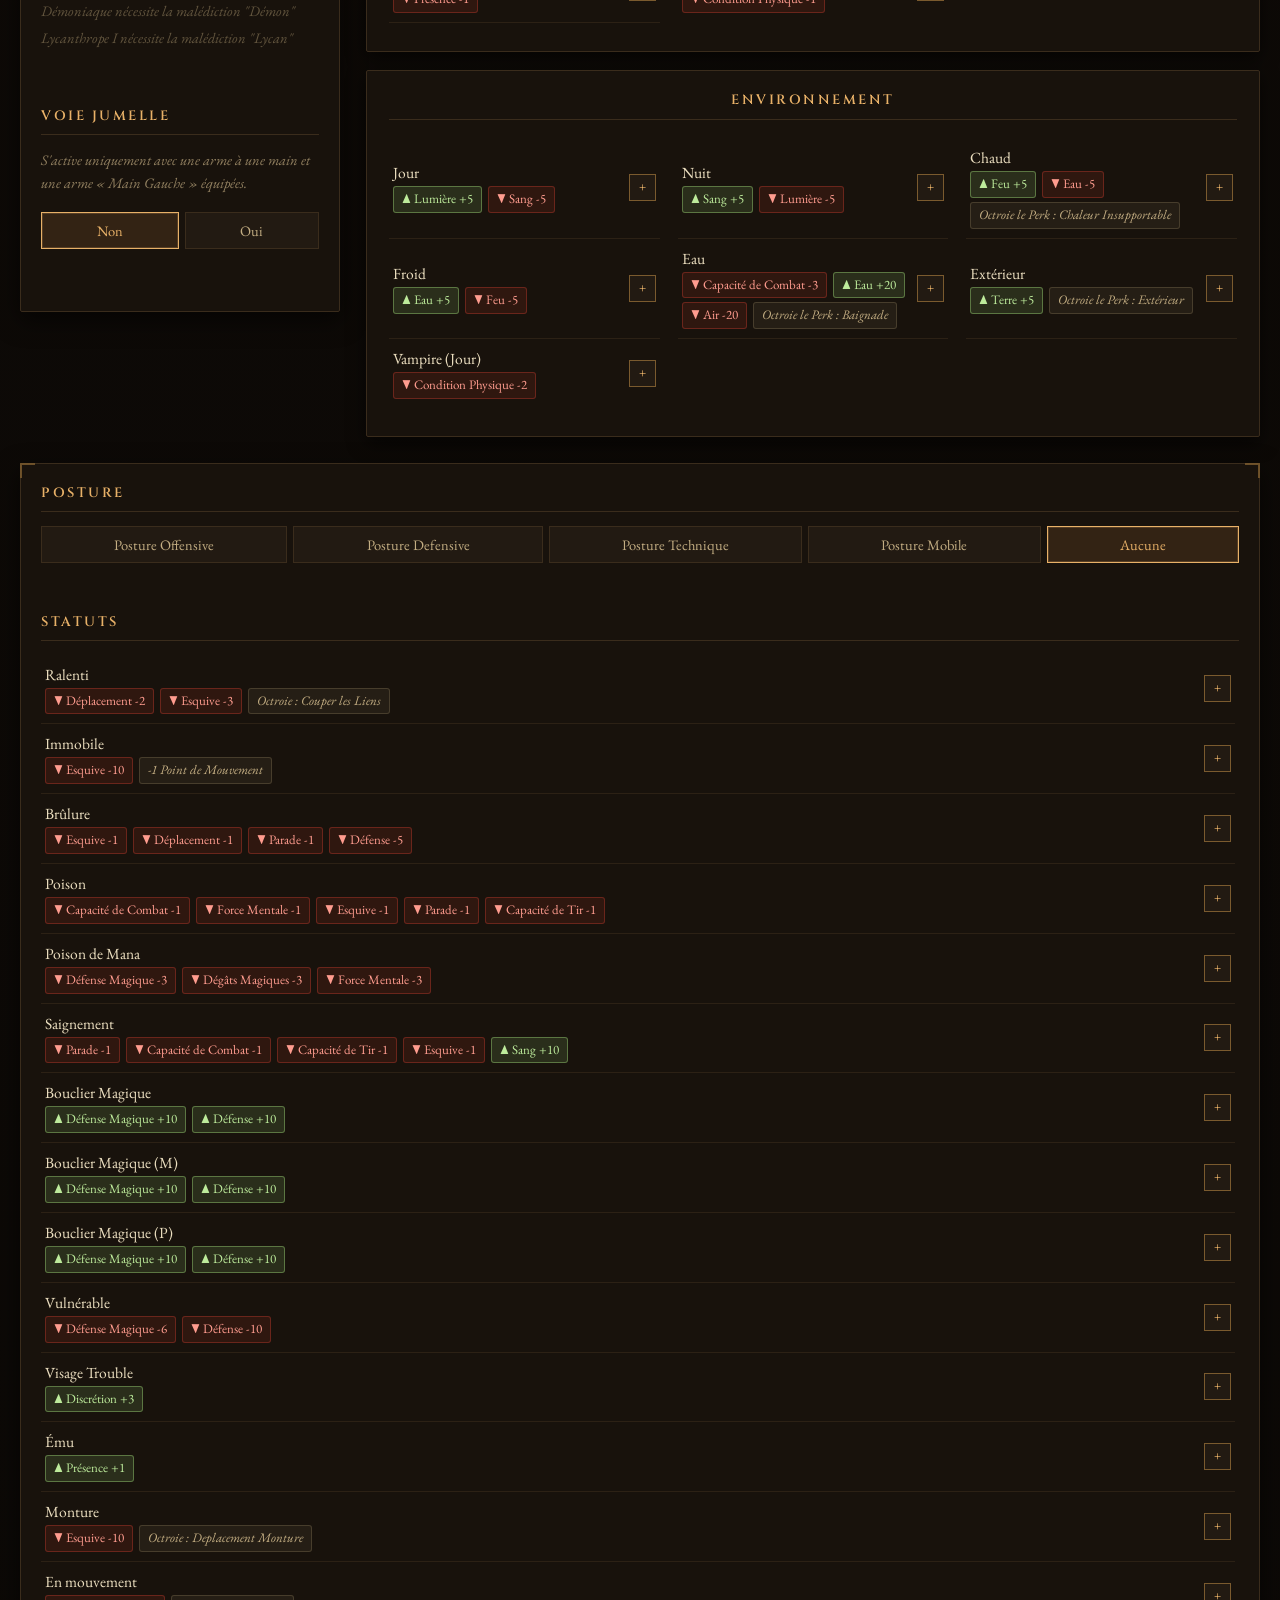
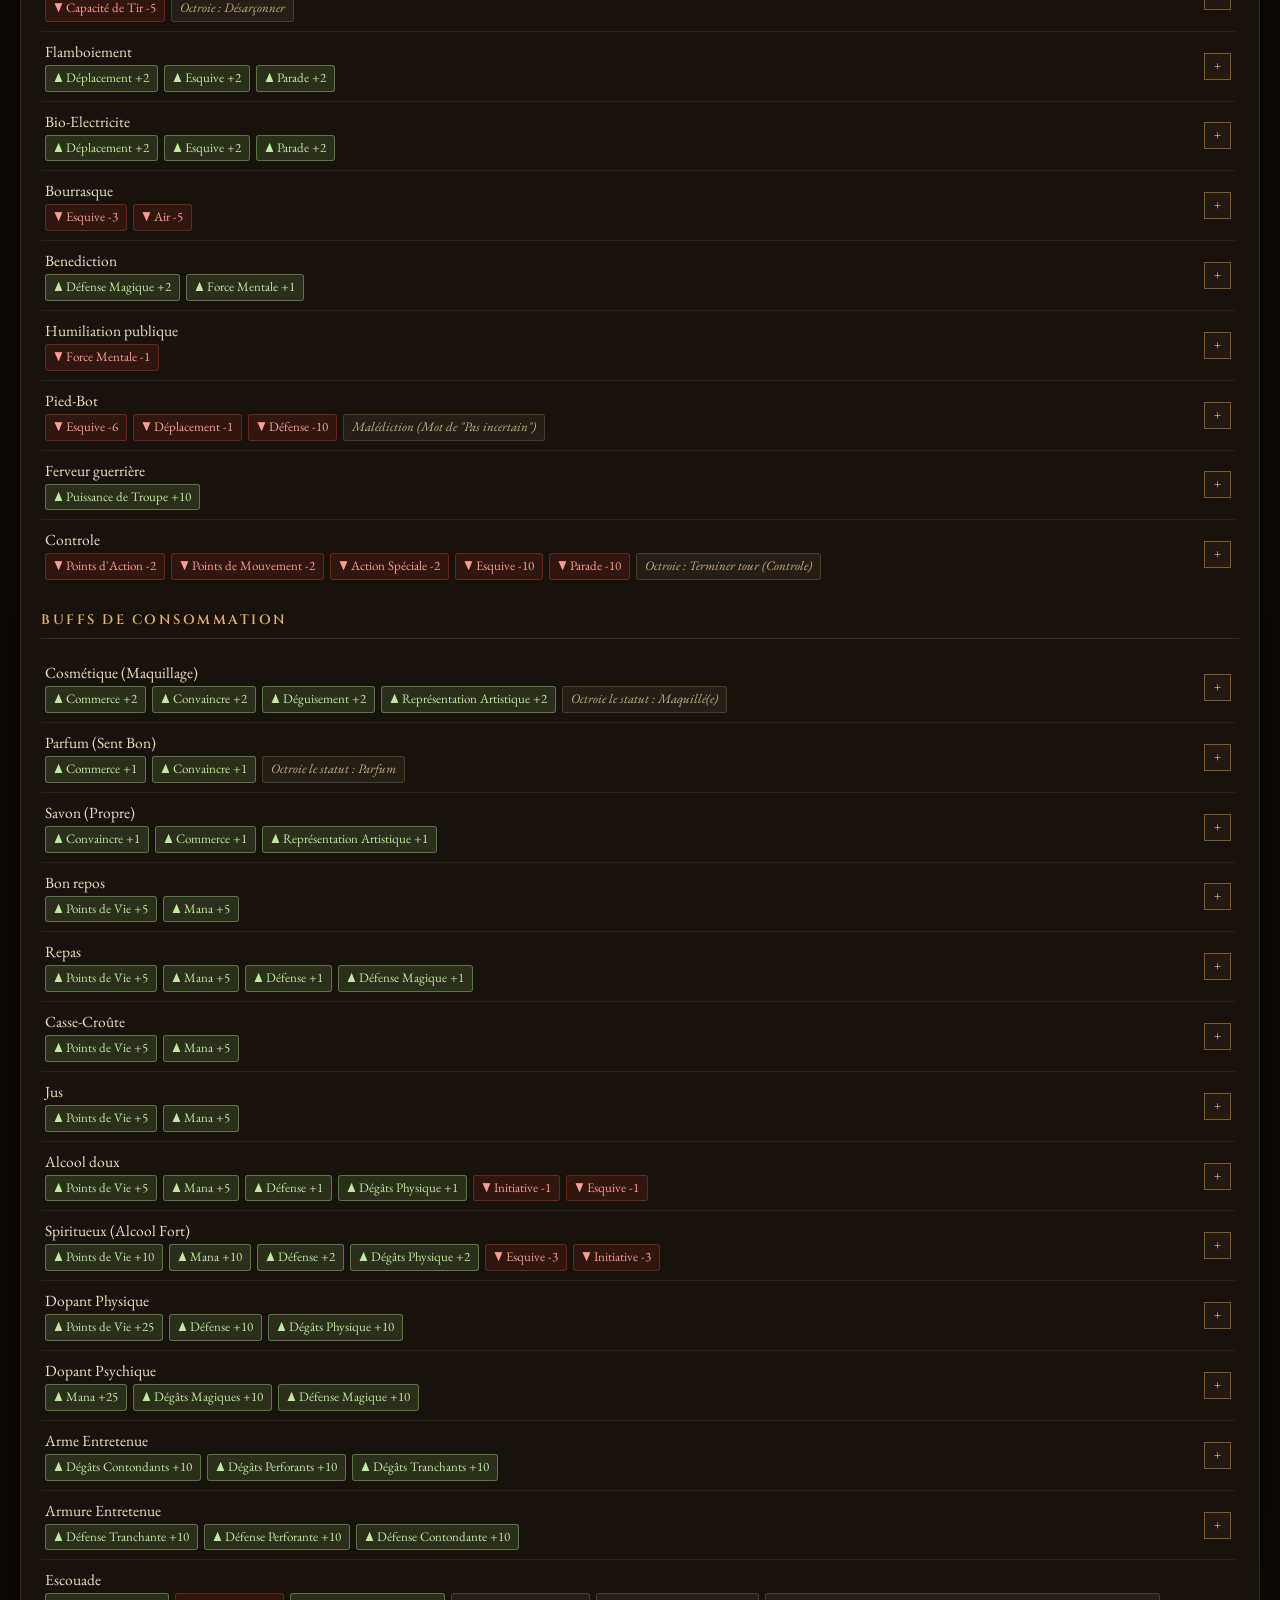
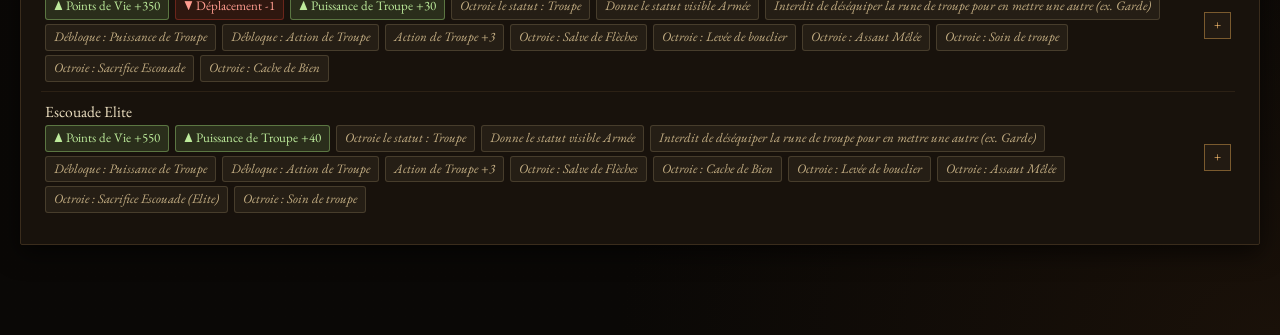
==== commit 70f0f760: "Add files via upload" ====
--- a/RRUE5-V2/index.html
+++ b/RRUE5-V2/index.html
@@ -3713,7 +3713,8 @@
   applyVoieJumelle(data.isVoieJumelle ? 'Oui' : 'Non');
   applyNoSecondJob(!!data.noSecondJob);
 
-  (data.selectedTalents || []).forEach(name => { if (TALENTS.find(t => t.name === name)) selectedTalents.add(name); });
+  const RENAMED_TALENTS = { 'Instinct de tueur': 'Combattant Arcanique' }; // anciennes sauvegardes
+  (data.selectedTalents || []).forEach(raw => { const name = RENAMED_TALENTS[raw] || raw; if (TALENTS.find(t => t.name === name)) selectedTalents.add(name); });
   // anciennes sauvegardes : l'Élémentaire était une bascule à part, c'est maintenant un talent
   if (data.currentElementaire && TALENTS.find(t => t.name === data.currentElementaire) && talentCostUsed() + 1 <= MAX_TALENT_POINTS) selectedTalents.add(data.currentElementaire);
   renderTalentStates();
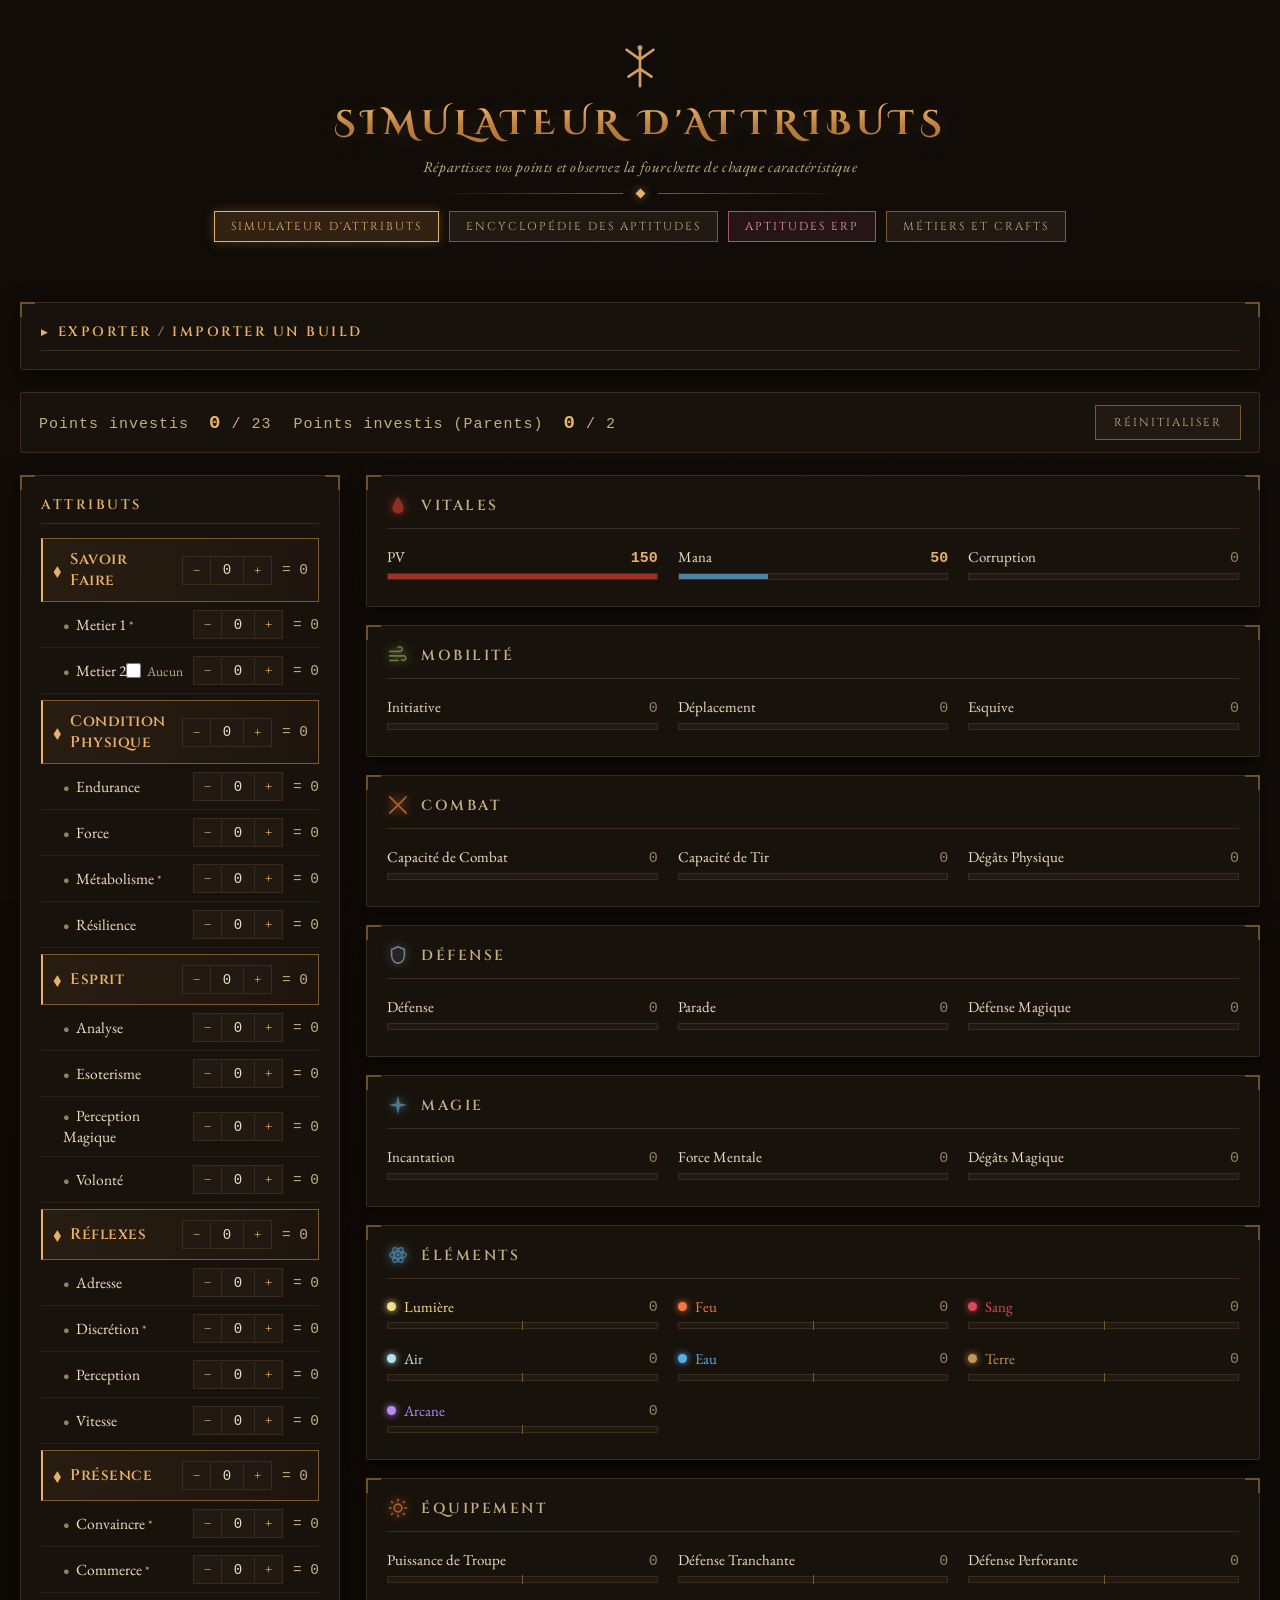
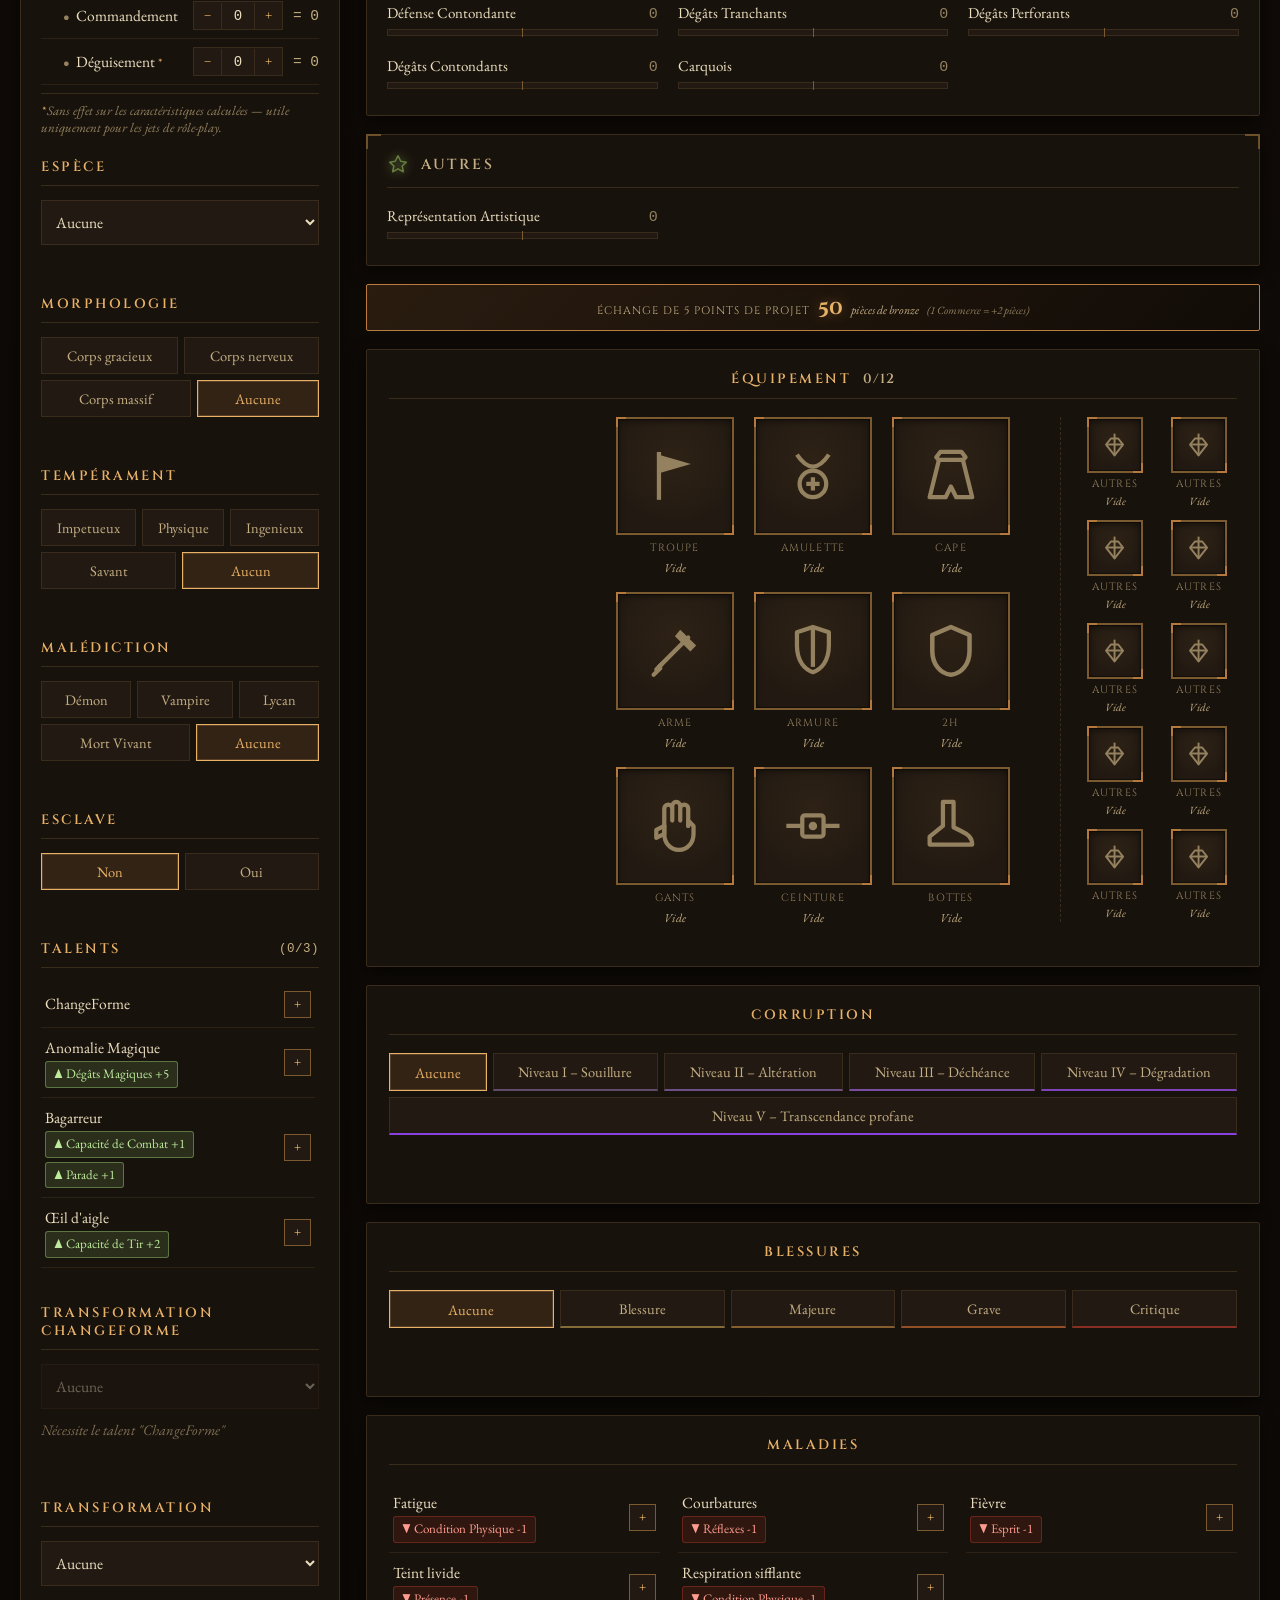
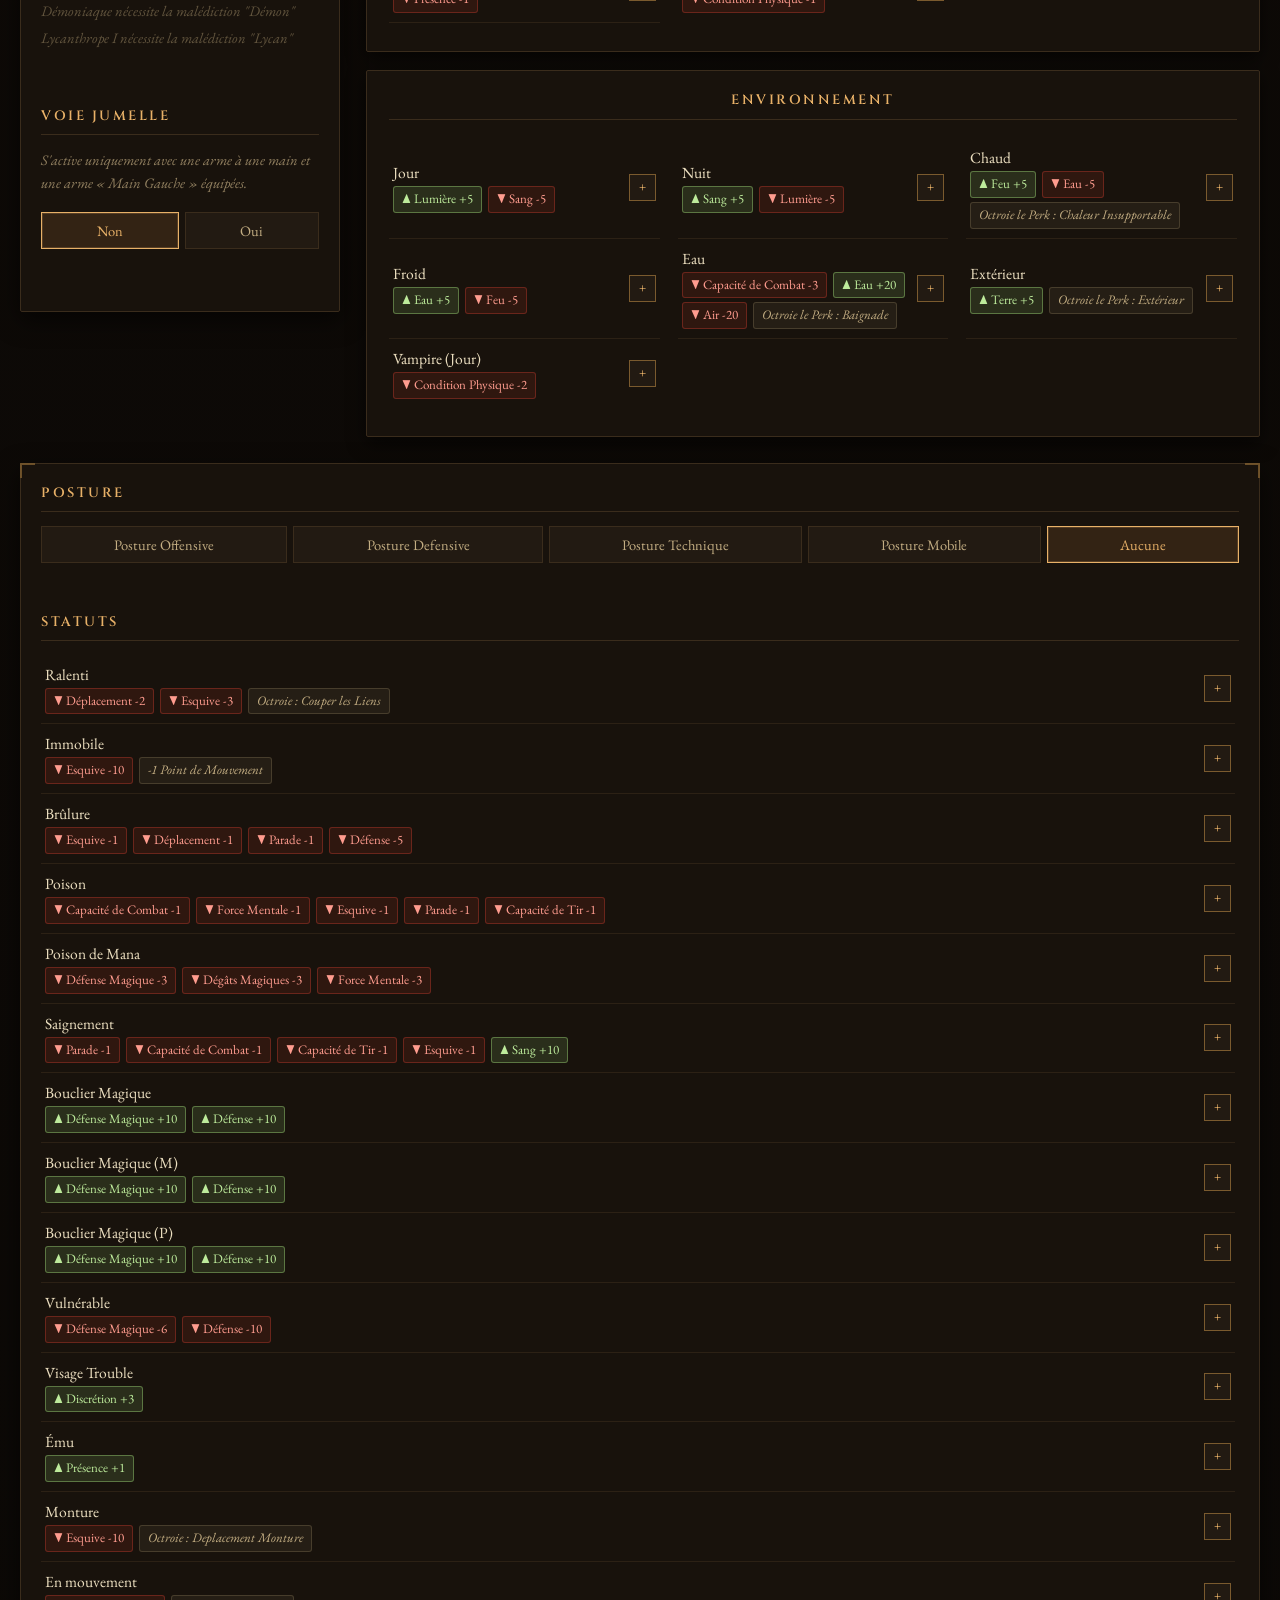
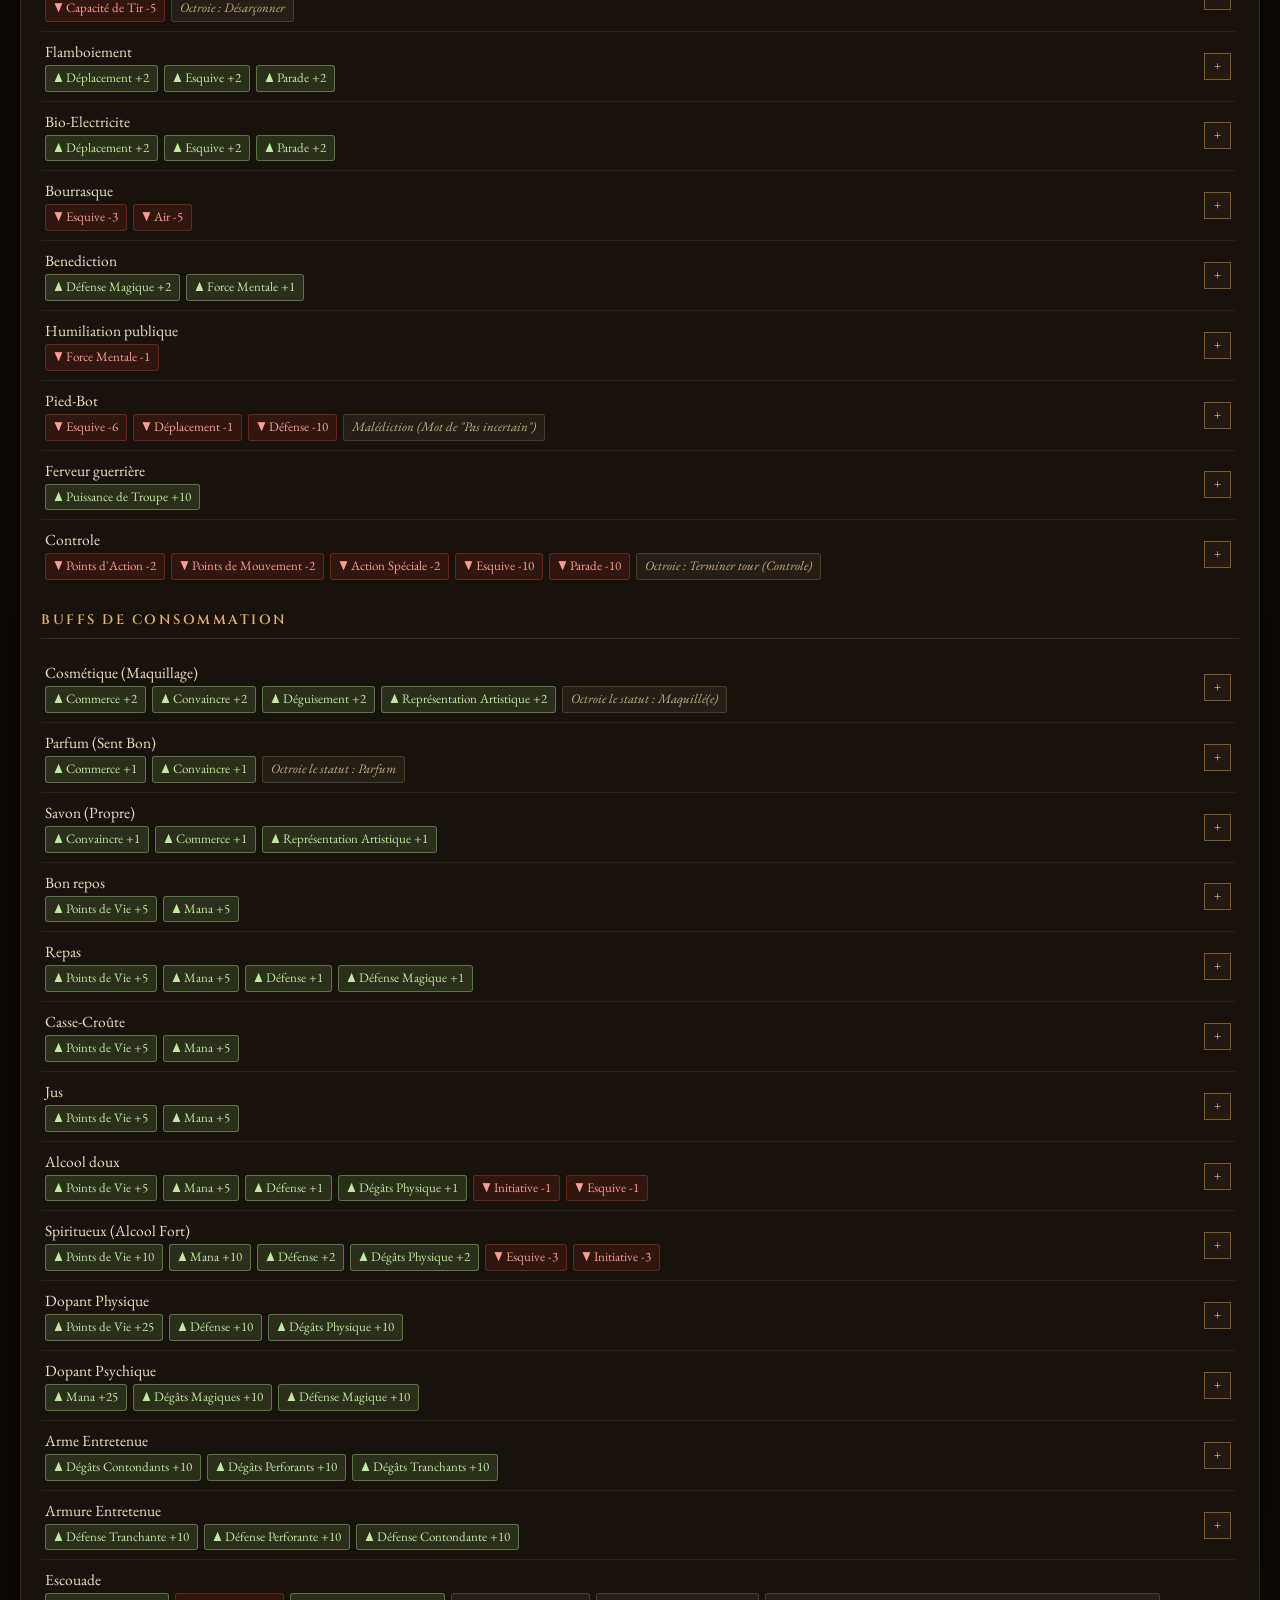
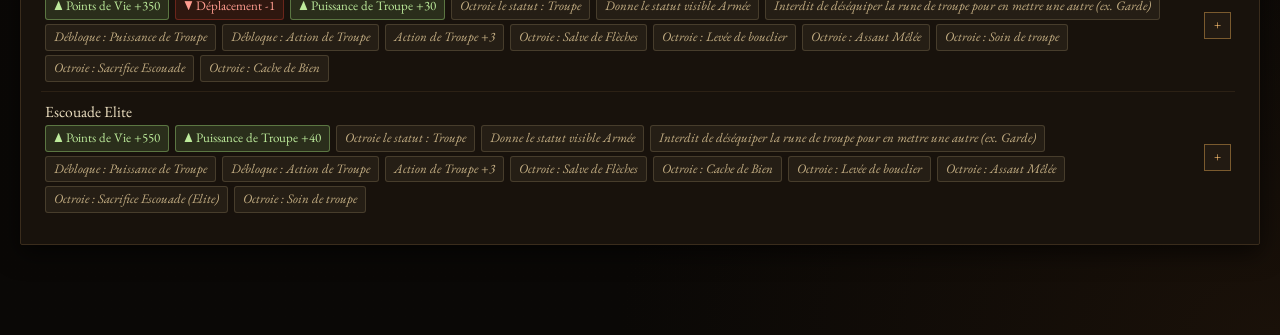
==== commit 27c4c4a4: "Add files via upload" ====
--- a/RRUE5-V2/index.html
+++ b/RRUE5-V2/index.html
@@ -1174,6 +1174,7 @@
       <a class="page-link" href="index.html" aria-current="page">Simulateur d'Attributs</a>
       <a class="page-link" href="abilities.html">Encyclopédie des Aptitudes</a>
       <a class="page-link erp-link" href="abilities-erp.html">Aptitudes ERP</a>
+      <a class="page-link" href="metiers.html">Métiers et Crafts</a>
     </nav>
   </header>
 
@@ -2819,6 +2820,7 @@
 // Anciens noms d'objets encore présents dans des fiches sauvegardées
 const RENAMED_ITEMS = {
   'Golem Elite': "Golem d'élite",
+  'Garde Elite': 'Garde de qualité',
 };
 
 function applyEquipment(slot, itemName){
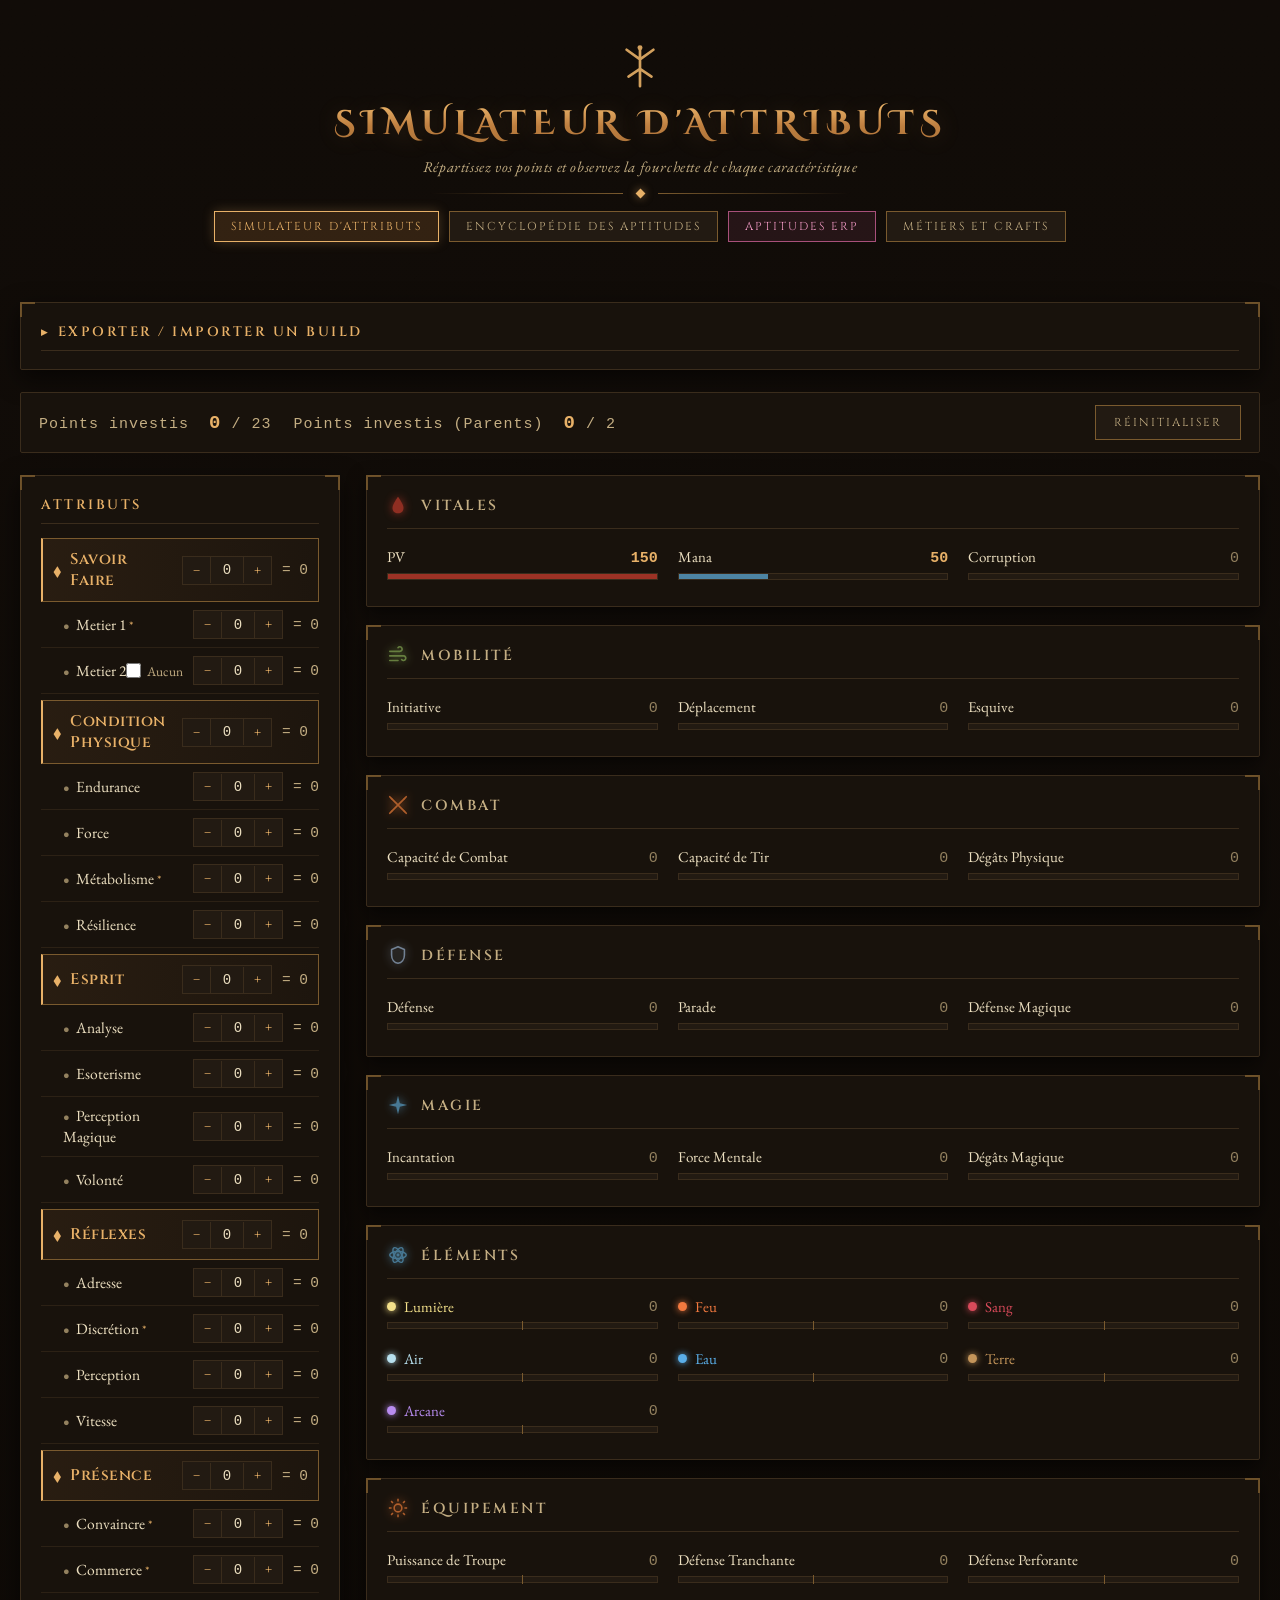
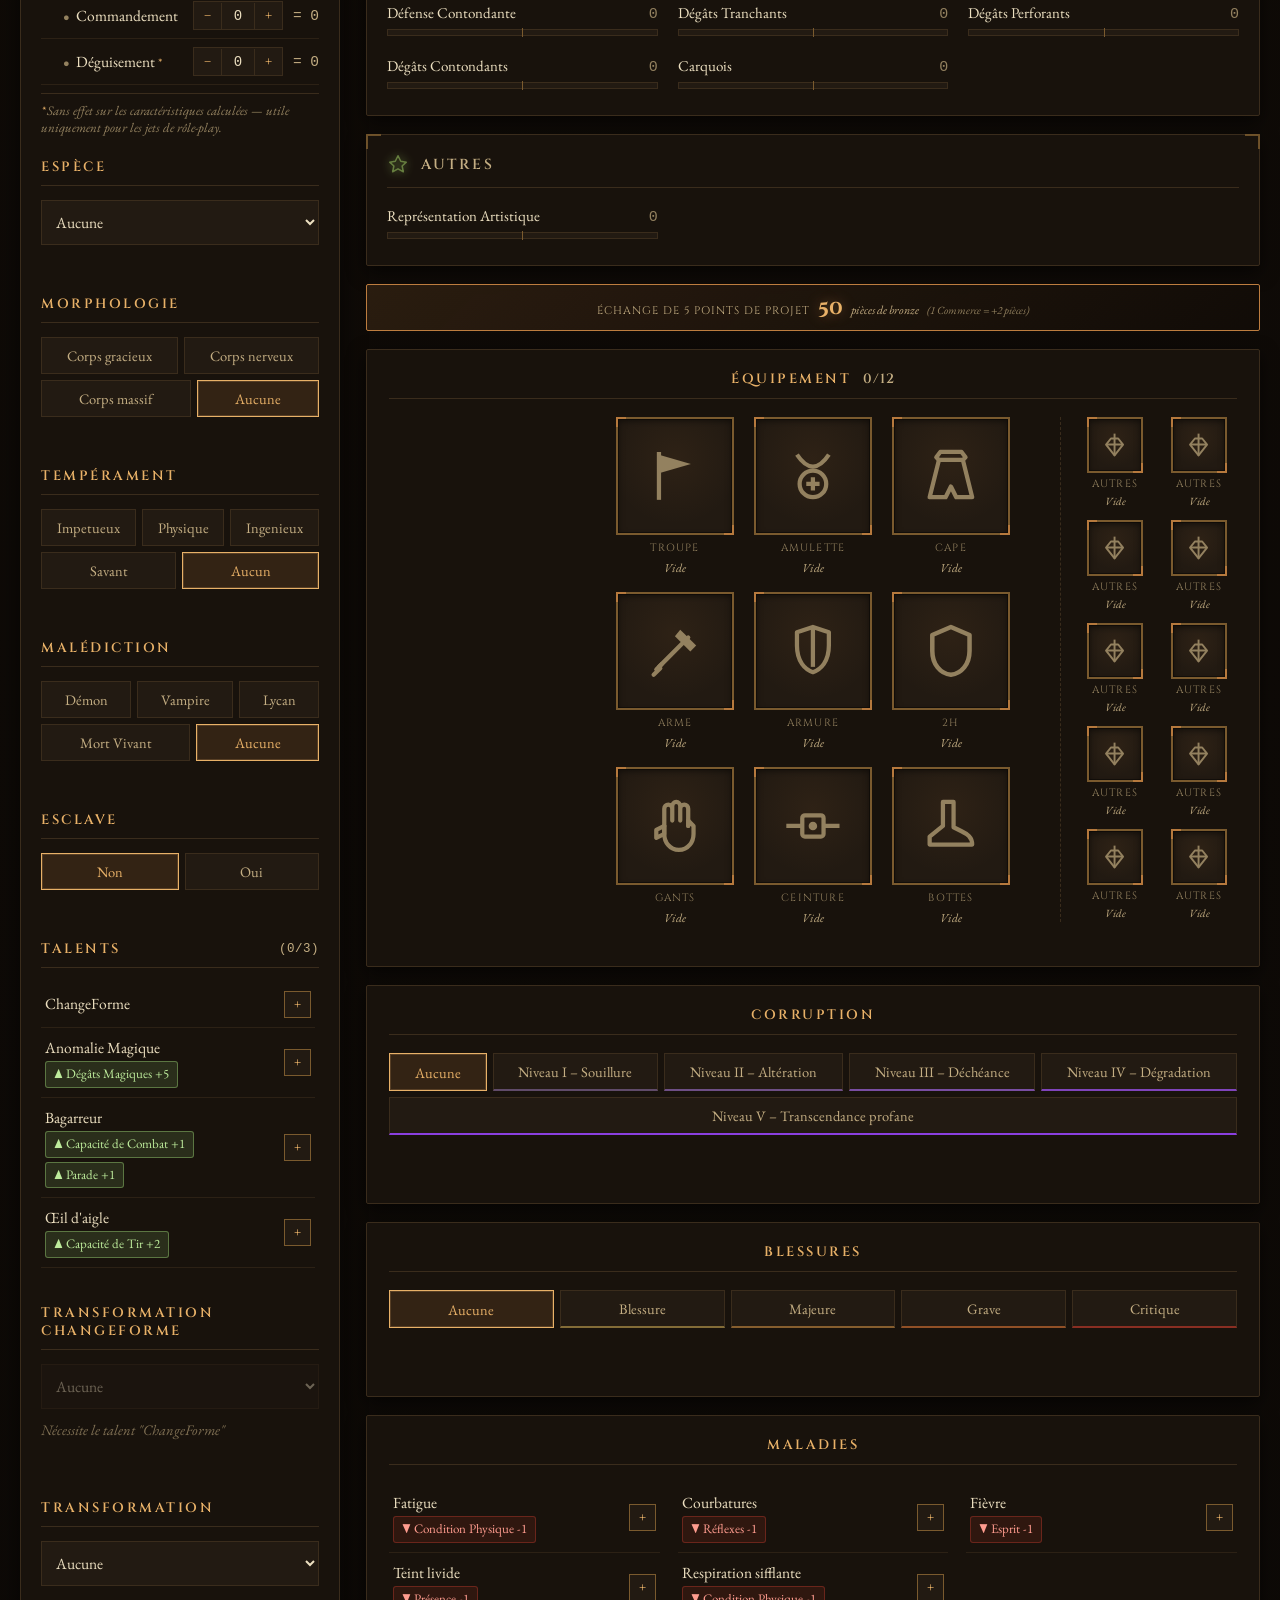
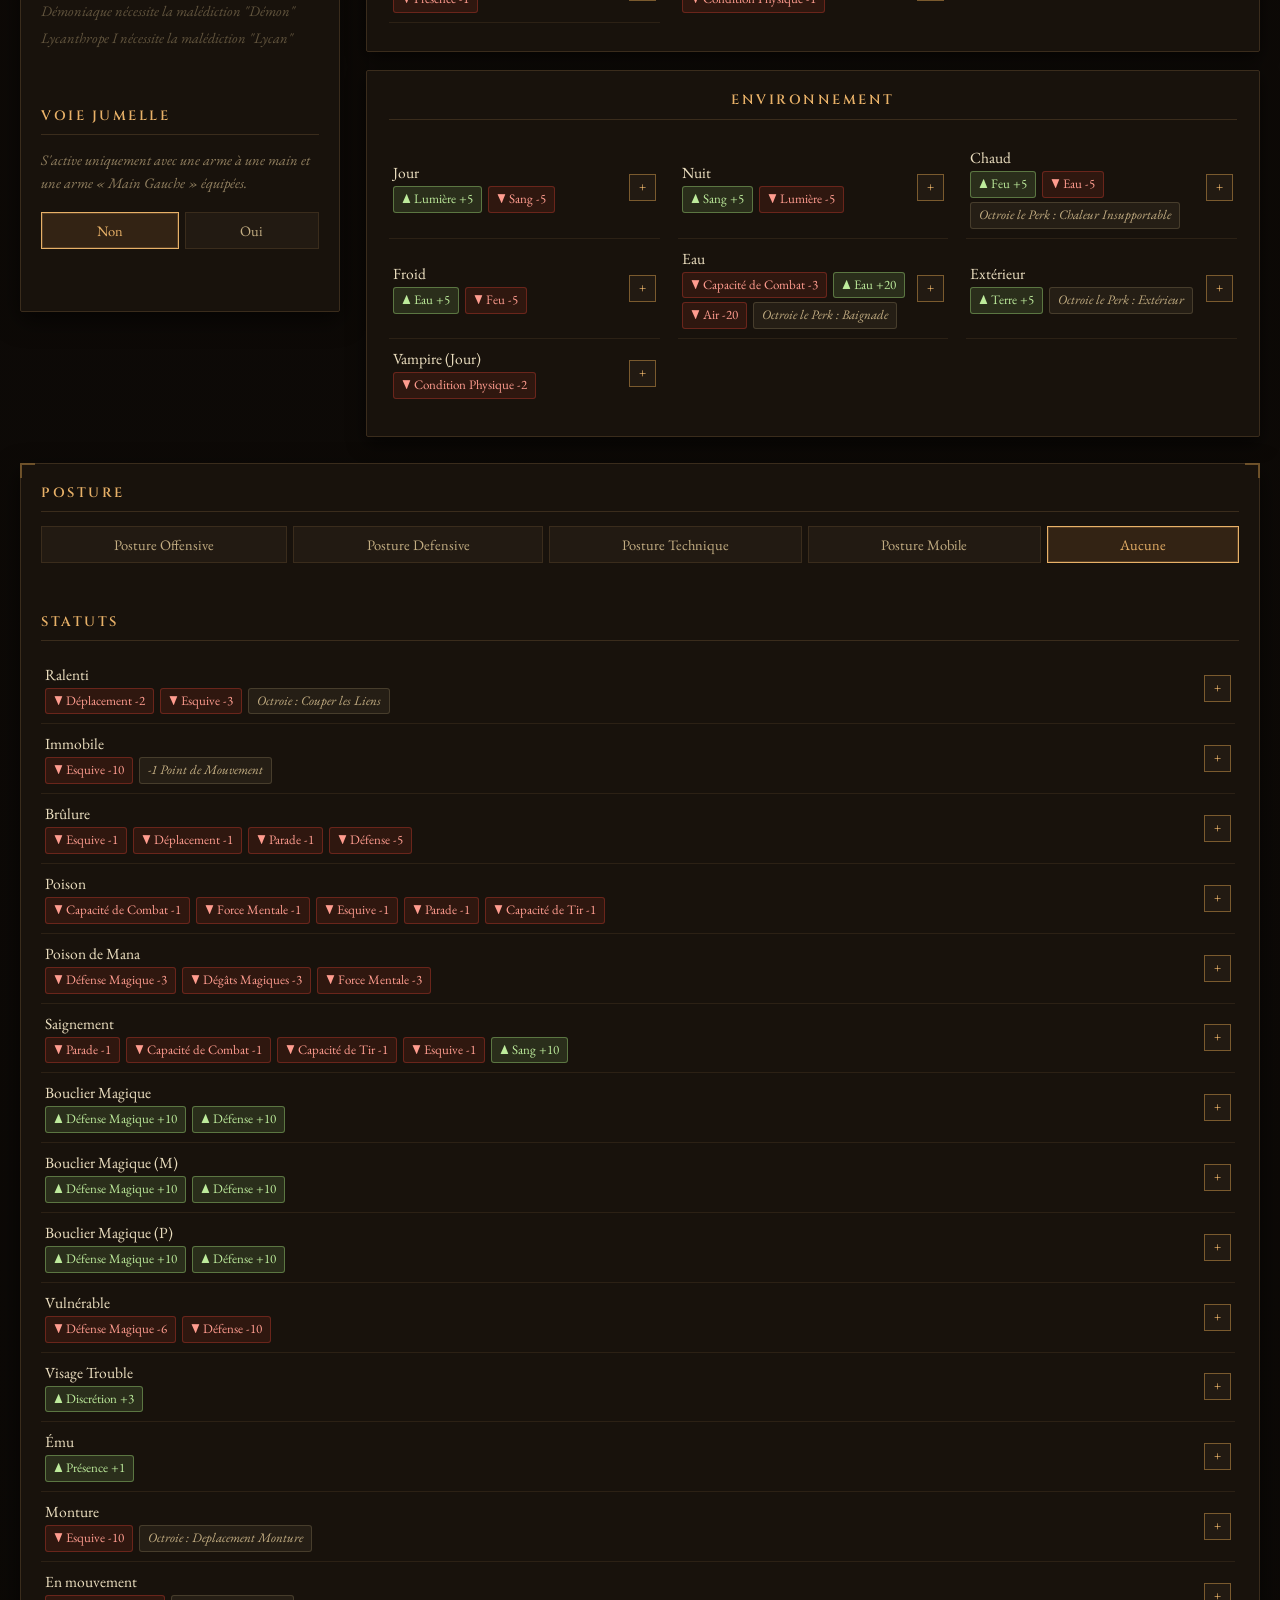
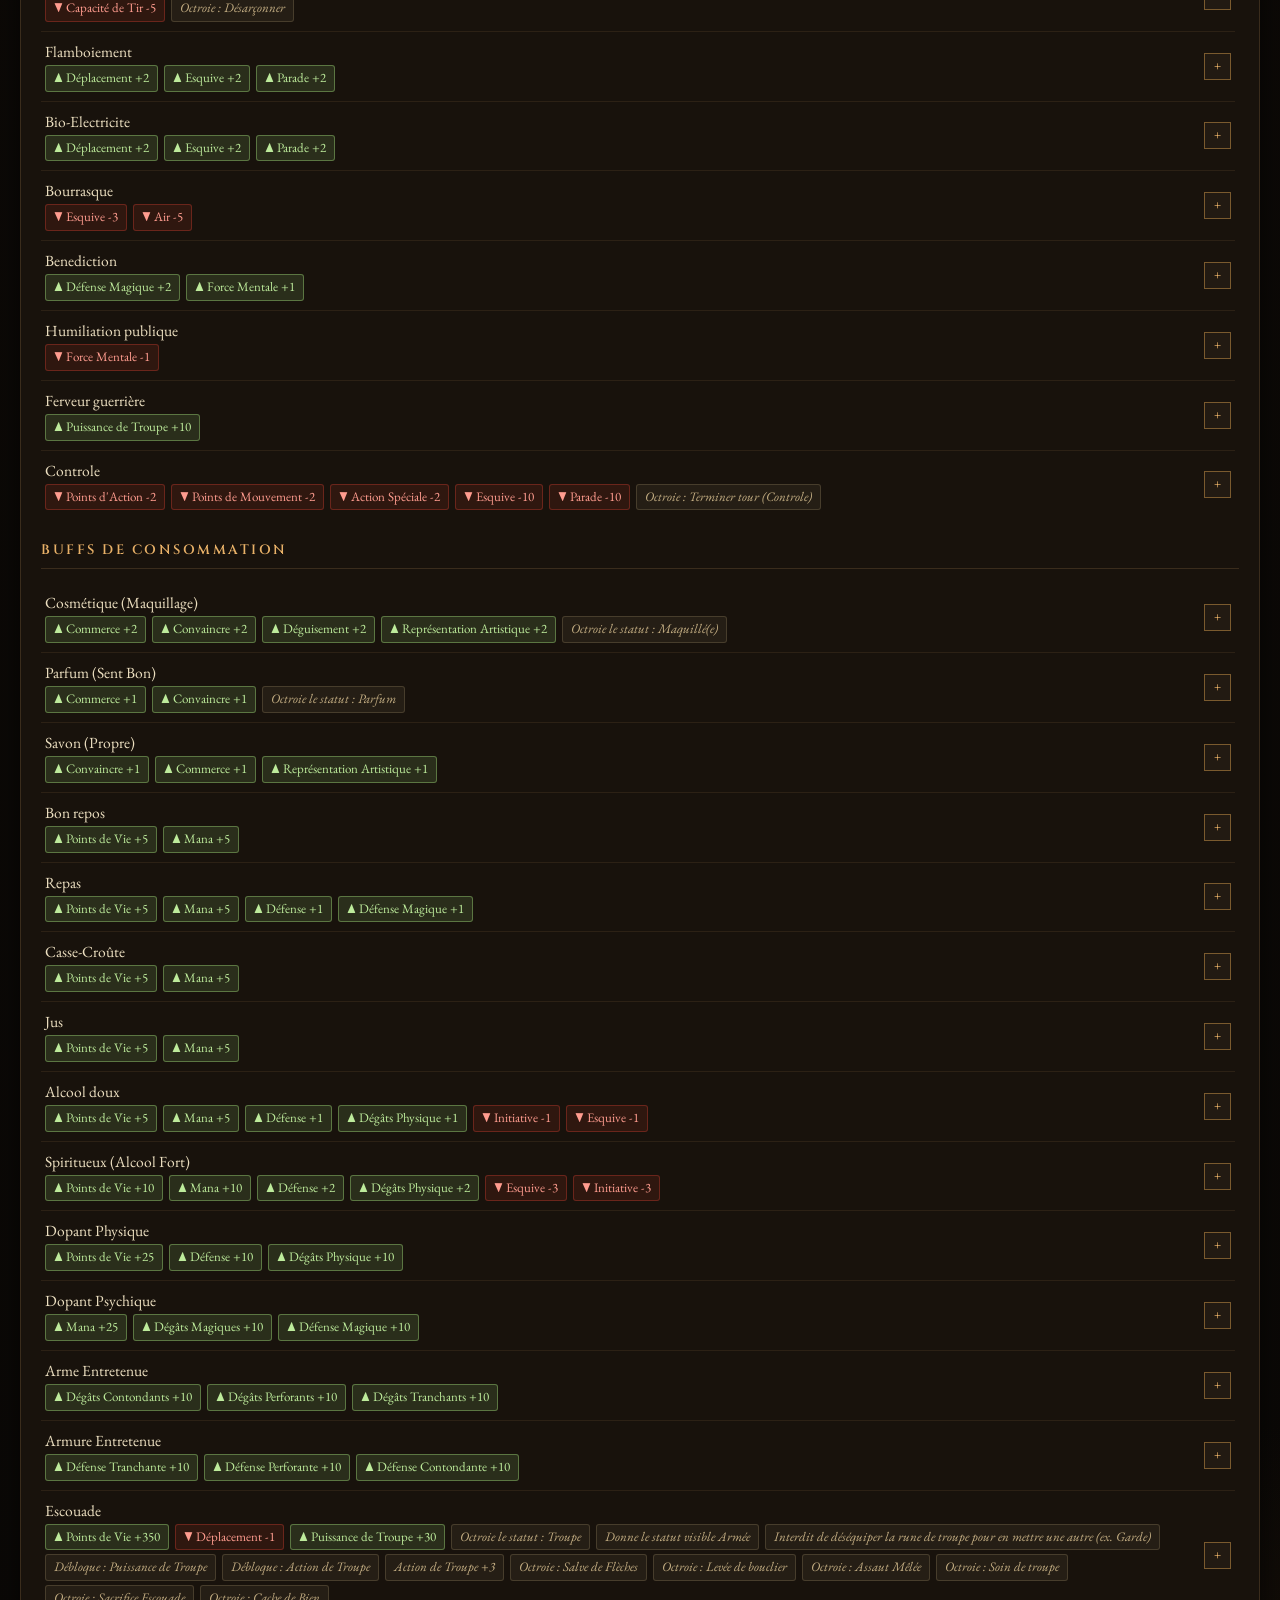
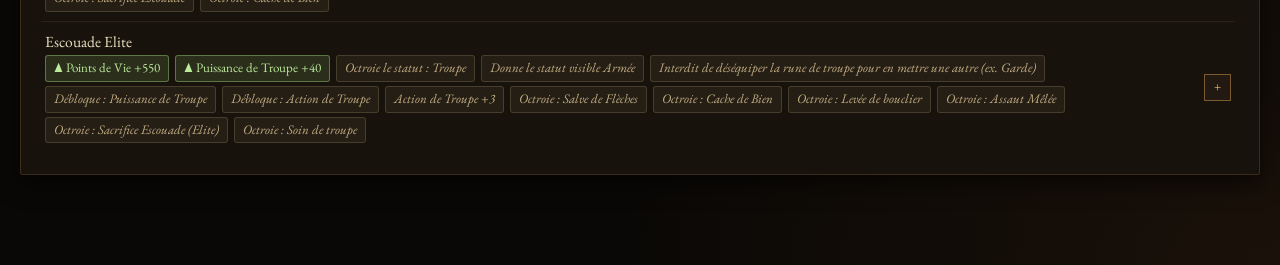
==== commit b5a2def7: "Add files via upload" ====
--- a/RRUE5-V2/index.html
+++ b/RRUE5-V2/index.html
@@ -1377,6 +1377,7 @@
 </div>
 
 <script src="data.js"></script>
+<script src="secret.js"></script><!-- optionnel, non partagé : contenu anti-spoil -->
 <script>
 // ---- Table inverse : pour chaque caractéristique, quels attributs y contribuent et de combien ----
 // Triée du plus haut au plus bas impact (par la valeur maximale par point)
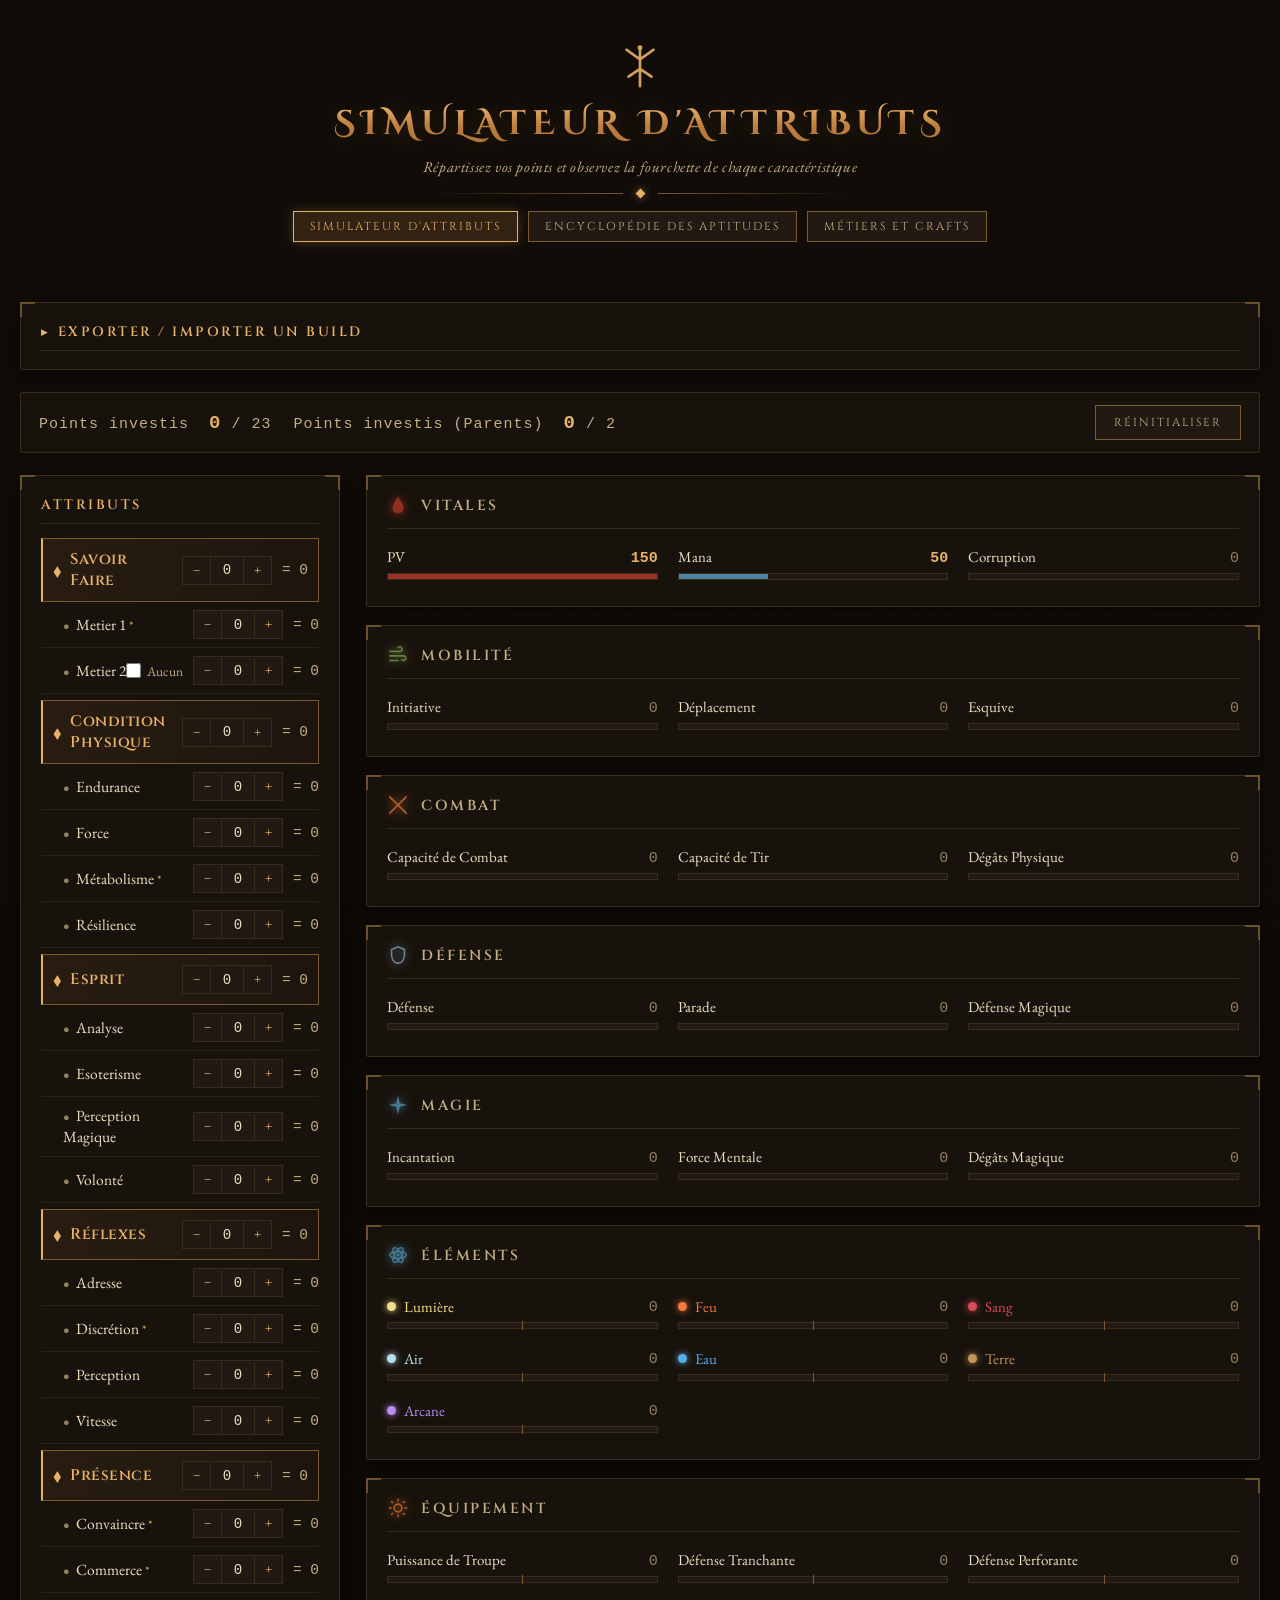
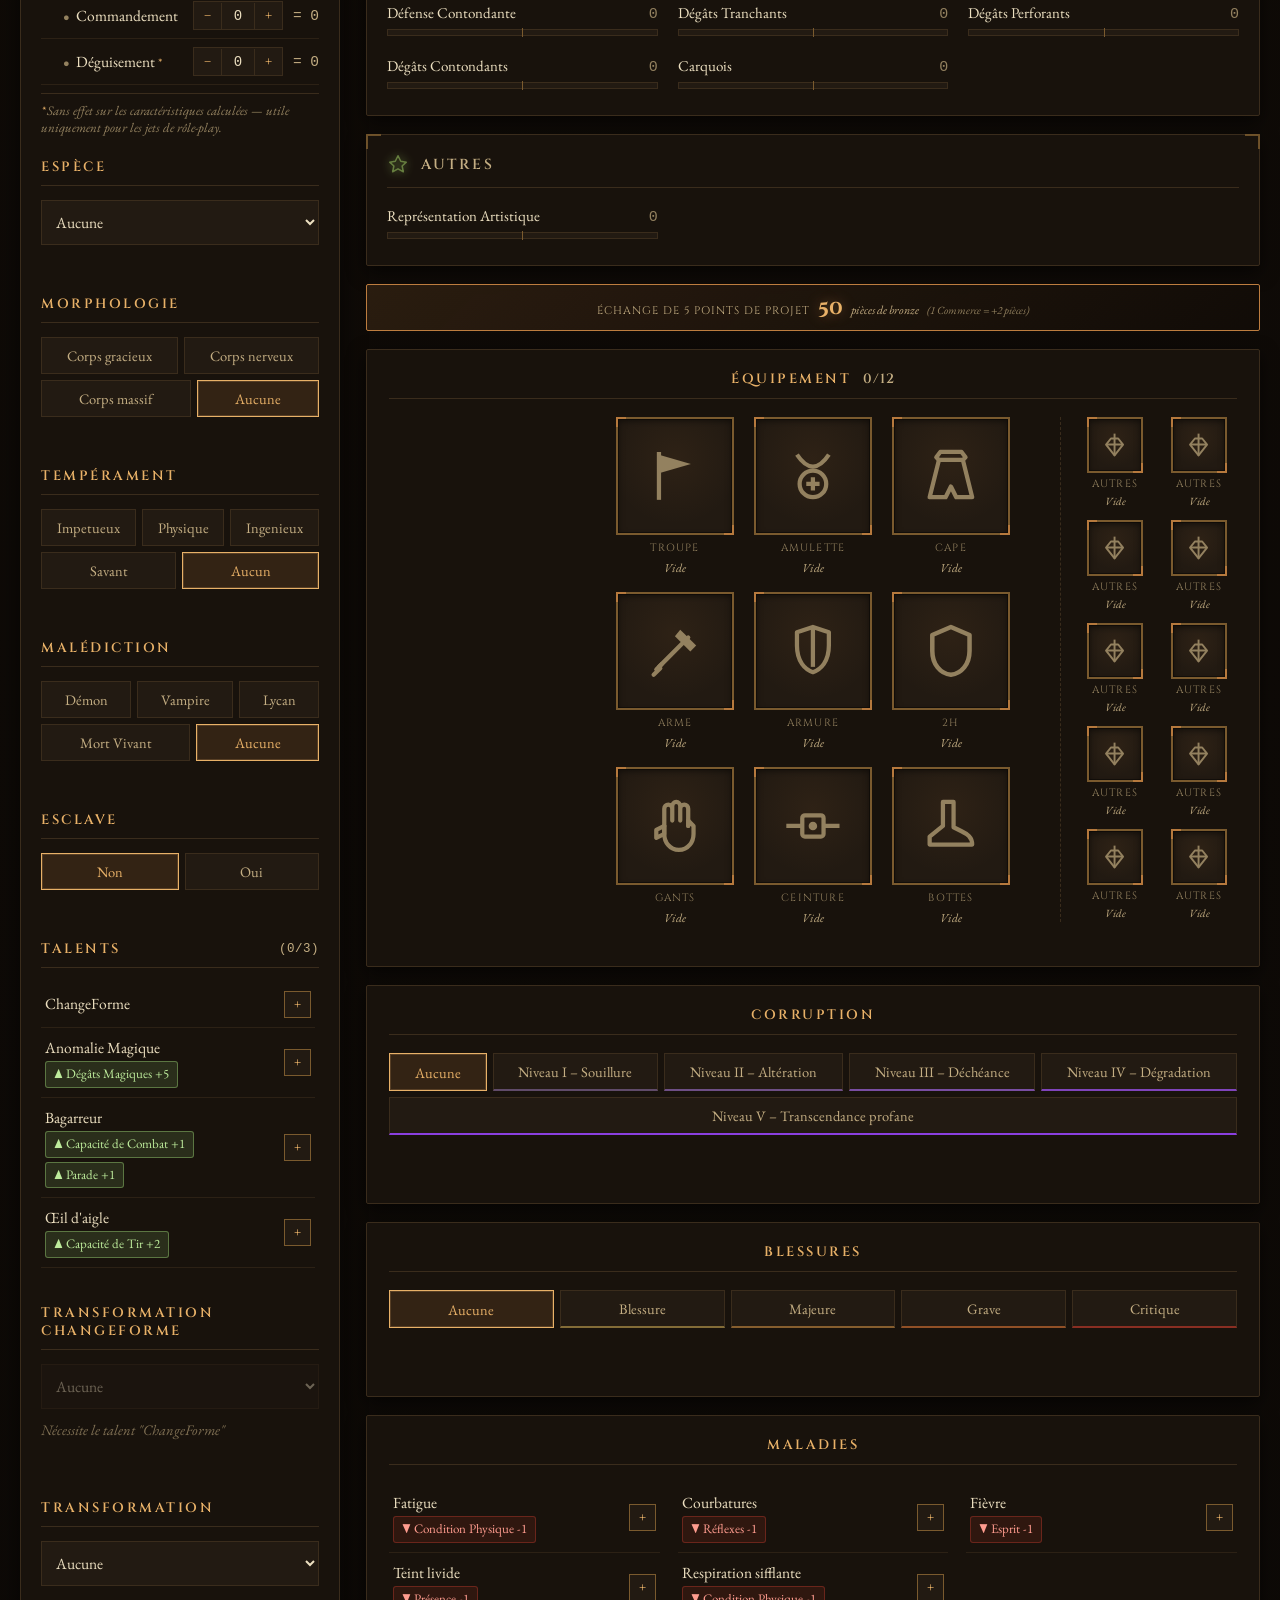
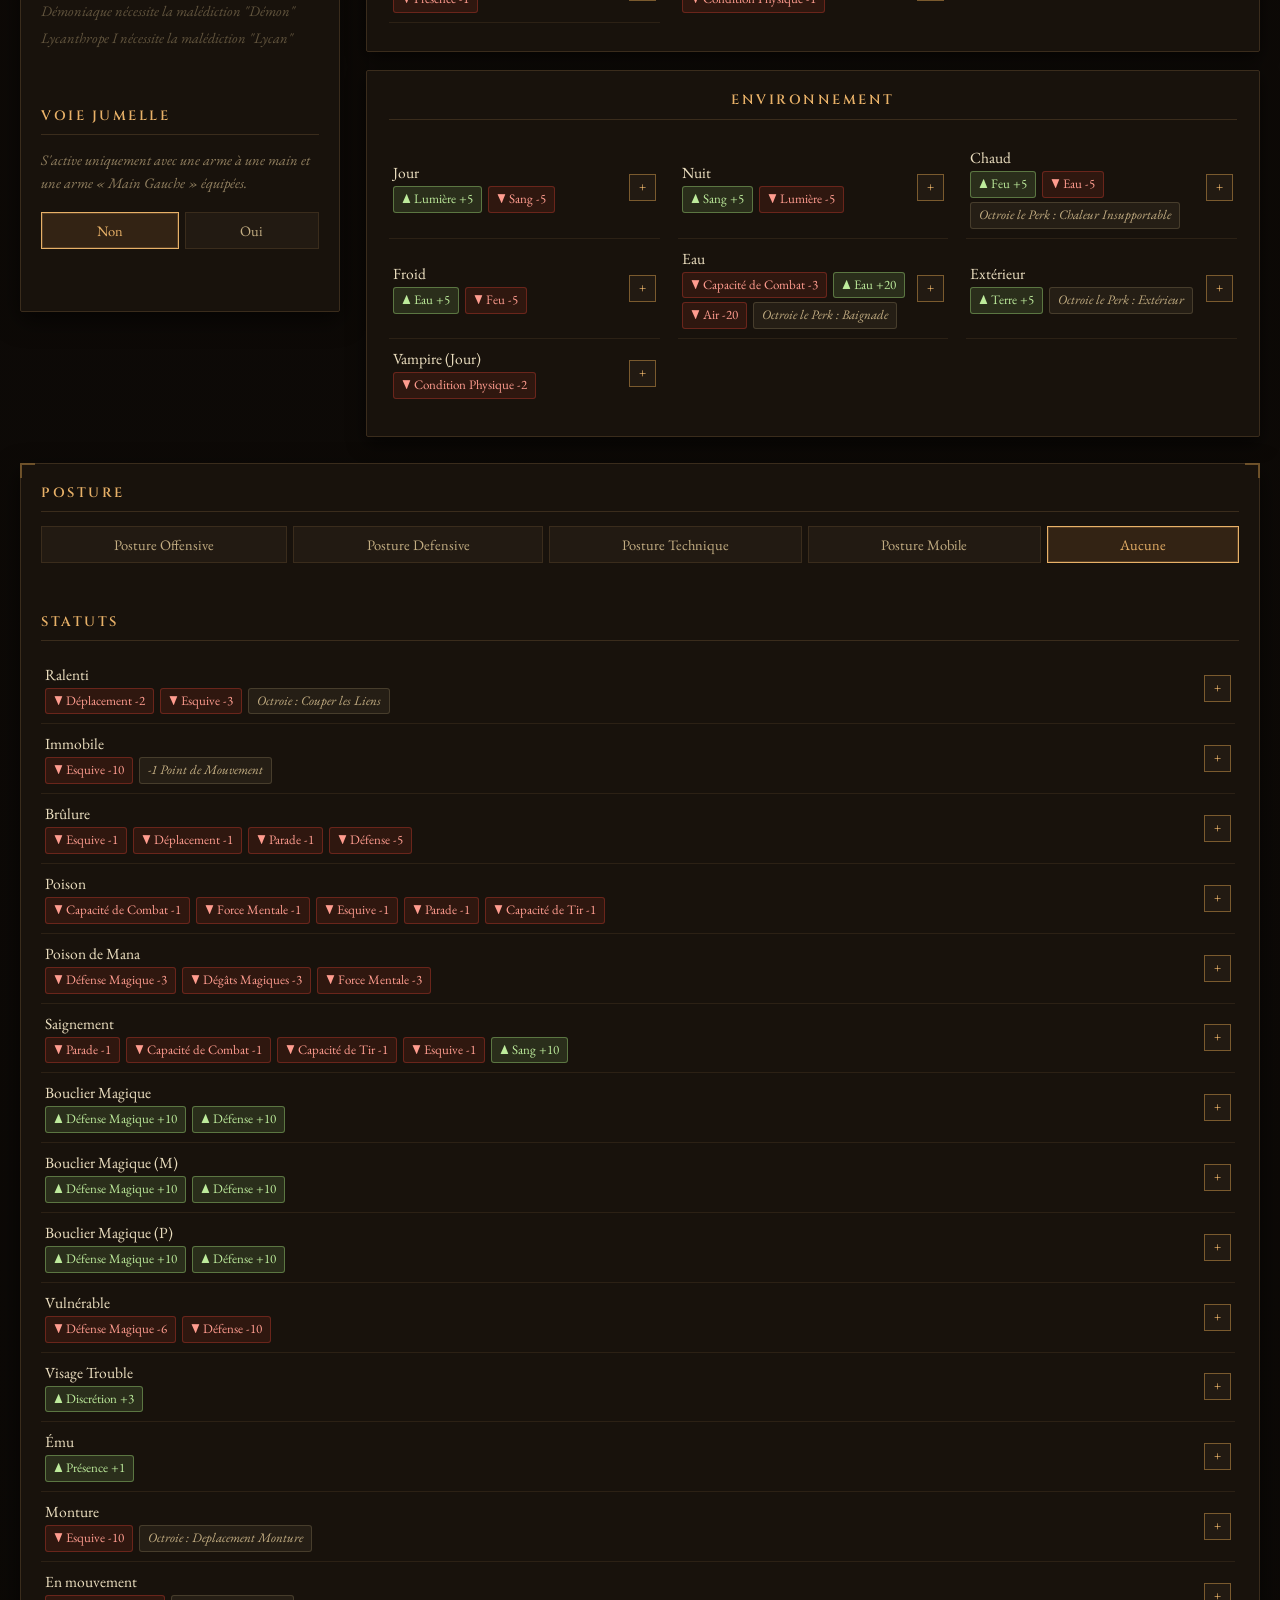
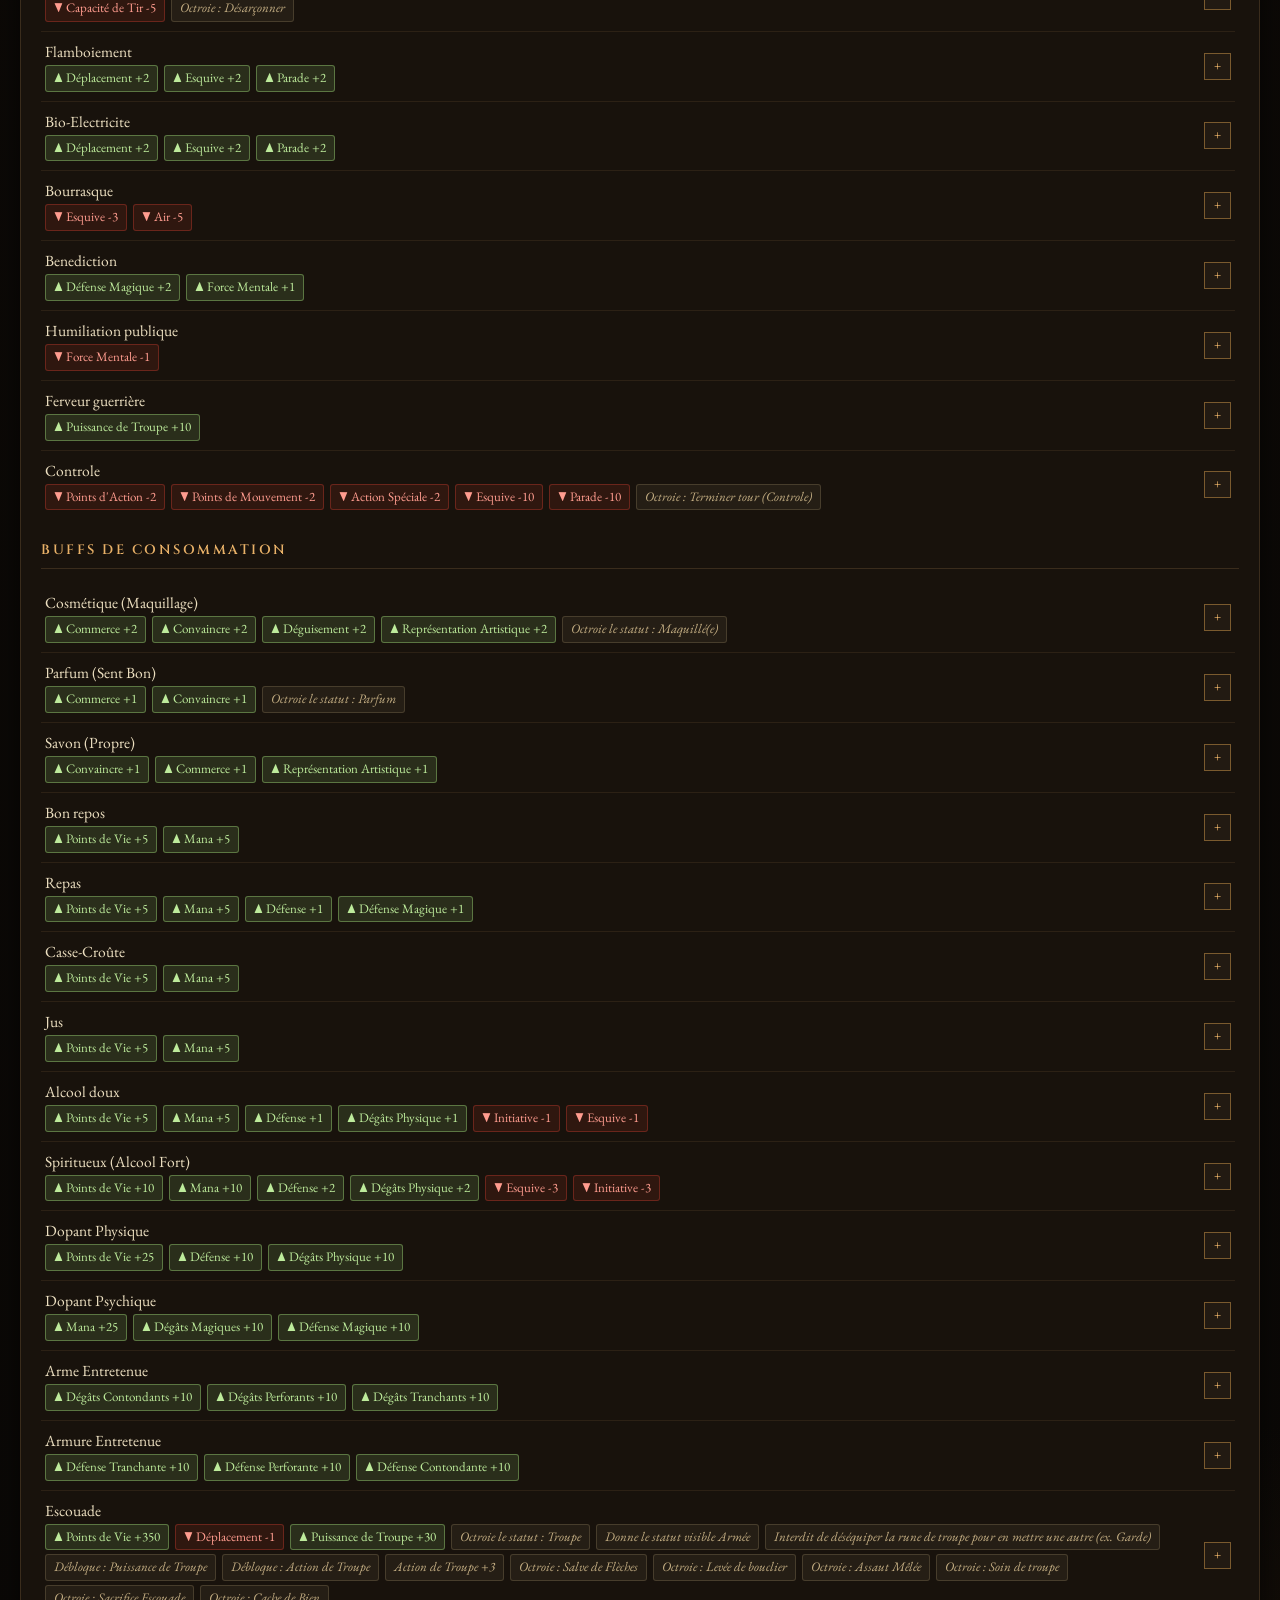
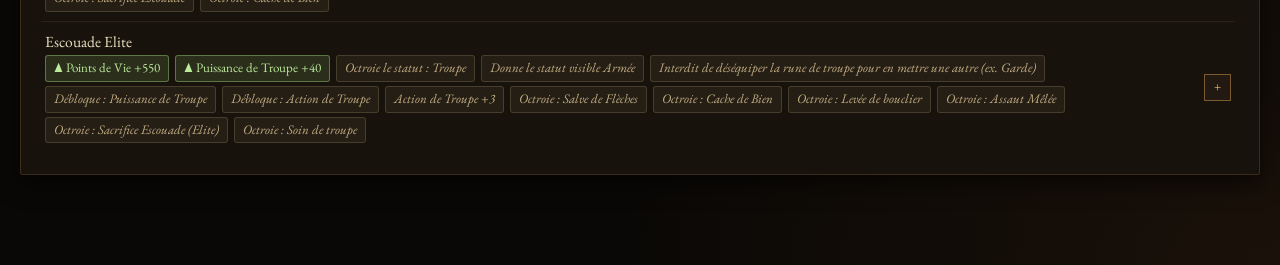
==== commit 92dd9036: "Add files via upload" ====
--- a/RRUE5-V2/index.html
+++ b/RRUE5-V2/index.html
@@ -1173,7 +1173,7 @@
     <nav class="page-links" aria-label="Pages">
       <a class="page-link" href="index.html" aria-current="page">Simulateur d'Attributs</a>
       <a class="page-link" href="abilities.html">Encyclopédie des Aptitudes</a>
-      <a class="page-link erp-link" href="abilities-erp.html">Aptitudes ERP</a>
+      <!-- Masqué pour le moment : <a class="page-link erp-link" href="abilities-erp.html">Aptitudes ERP</a> -->
       <a class="page-link" href="metiers.html">Métiers et Crafts</a>
     </nav>
   </header>
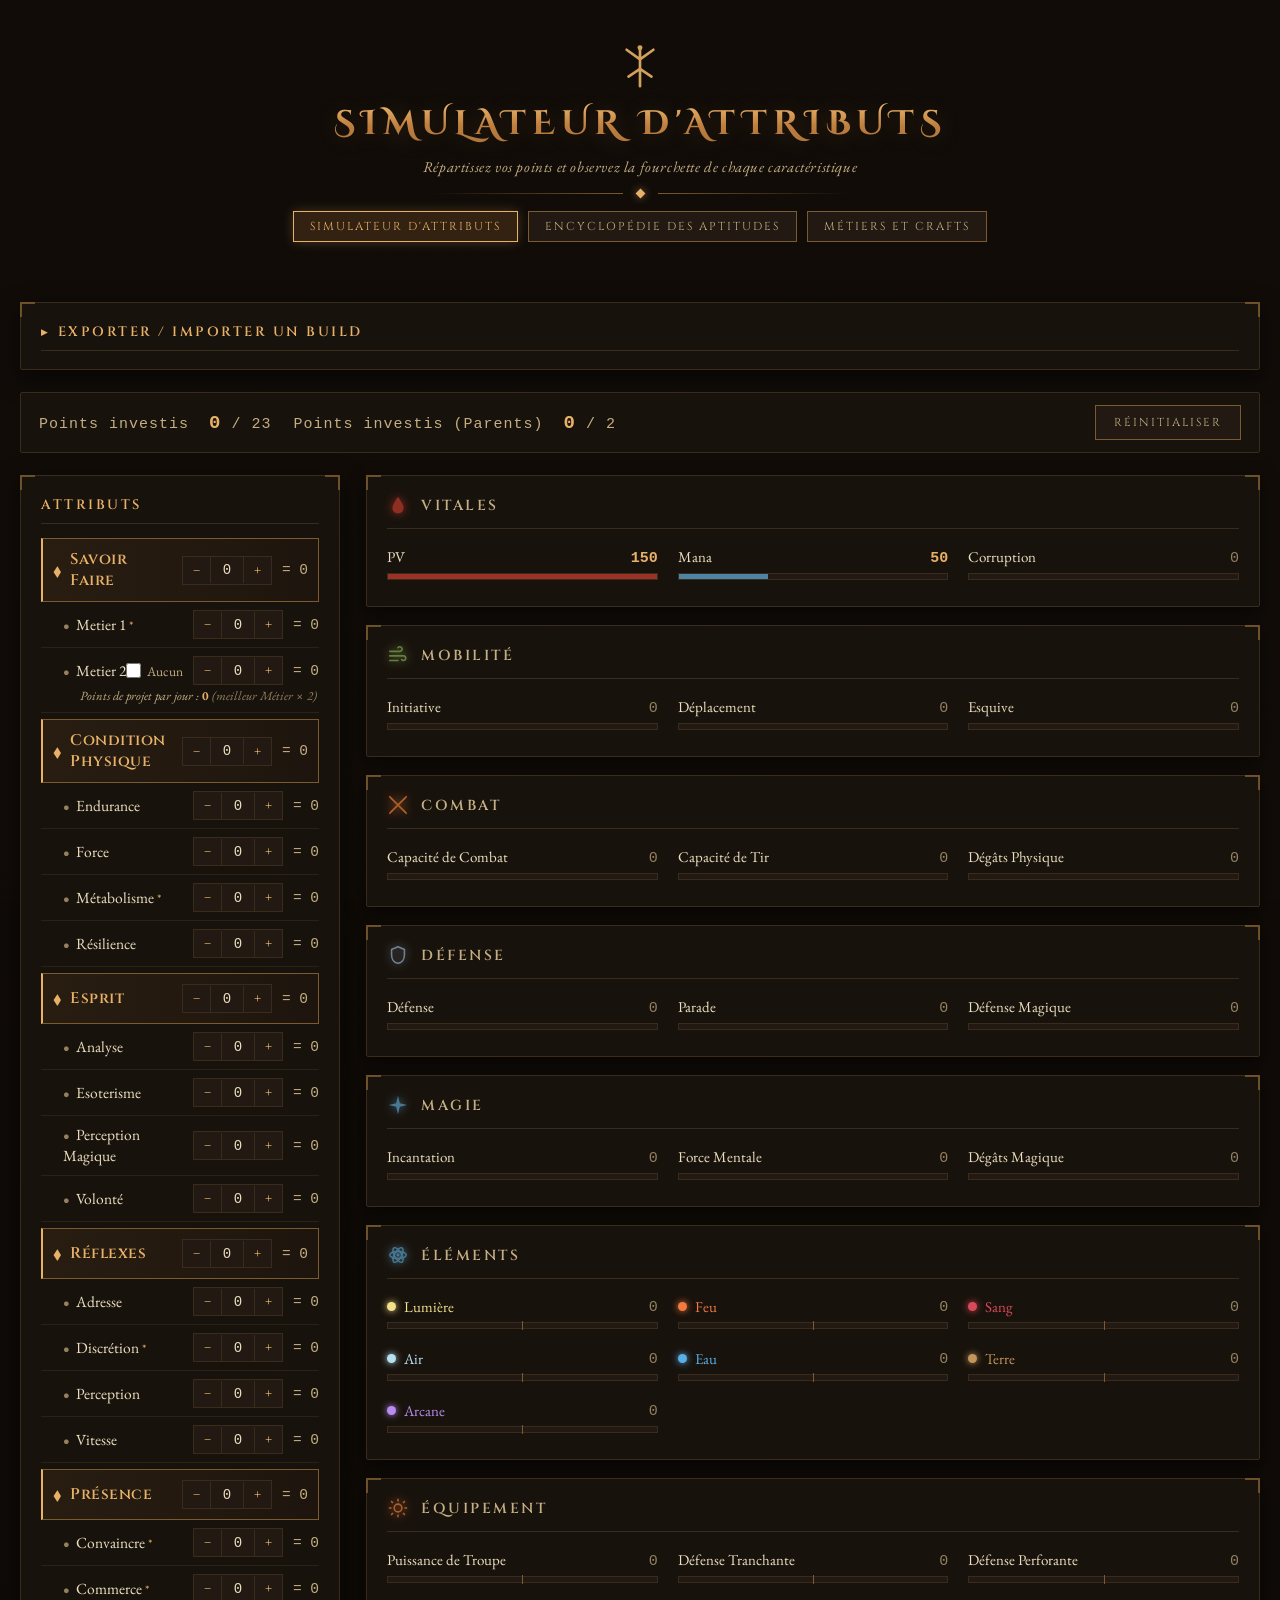
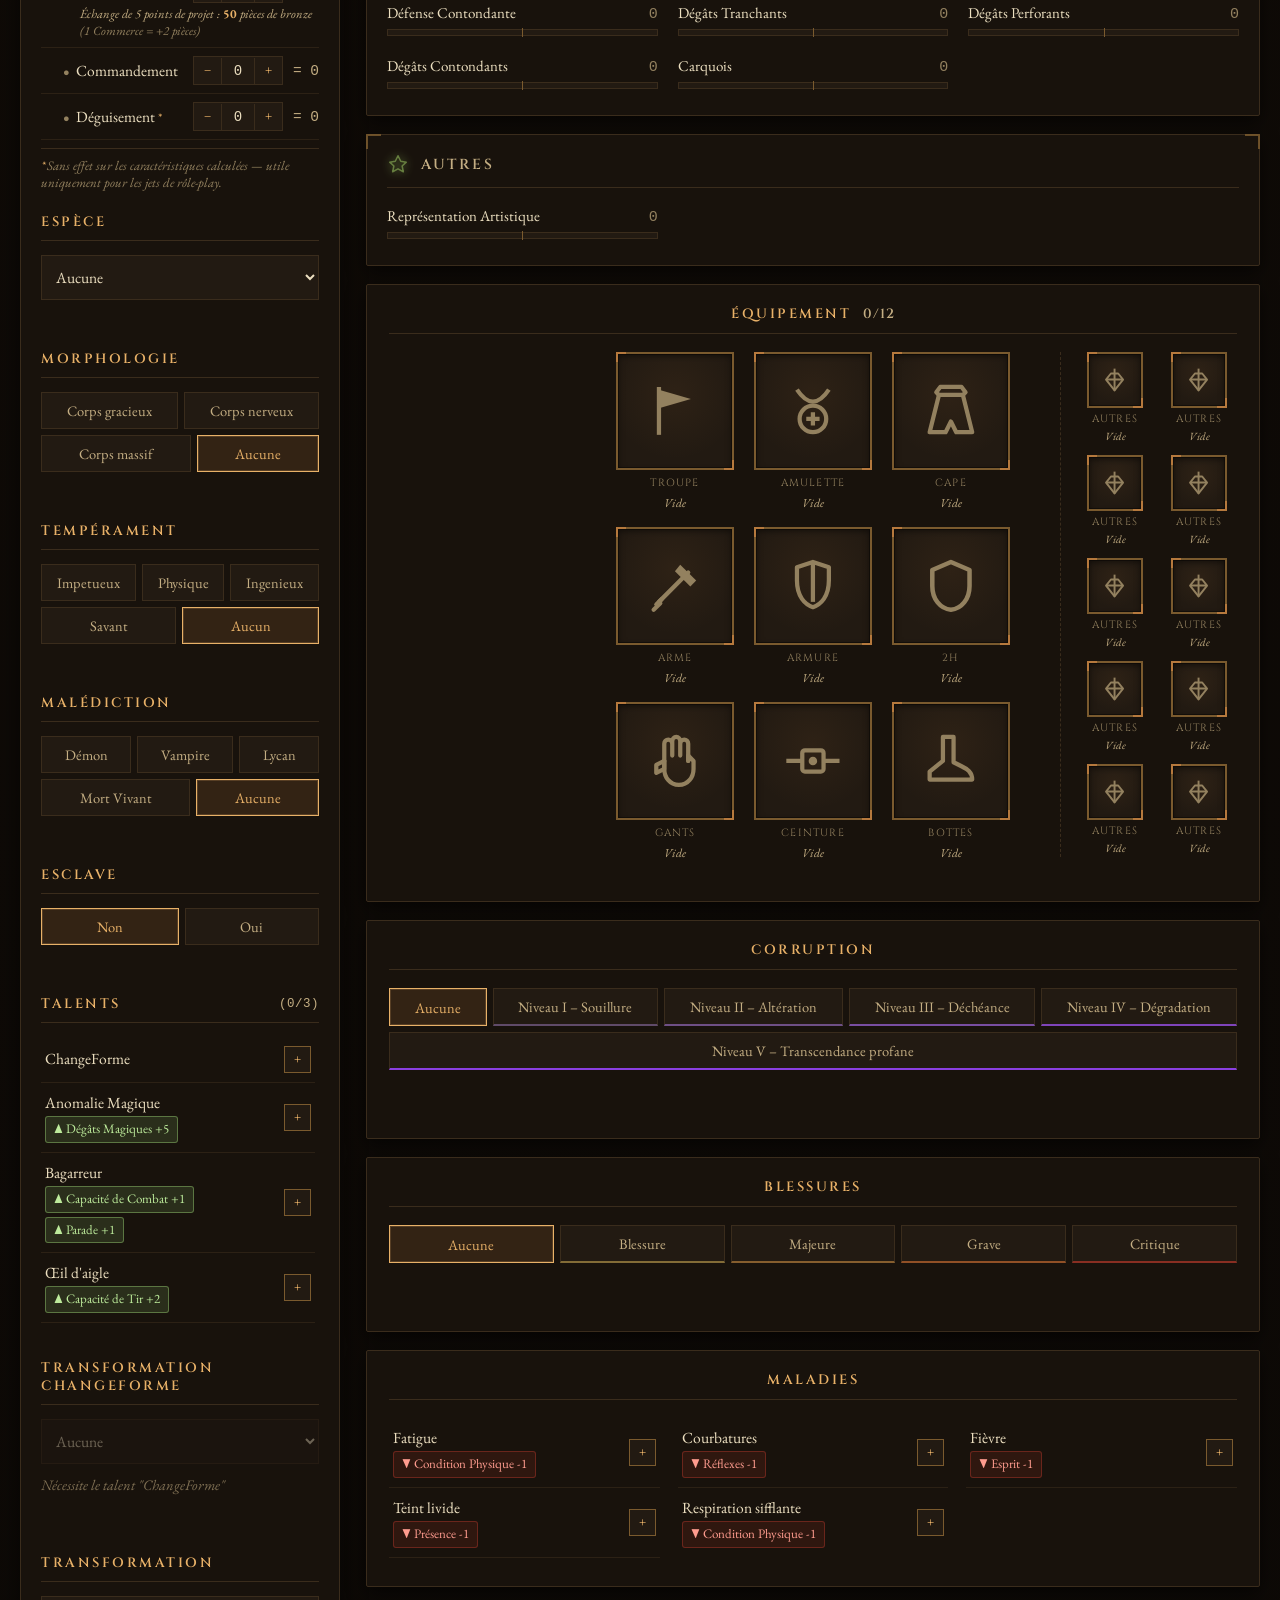
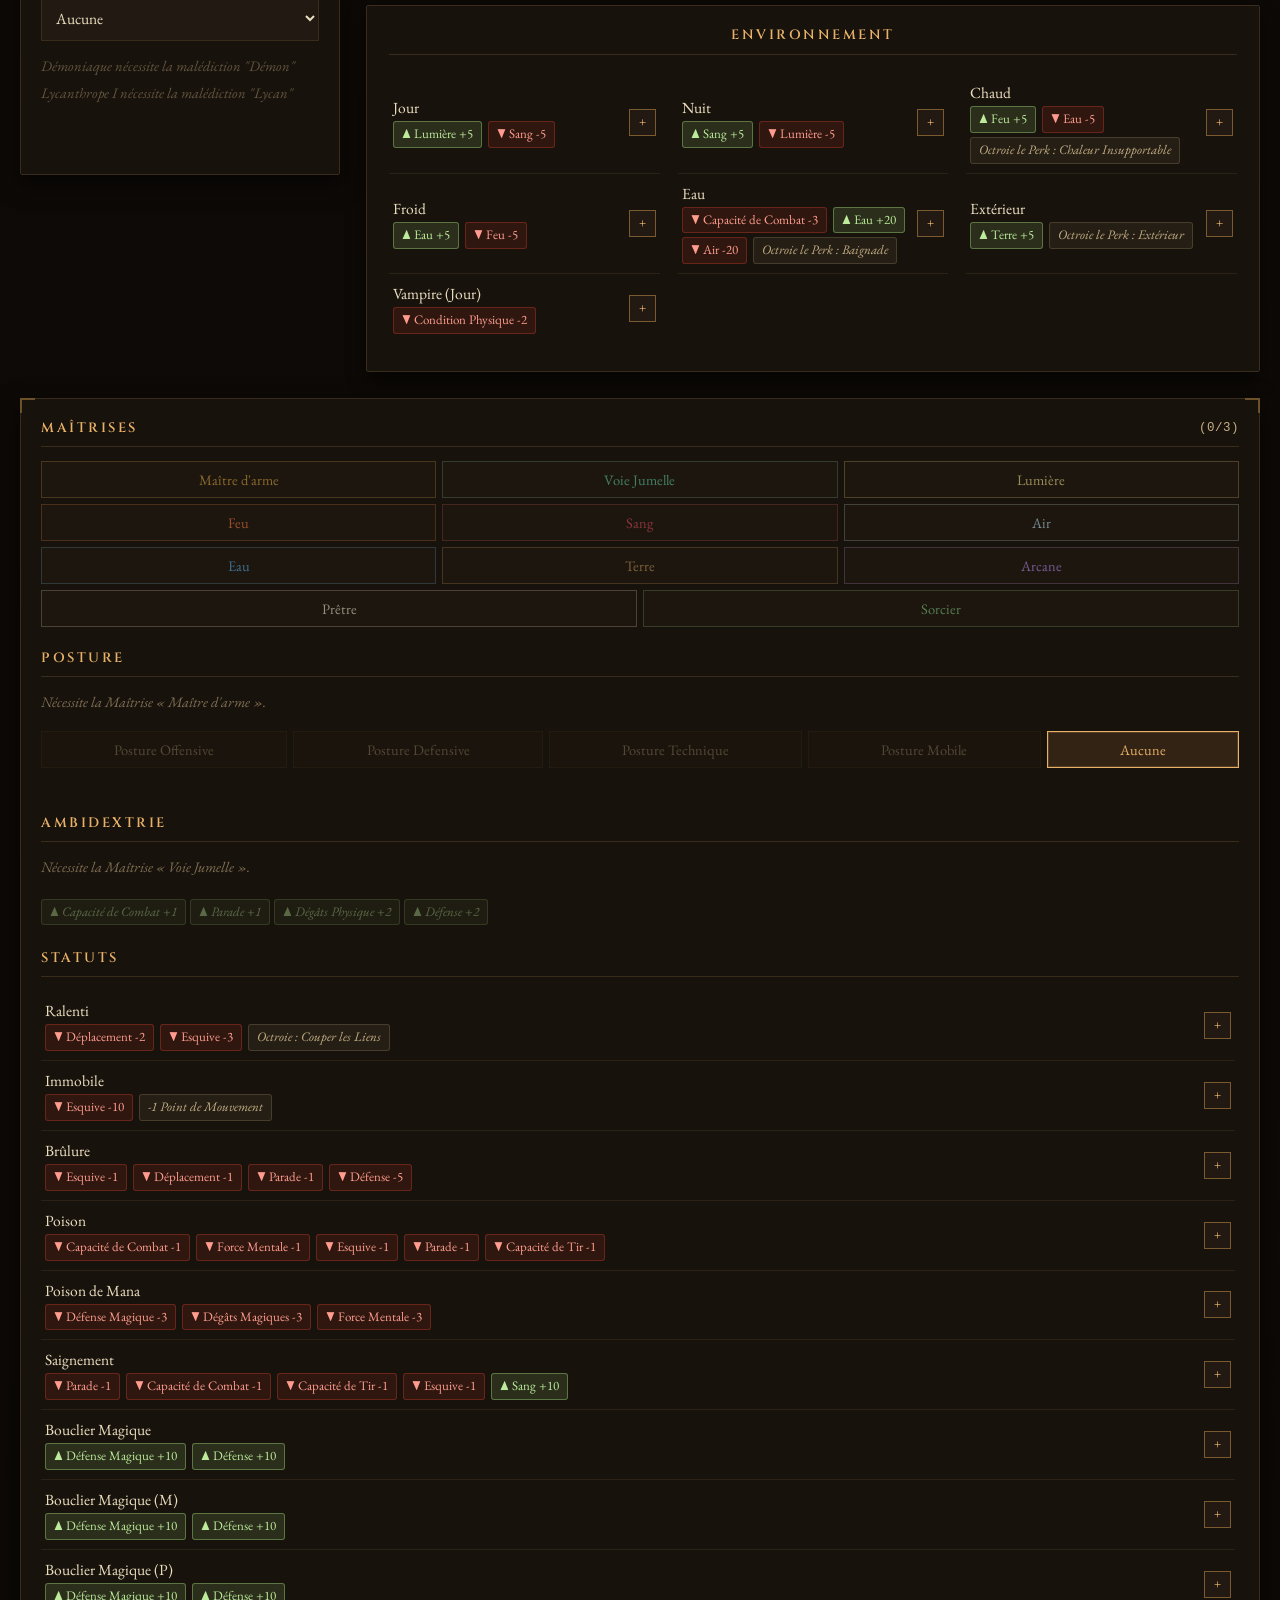
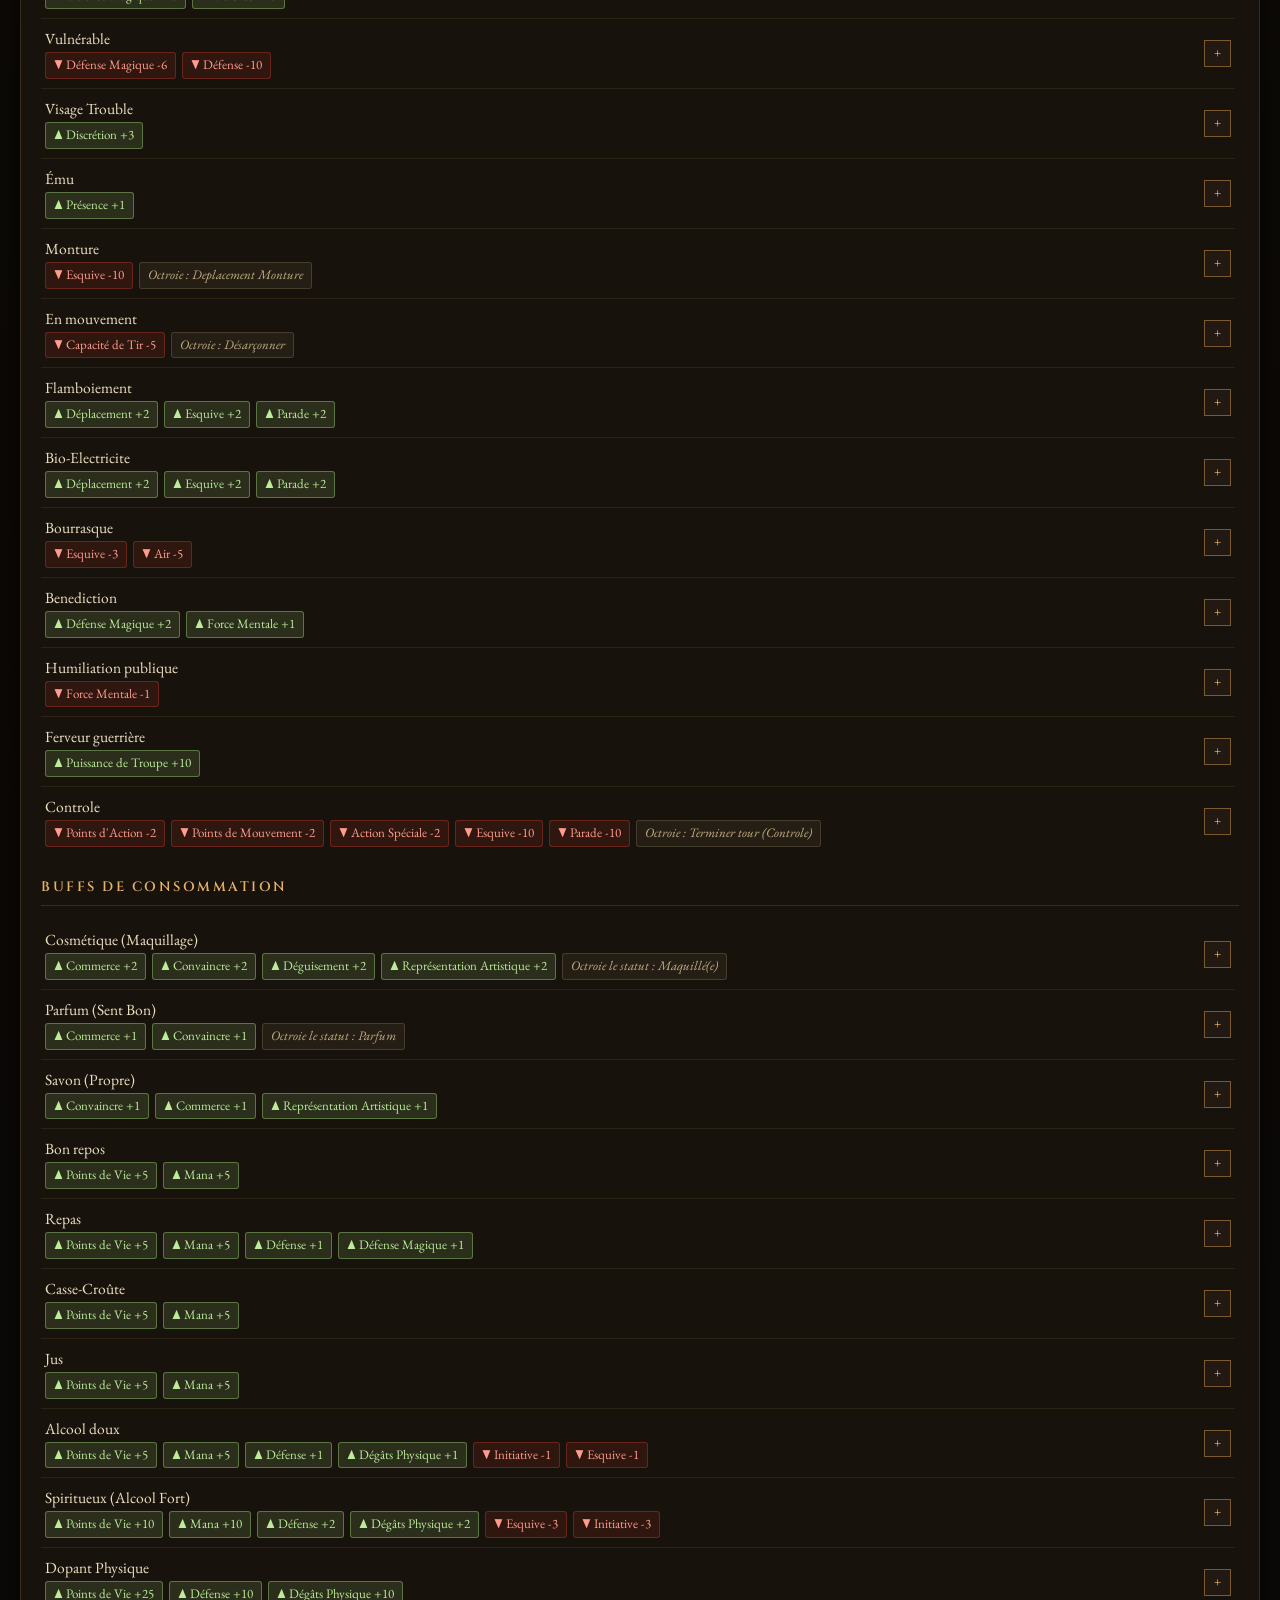
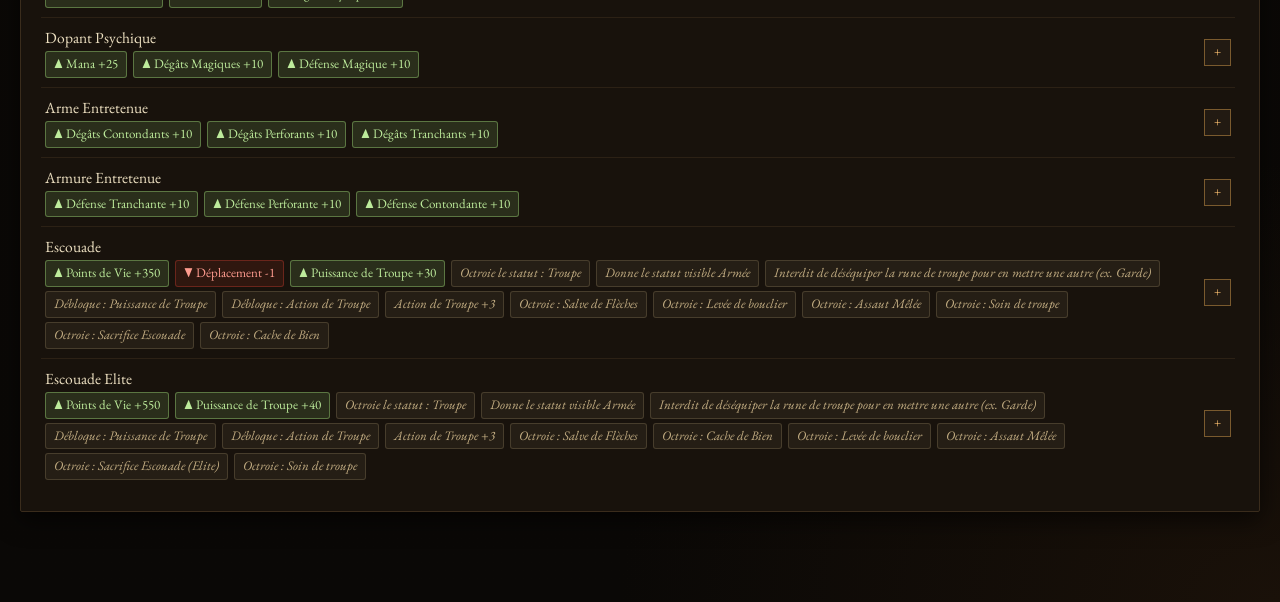
==== commit 754916cb: "Add files via upload" ====
--- a/RRUE5-V2/index.html
+++ b/RRUE5-V2/index.html
@@ -4,7 +4,6 @@
 <meta charset="UTF-8">
 <meta name="viewport" content="width=device-width, initial-scale=1.0">
 <title>Simulateur d'Attributs</title>
-<script src="page-turn.js"></script>
 <link rel="preconnect" href="https://fonts.googleapis.com">
 <link rel="preconnect" href="https://fonts.gstatic.com" crossorigin>
 <link href="https://fonts.googleapis.com/css2?family=Cinzel:wght@500;600;700;800&family=Cinzel+Decorative:wght@700;900&family=EB+Garamond:ital,wght@0,400;0,500;0,600;1,400&display=swap" rel="stylesheet">
@@ -382,6 +381,14 @@
     transition: all 0.18s ease;
     white-space: nowrap;
   }
+  #voieJumelleLocked:empty, #postureLocked:empty, #voieJumelleDesc:empty{ display: none; }
+  .maitrise-selector .age-btn{ flex: 1 1 28%; color: var(--c); border-color: color-mix(in srgb, var(--c) 30%, var(--border)); }
+  .maitrise-selector .age-btn:hover{ color: var(--c); border-color: var(--c); background: color-mix(in srgb, var(--c) 8%, var(--surface-3)); }
+  .maitrise-selector .age-btn.active{ color: var(--c); border-color: var(--c); background: color-mix(in srgb, var(--c) 16%, transparent); box-shadow: inset 0 0 0 1px color-mix(in srgb, var(--c) 30%, transparent); }
+  .maitrise-selector .age-btn:not(.active){ opacity: .6; }
+  .maitrise-selector .age-btn:not(.active):hover{ opacity: 1; }
+  .maitrise-selector .age-btn:disabled{ opacity: .25; }
+  .age-btn:disabled{ opacity: .35; cursor: not-allowed; pointer-events: none; }
   .age-btn:hover{ border-color: var(--border-bright); color: var(--text); background: var(--surface-3); }
   .age-btn.active{
     background: rgba(189,125,63,0.16);
@@ -584,6 +591,10 @@
     padding: 8px 0 8px 22px;
     border-bottom: 1px solid rgba(58,44,28,0.6);
   }
+  .child-row.has-subnote{ border-bottom: 0; padding-bottom: 2px; }
+  .attr-subnote{ padding: 0 0 8px 39px; font-size: 12.5px; font-style: italic; color: var(--text-dim); border-bottom: 1px solid rgba(58,44,28,0.6); }
+  .attr-subnote b{ font-style: normal; color: var(--bronze-bright); }
+  .attr-subnote .faint{ color: var(--text-faint); white-space: nowrap; }
   .child-marker{ color: var(--text-faint); font-size: 11px; margin-right: 6px; }
 
   .rp-star{
@@ -1343,11 +1354,6 @@
       <div class="age-desc" id="transformLocked" style="opacity:0.6; font-style: italic;"></div>
       <div class="age-desc" id="transformDesc"></div>
 
-      <div class="panel-title">Voie Jumelle</div>
-      <div class="age-desc" style="opacity:0.7; font-style: italic;">S'active uniquement avec une arme à une main et une arme « Main Gauche » équipées.</div>
-      <div class="age-selector" id="voieJumelleSelector"></div>
-      <div class="age-desc" id="voieJumelleDesc"></div>
-
       <!-- Buff Ténériffe : masqué, en chantier (réafficher en retirant l'attribut hidden) -->
       <div id="teneriffePanel" hidden>
         <div class="panel-title">Buff Ténériffe</div>
@@ -1361,9 +1367,19 @@
     </main>
 
     <aside class="panel status-col" id="statusPanel">
+      <div class="panel-title">Maîtrises <span id="maitriseCounter" class="talent-counter"></span></div>
+      <div class="age-selector maitrise-selector" id="maitriseSelector"></div>
+
       <div class="panel-title">Posture</div>
+      <div class="age-desc" id="postureLocked" style="opacity:0.6; font-style: italic;"></div>
       <div class="age-selector" id="postureSelector"></div>
       <div class="age-desc" id="postureDesc"></div>
+
+      <div id="ambidextriePanel">
+        <div class="panel-title">Ambidextrie</div>
+        <div class="age-desc" id="voieJumelleLocked" style="opacity:0.6; font-style: italic;"></div>
+        <div class="age-desc" id="voieJumelleDesc"></div>
+      </div>
 
       <div class="panel-title">Statuts <span id="statusCounter" class="talent-counter"></span></div>
       <div class="talent-list" id="statusList"></div>
@@ -1377,7 +1393,7 @@
 </div>
 
 <script src="data.js"></script>
-<script src="secret.js"></script><!-- optionnel, non partagé : contenu anti-spoil -->
+<script src="prive/secret.js"></script><!-- optionnel, non partagé : contenu anti-spoil -->
 <script>
 // ---- Table inverse : pour chaque caractéristique, quels attributs y contribuent et de combien ----
 // Triée du plus haut au plus bas impact (par la valeur maximale par point)
@@ -1523,9 +1539,12 @@
 const NO_SECOND_JOB_BONUS = 2;
 let isTeneriffe = false;
 let isVoieJumelle = false;
+let isMaitreArme = false; // Maîtrise « Maître d'arme » : obligatoire pour choisir une Posture
 let currentTransformation = null;
 let currentTransformationChangeforme = null;
 let currentPosture = null;
+const selectedMaitrises = new Set(); // Maîtrises choisies (3 maximum) : Maître d'arme, Voie Jumelle, Lumière, Feu, … Prêtre, Sorcier
+const MAX_MAITRISES = 3;
 
 // Bonus "narratif" venant du Tempérament / la Morphologie / l'Espèce, affiché sur la ligne de la stat parente
 function parentNarrativeBonus(parentKey){
@@ -1538,6 +1557,10 @@
   return v;
 }
 
+// Voie Jumelle : choisie ET une arme Main Gauche équipée (sans arme à deux mains)
+function voieJumelleActive(){
+  return isVoieJumelle && isMainGaucheWeapon(equippedItems.deuxH) && !isTwoHandedEquipped();
+}
 function recalcFlatStats(){
   Object.keys(STATS).forEach(k => flatStatBonus[k] = 0);
   Object.entries(speciesFlatStats).forEach(([k, v]) => { flatStatBonus[k] = (flatStatBonus[k] || 0) + v; });
@@ -1549,7 +1572,7 @@
   if (isTeneriffe) {
     Object.entries(TENERIFFE.flatStats).forEach(([k, v]) => { flatStatBonus[k] = (flatStatBonus[k] || 0) + v; });
   }
-  if (isVoieJumelle) {
+  if (voieJumelleActive()) {
     Object.entries(VOIE_JUMELLE.flatStats).forEach(([k, v]) => { flatStatBonus[k] = (flatStatBonus[k] || 0) + v; });
   }
   if (currentTransformation && TRANSFORMATIONS[currentTransformation]) {
@@ -1733,7 +1756,11 @@
 }
 
 function totalBonusFor(attrKey){
-  return (bonusSources.temperament[attrKey] || 0) + (bonusSources.morphology[attrKey] || 0)
+  // Métier 2 coché « Aucun » : pas de second métier, il reste à 0 ;
+  // le +2 Savoir Faire de cette case va alors sur Métier 1
+  if (attrKey === 'metier2' && noSecondJob) return 0;
+  return (attrKey === 'metier1' && noSecondJob ? NO_SECOND_JOB_BONUS : 0)
+       + (bonusSources.temperament[attrKey] || 0) + (bonusSources.morphology[attrKey] || 0)
        + (bonusSources.species[attrKey] || 0) + (bonusSources.curse[attrKey] || 0)
        + (bonusSources.corruption[attrKey] || 0)
        + (bonusSources.esclave[attrKey] || 0) + (bonusSources.teneriffe[attrKey] || 0)
@@ -1747,7 +1774,7 @@
   if (parentValues) {
     Object.entries(parentValues).forEach(([parentKey, val]) => {
       const children = PARENT_TO_ATTR[parentKey];
-      if (!children) return; // ex: savoirFaire, sans effet dans ce simulateur
+      if (!children) return;
       children.forEach(attrKey => { bonusSources[sourceName][attrKey] += val; });
     });
   }
@@ -2010,44 +2037,27 @@
   applyTeneriffe(btn.dataset.teneriffe);
 });
 
-// ---- Construction de Voie Jumelle (Oui/Non) ----
-const voieJumelleSelector = document.getElementById('voieJumelleSelector');
+// ---- Maîtrise Voie Jumelle : bonus d'Ambidextrie (avec une arme Main Gauche) ----
 const voieJumelleDesc = document.getElementById('voieJumelleDesc');
-
-['Non', 'Oui'].forEach(label => {
-  const btn = document.createElement('button');
-  btn.className = 'age-btn' + (label === 'Non' ? ' active' : '');
-  btn.textContent = label;
-  btn.dataset.voieJumelle = label;
-  voieJumelleSelector.appendChild(btn);
-});
 
 function applyVoieJumelle(value){
   isVoieJumelle = (value === 'Oui');
   recalcFlatStats();
-
-  voieJumelleSelector.querySelectorAll('.age-btn').forEach(b => {
-    b.classList.toggle('active', b.dataset.voieJumelle === (isVoieJumelle ? 'Oui' : 'Non'));
-  });
-
-  if (isVoieJumelle) {
-    let html = '';
-    Object.entries(VOIE_JUMELLE.flatStats).forEach(([k, v]) => {
-      html += flatSpanHTML(TALENT_STAT_LABELS[k] || k, v);
-    });
-    voieJumelleDesc.innerHTML = html;
-  } else {
-    voieJumelleDesc.innerHTML = '';
-  }
-
+  renderVoieJumelleDesc();
   compute();
 }
-
-voieJumelleSelector.addEventListener('click', e => {
-  const btn = e.target.closest('.age-btn');
-  if (!btn) return;
-  applyVoieJumelle(btn.dataset.voieJumelle);
-});
+function renderVoieJumelleDesc(){
+  const active = voieJumelleActive();
+  document.getElementById('voieJumelleLocked').textContent = active ? ''
+    : isVoieJumelle ? 'Nécessite une arme « Main Gauche » équipée.' : 'Nécessite la Maîtrise « Voie Jumelle ».';
+  // bonus toujours affichés, grisés tant que l'Ambidextrie n'est pas active
+  let html = '';
+  Object.entries(VOIE_JUMELLE.flatStats).forEach(([k, v]) => {
+    html += flatSpanHTML(TALENT_STAT_LABELS[k] || k, v);
+  });
+  voieJumelleDesc.innerHTML = html;
+  voieJumelleDesc.style.opacity = active ? '' : '0.4';
+}
 
 // ---- Construction du sélecteur de transformation ----
 const transformSelect = document.getElementById('transformSelect');
@@ -2202,7 +2212,60 @@
 nonePostureBtn.dataset.posture = '';
 postureSelector.appendChild(nonePostureBtn);
 
+// ---- Maîtrises magiques (choix multiple, couleurs de MAITRISES dans data.js) ----
+const maitriseSelector = document.getElementById('maitriseSelector');
+Object.keys(MAITRISES).forEach(name => {
+  const btn = document.createElement('button');
+  btn.className = 'age-btn';
+  btn.textContent = name;
+  btn.dataset.maitrise = name;
+  btn.style.setProperty('--c', MAITRISES[name]);
+  maitriseSelector.appendChild(btn);
+});
+function renderMaitrises(){
+  const full = selectedMaitrises.size >= MAX_MAITRISES;
+  maitriseSelector.querySelectorAll('.age-btn').forEach(b => {
+    const on = selectedMaitrises.has(b.dataset.maitrise);
+    b.classList.toggle('active', on);
+    b.disabled = full && !on;
+  });
+  document.getElementById('maitriseCounter').textContent = `(${selectedMaitrises.size}/${MAX_MAITRISES})`;
+}
+// Maître d'arme et Voie Jumelle suivent la sélection
+function syncMaitriseEffects(){
+  const ma = selectedMaitrises.has("Maître d'arme"), vj = selectedMaitrises.has('Voie Jumelle');
+  if (ma !== isMaitreArme) applyMaitreArme(ma ? 'Oui' : 'Non');
+  if (vj !== isVoieJumelle) applyVoieJumelle(vj ? 'Oui' : 'Non');
+  renderVoieJumelleDesc();
+}
+// Remplace la sélection (liste de noms ; 3 maximum, les premiers sont gardés)
+function setMaitrises(names){
+  selectedMaitrises.clear();
+  (names || []).forEach(n => { if (MAITRISES[n] && selectedMaitrises.size < MAX_MAITRISES) selectedMaitrises.add(n); });
+  renderMaitrises();
+  syncMaitriseEffects();
+}
+maitriseSelector.addEventListener('click', e => {
+  const btn = e.target.closest('.age-btn');
+  if (!btn) return;
+  const name = btn.dataset.maitrise;
+  if (selectedMaitrises.has(name)) selectedMaitrises.delete(name);
+  else if (selectedMaitrises.size < MAX_MAITRISES) selectedMaitrises.add(name);
+  renderMaitrises();
+  syncMaitriseEffects();
+});
+
+// ---- Maîtrise Maître d'arme : débloque les Postures ----
+const postureLocked = document.getElementById('postureLocked');
+function applyMaitreArme(value){
+  isMaitreArme = (value === 'Oui');
+  postureSelector.querySelectorAll('.age-btn').forEach(b => { b.disabled = !isMaitreArme && b.dataset.posture !== ''; });
+  postureLocked.textContent = isMaitreArme ? '' : "Nécessite la Maîtrise « Maître d'arme ».";
+  if (!isMaitreArme && currentPosture) applyPosture('');
+}
+
 function applyPosture(name){
+  if (name && !isMaitreArme) name = '';
   currentPosture = name || null;
   const data = currentPosture ? POSTURES[currentPosture] : null;
 
@@ -2828,6 +2891,7 @@
   equippedItems[slot] = itemName || null;
   recalcEquipment();
   refreshEquipmentDescriptions();
+  renderVoieJumelleDesc();
   compute();
 }
 
@@ -2931,7 +2995,25 @@
   } else {
     group.children.forEach(childKey => {
       const a = ATTRIBUTES.find(x => x.key === childKey);
-      if (a) attrTree.appendChild(buildChildRow(a));
+      if (!a) return;
+      const row = buildChildRow(a);
+      attrTree.appendChild(row);
+      // sous Commerce : échange de points de projet contre des pièces de bronze (en petit)
+      if (a.key === 'commerce') {
+        row.classList.add('has-subnote');
+        const sub = document.createElement('div');
+        sub.className = 'attr-subnote';
+        sub.innerHTML = `Échange de 5 points de projet : <b id="economyValue">50</b> pièces de bronze <span class="faint">(1 Commerce = +2 pièces)</span>`;
+        attrTree.appendChild(sub);
+      }
+      // sous les Métiers : points de projet par jour = meilleur Métier × 2
+      if (a.key === 'metier2') {
+        row.classList.add('has-subnote');
+        const sub = document.createElement('div');
+        sub.className = 'attr-subnote';
+        sub.innerHTML = `Points de projet par jour : <b id="projectPointsValue">0</b> <span class="faint">(meilleur Métier × 2)</span>`;
+        attrTree.appendChild(sub);
+      }
     });
   }
 });
@@ -3197,16 +3279,6 @@
 });
 statsPanel.appendChild(otherGroup);
 
-// ---- Encart mis en avant : échange de points de projet contre des pièces de bronze ----
-const economyBox = document.createElement('div');
-economyBox.className = 'economy-box';
-economyBox.innerHTML = `
-  <span class="economy-label">Échange de 5 points de projet</span>
-  <span class="economy-value" id="economyValue">50</span>
-  <span class="economy-sub">pièces de bronze</span>
-  <span class="economy-note">(1 Commerce = +2 pièces)</span>
-`;
-statsPanel.appendChild(economyBox);
 statsPanel.appendChild(equipmentSlots);
 
 // ---- Corruption : sélecteur placé au centre, sous l'Équipement — un seul niveau actif à la fois ----
@@ -3468,6 +3540,8 @@
   // Échange de 5 points de projet contre des pièces de bronze : 50 + (Commerce * 2)
   const bronzeCoins = 50 + (commerceTotal * 2);
   document.getElementById('economyValue').textContent = bronzeCoins;
+  // Points de projet par jour : le Métier le plus haut × 2
+  document.getElementById('projectPointsValue').textContent = Math.max(attrTotals.metier1 || 0, attrTotals.metier2 || 0) * 2;
 
   attrExtraStatBonus = extraFromAttrs;
 
@@ -3634,7 +3708,7 @@
   applyCorruption('');
   applyEsclave('Non');
   applyTeneriffe('Non');
-  applyVoieJumelle('Non');
+  setMaitrises([]);
   applyNoSecondJob(false);
   transformSelect.value = '';
   applyTransformation('');
@@ -3678,9 +3752,10 @@
     state: { ...state },
     parentState: { ...parentState },
     currentTemperament, currentMorphology, currentSpecies, currentCurse, currentCorruption,
-    isEsclave, isTeneriffe, isVoieJumelle, noSecondJob,
+    isEsclave, isTeneriffe, isVoieJumelle, isMaitreArme, noSecondJob,
     currentTransformation, currentTransformationChangeforme,
     currentPosture,
+    selectedMaitrises: Array.from(selectedMaitrises),
     selectedTalents: Array.from(selectedTalents),
     selectedStatuses: Array.from(selectedStatuses),
     selectedEnvironments: Array.from(selectedEnvironments),
@@ -3713,7 +3788,6 @@
   applyCorruption(data.currentCorruption || '');
   applyEsclave(data.isEsclave ? 'Oui' : 'Non');
   applyTeneriffe('Non'); // Buff Ténériffe masqué (en chantier) : jamais réactivé par une sauvegarde
-  applyVoieJumelle(data.isVoieJumelle ? 'Oui' : 'Non');
   applyNoSecondJob(!!data.noSecondJob);
 
   const RENAMED_TALENTS = { 'Instinct de tueur': 'Combattant Arcanique' }; // anciennes sauvegardes
@@ -3727,6 +3801,12 @@
   applyTransformation(data.currentTransformation || '');
   transformChangeformeSelect.value = data.currentTransformationChangeforme || '';
   applyTransformationChangeforme(data.currentTransformationChangeforme || '');
+  // anciennes sauvegardes (sans ce choix) : une posture enregistrée implique Maître d'arme
+  // anciens codes : Maître d'arme / Voie Jumelle étaient des Oui/Non à part, et une seule maîtrise magique
+  const maitrises = [...(data.selectedMaitrises || (data.currentMaitrise ? [data.currentMaitrise] : []))];
+  if ((data.isMaitreArme || (data.isMaitreArme === undefined && data.currentPosture)) && !maitrises.includes("Maître d'arme")) maitrises.unshift("Maître d'arme");
+  if (data.isVoieJumelle && !maitrises.includes('Voie Jumelle')) maitrises.unshift('Voie Jumelle');
+  setMaitrises(maitrises);
   applyPosture(data.currentPosture || '');
 
   (data.selectedStatuses || []).forEach(name => { if (STATUSES[name]) selectedStatuses.add(name); });
@@ -3750,6 +3830,7 @@
   });
   refreshEquipmentDescriptions();
   recalcEquipment();
+  renderVoieJumelleDesc();
 
   renderParentRows();
   recalcFlatStats();
@@ -3828,9 +3909,10 @@
 applyCurse('');
 applyEsclave('Non');
 applyTeneriffe('Non');
-applyVoieJumelle('Non');
 applyTransformation('');
 applyTransformationChangeforme('');
+setMaitrises([]);
+applyMaitreArme('Non');
 applyPosture('');
 renderTalentStates();
 updateChangeformeAvailability();
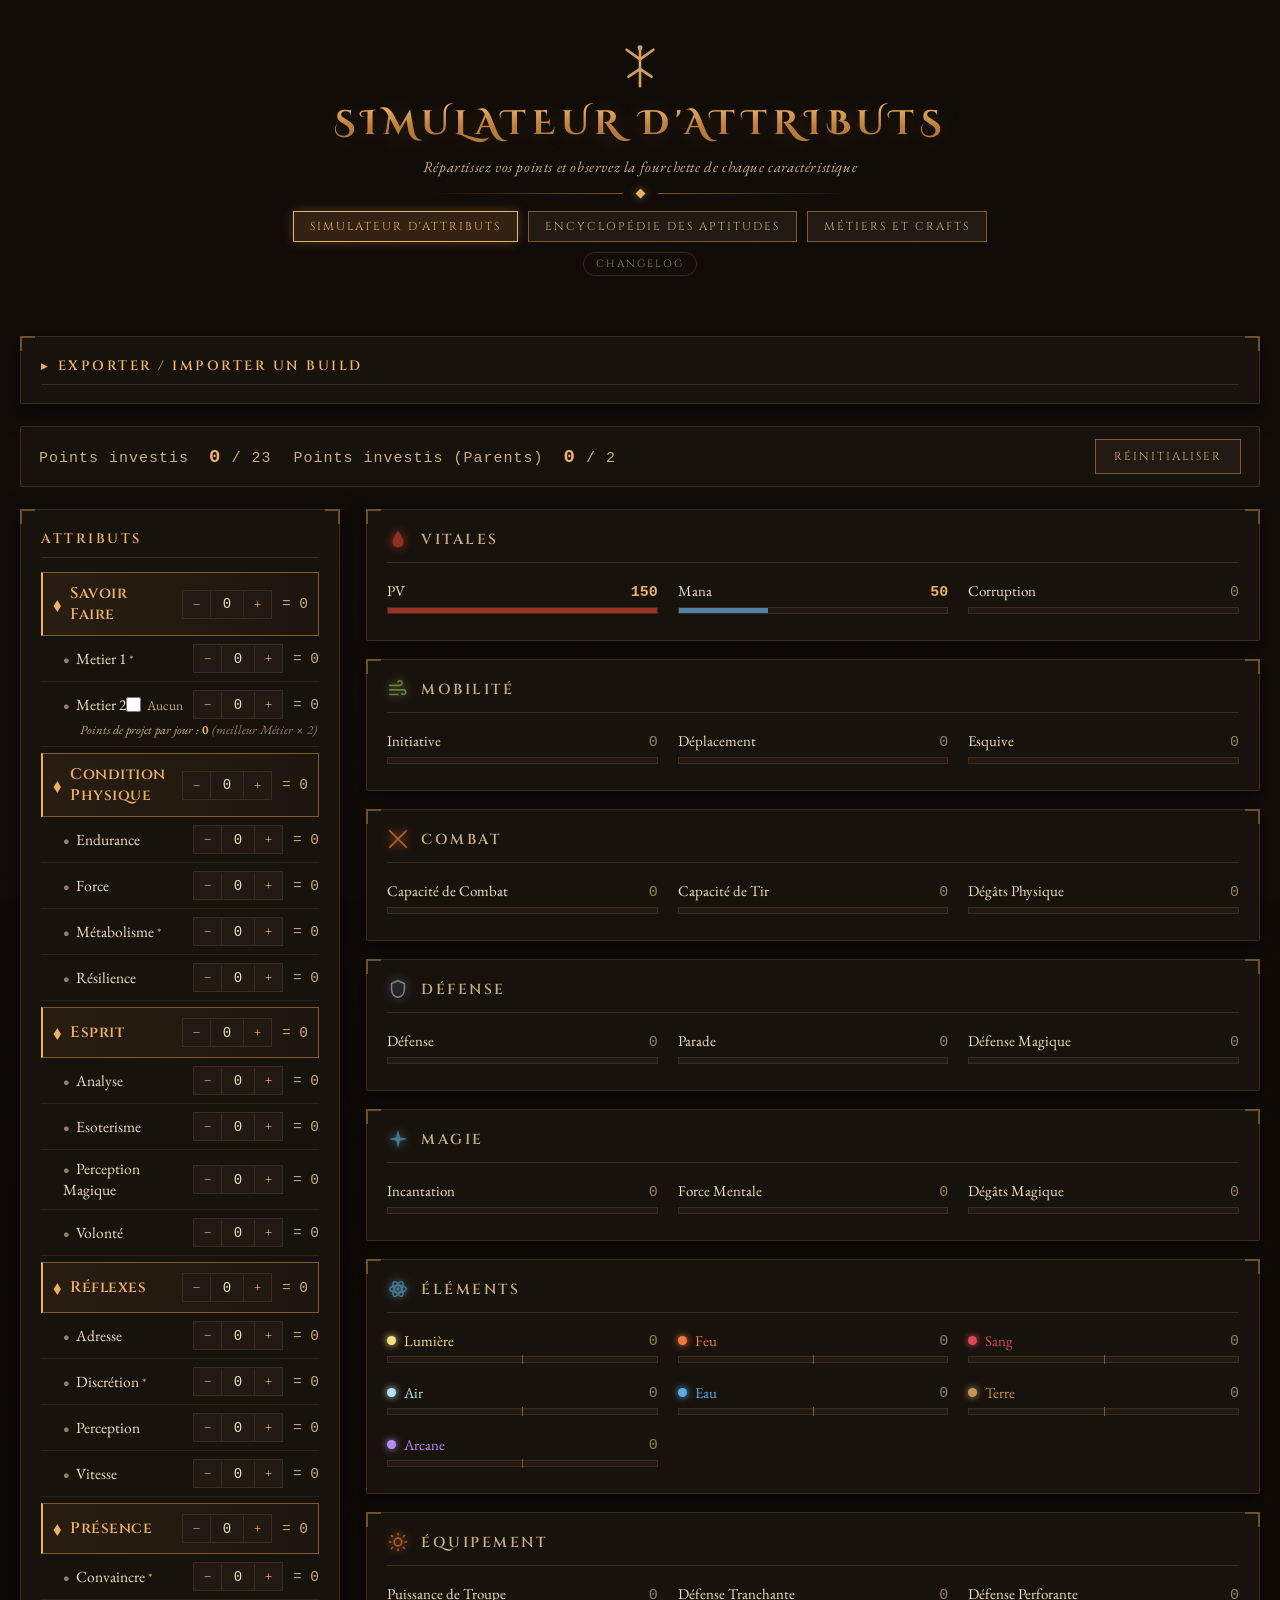
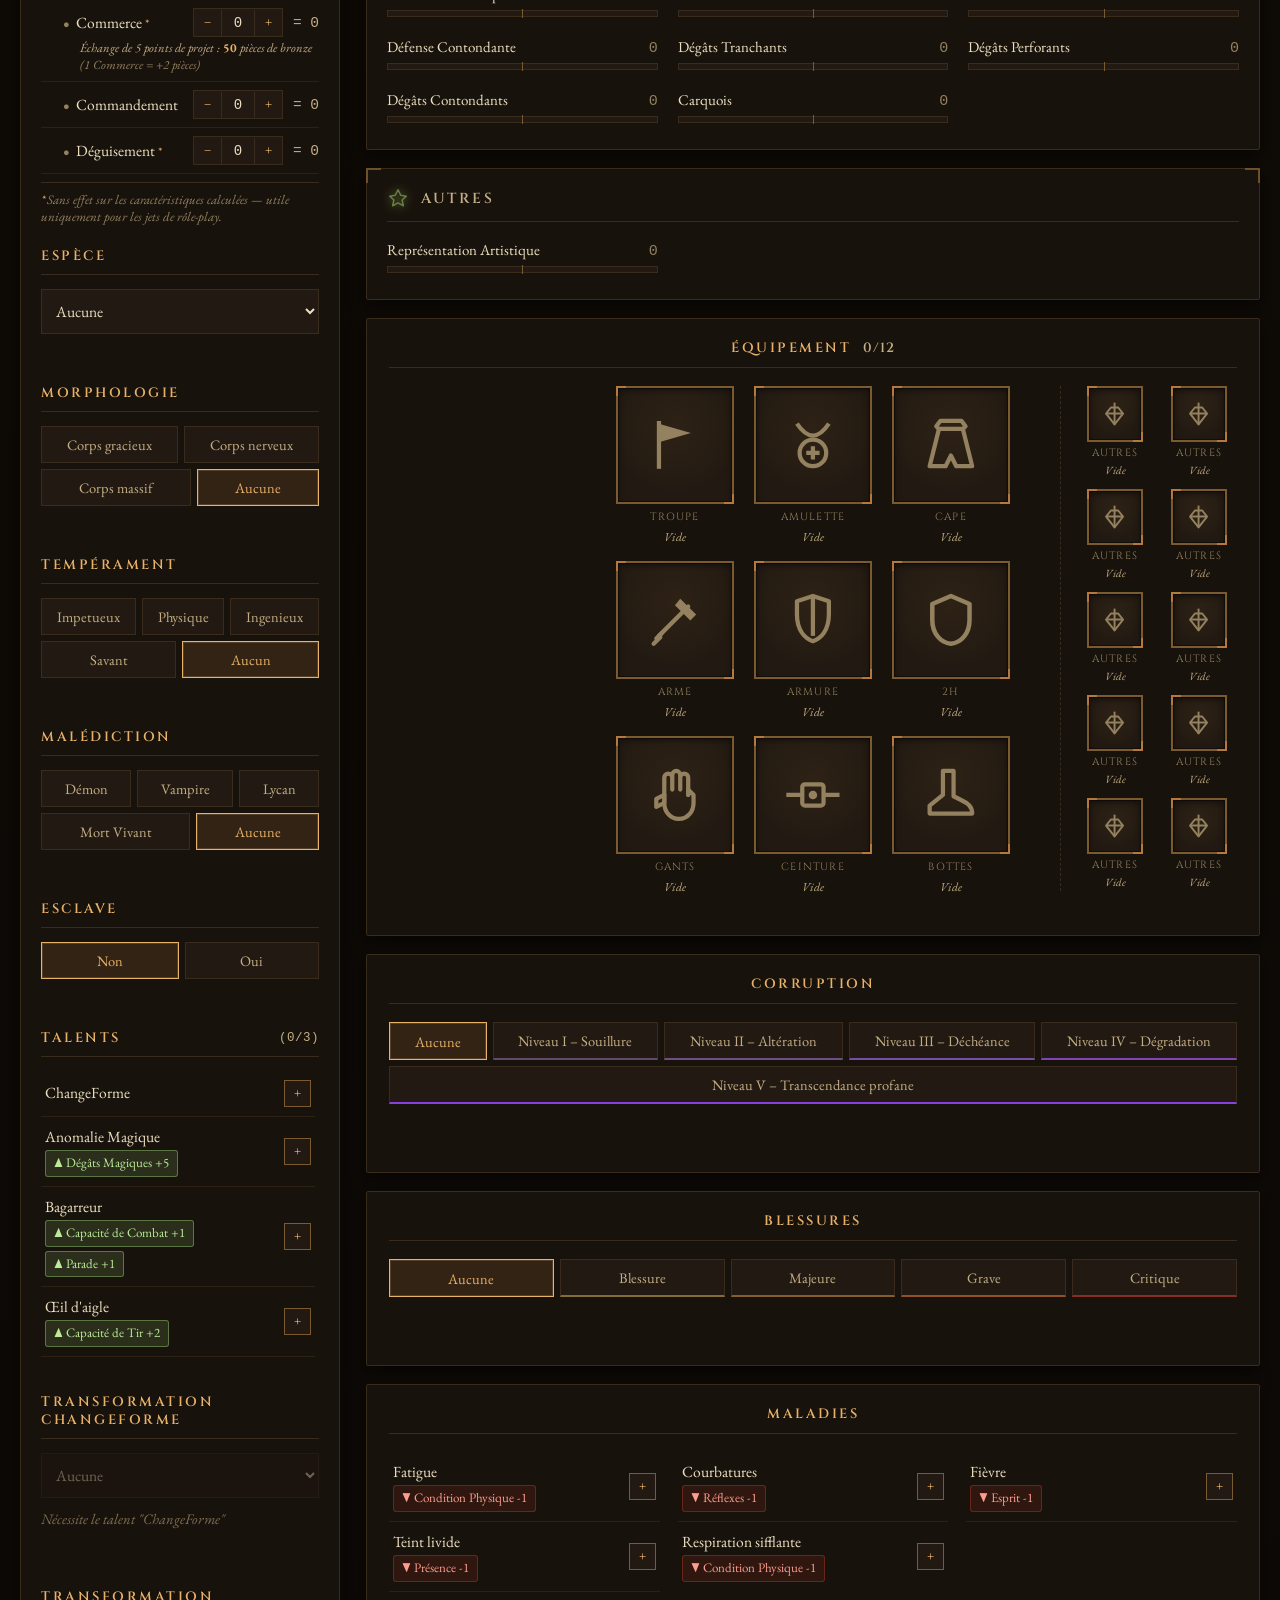
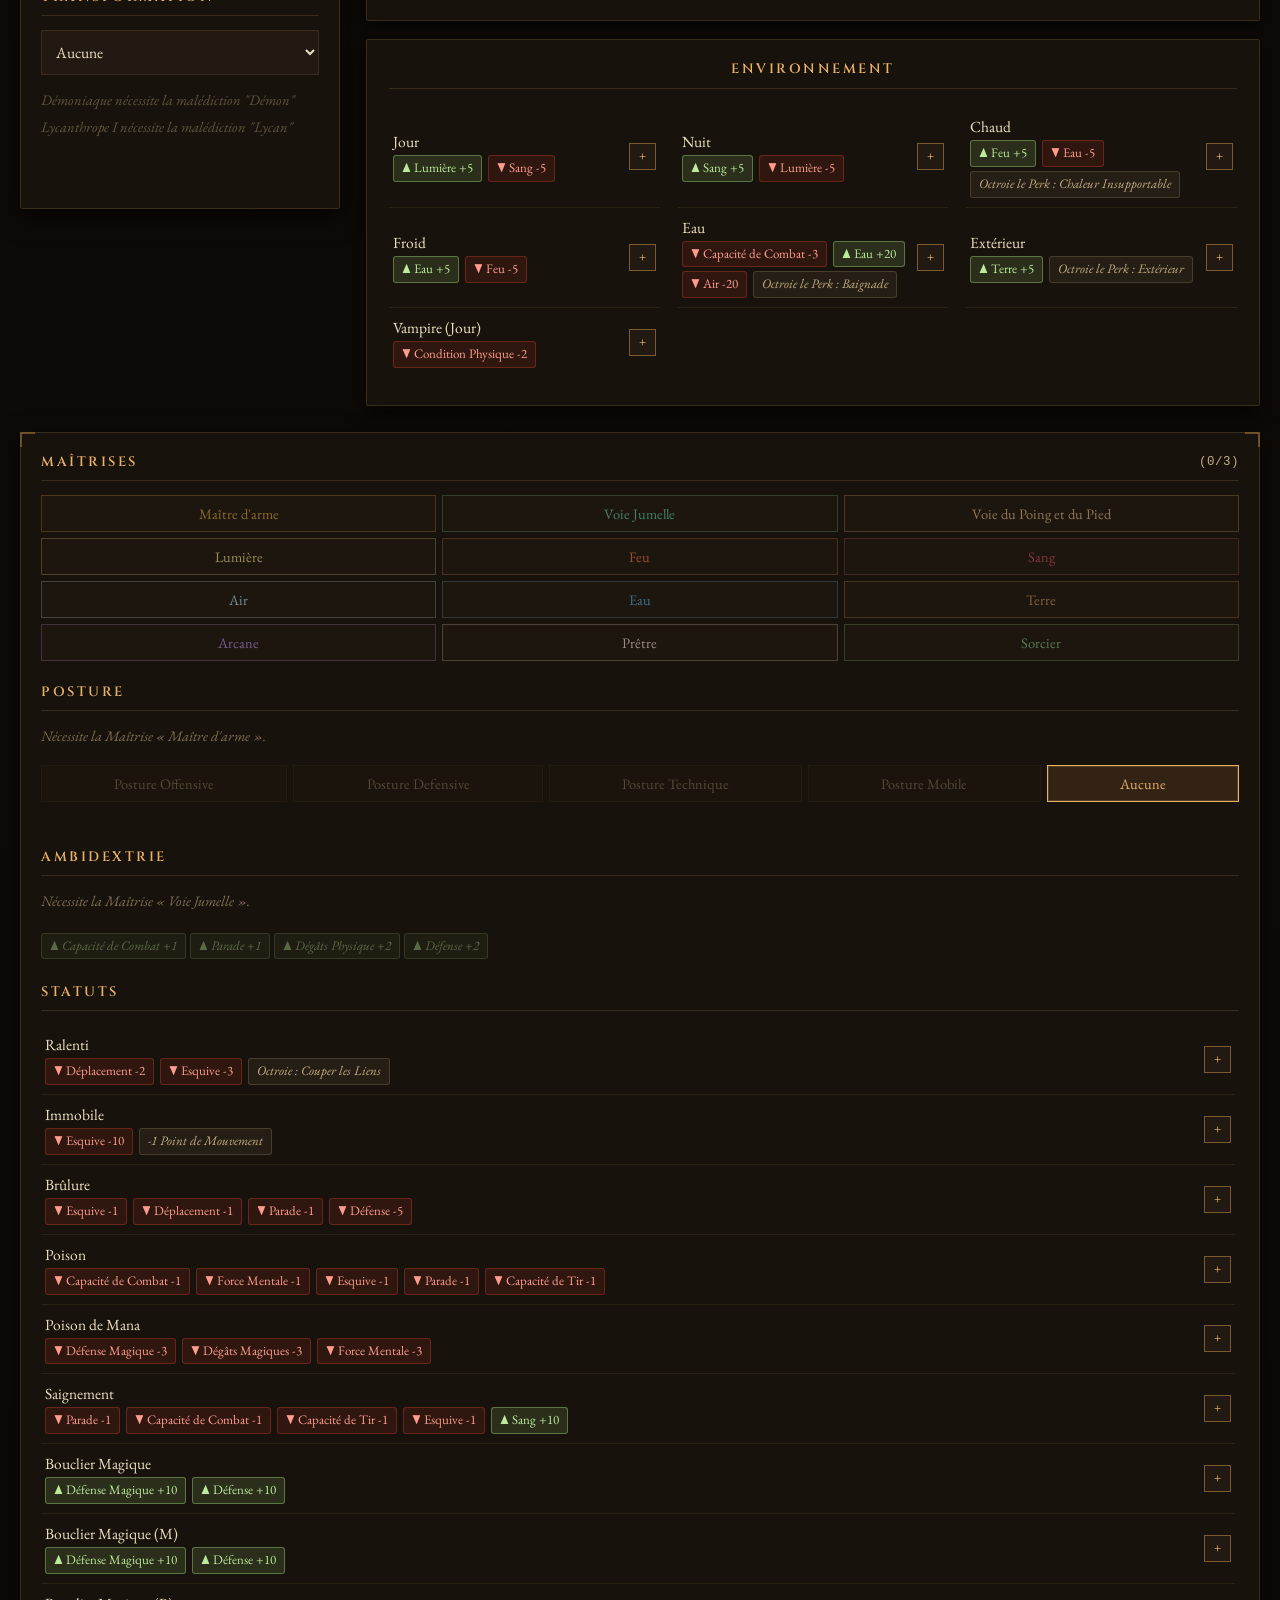
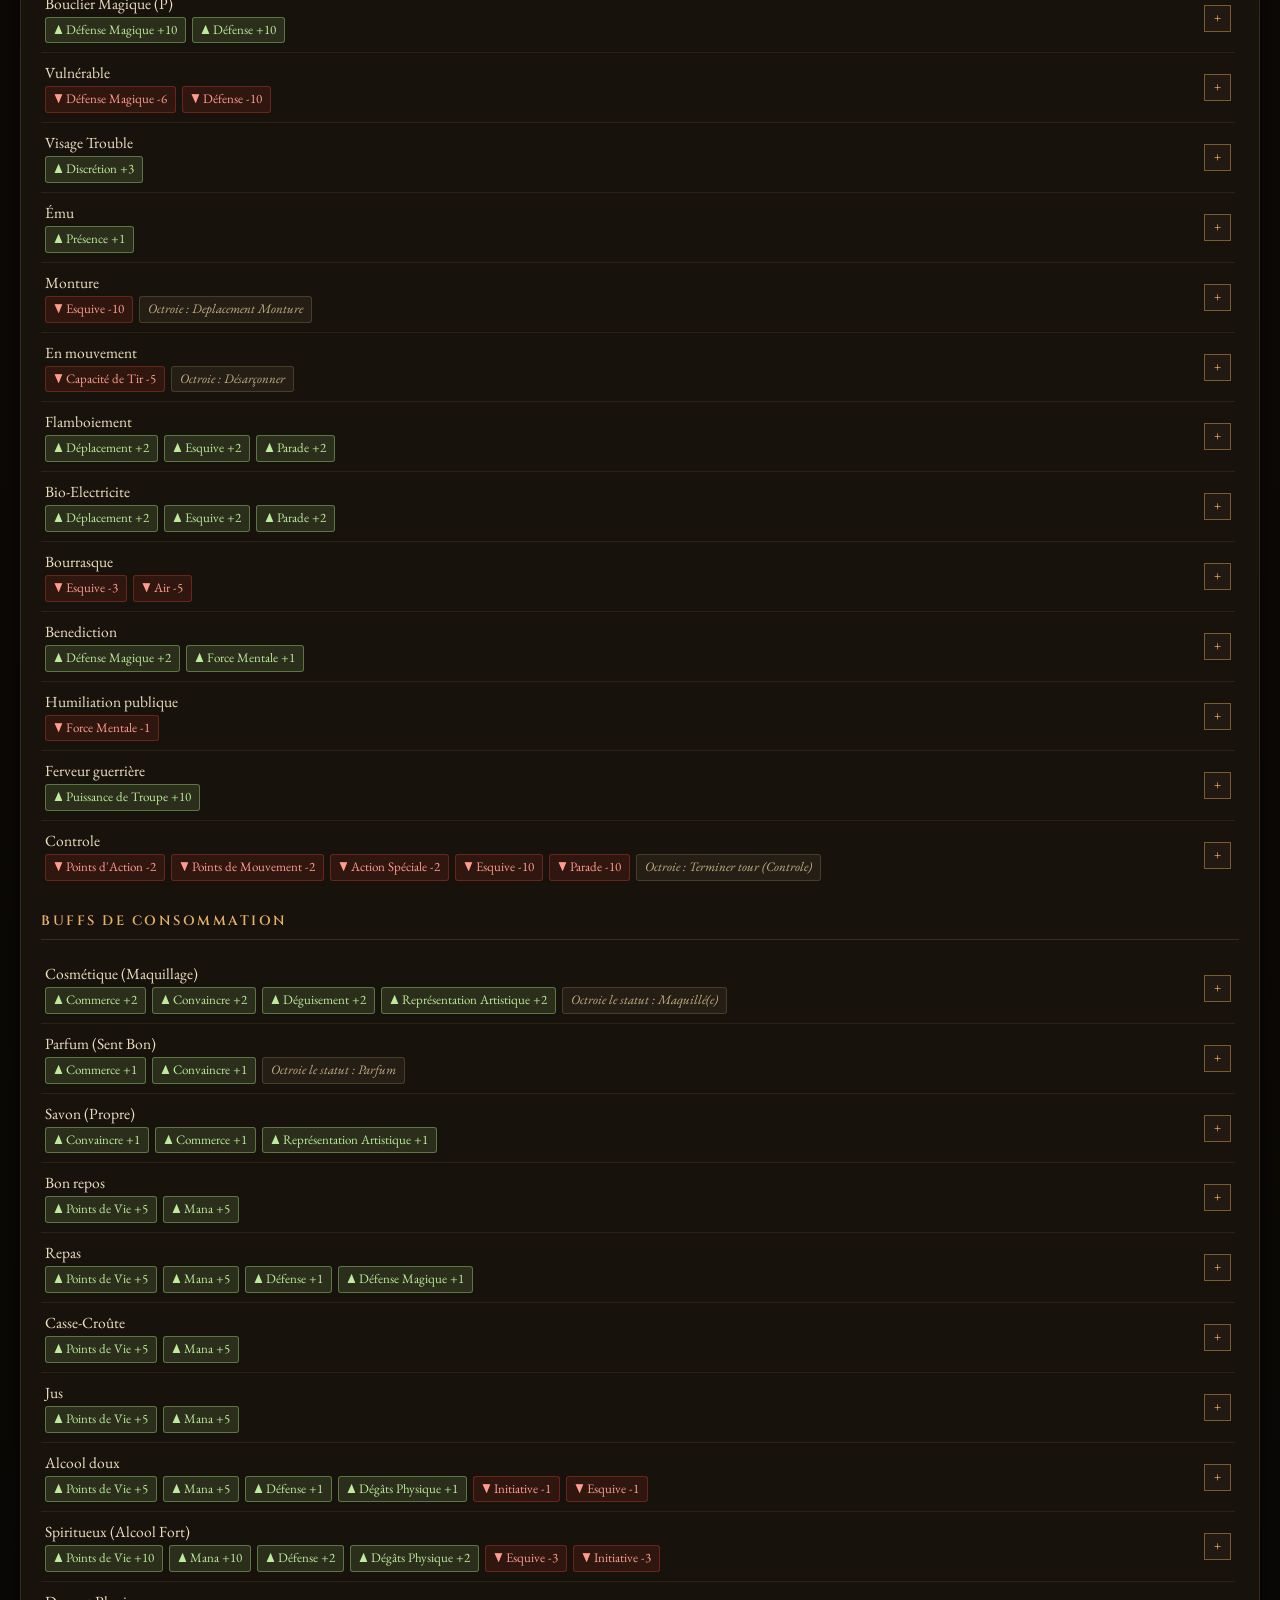
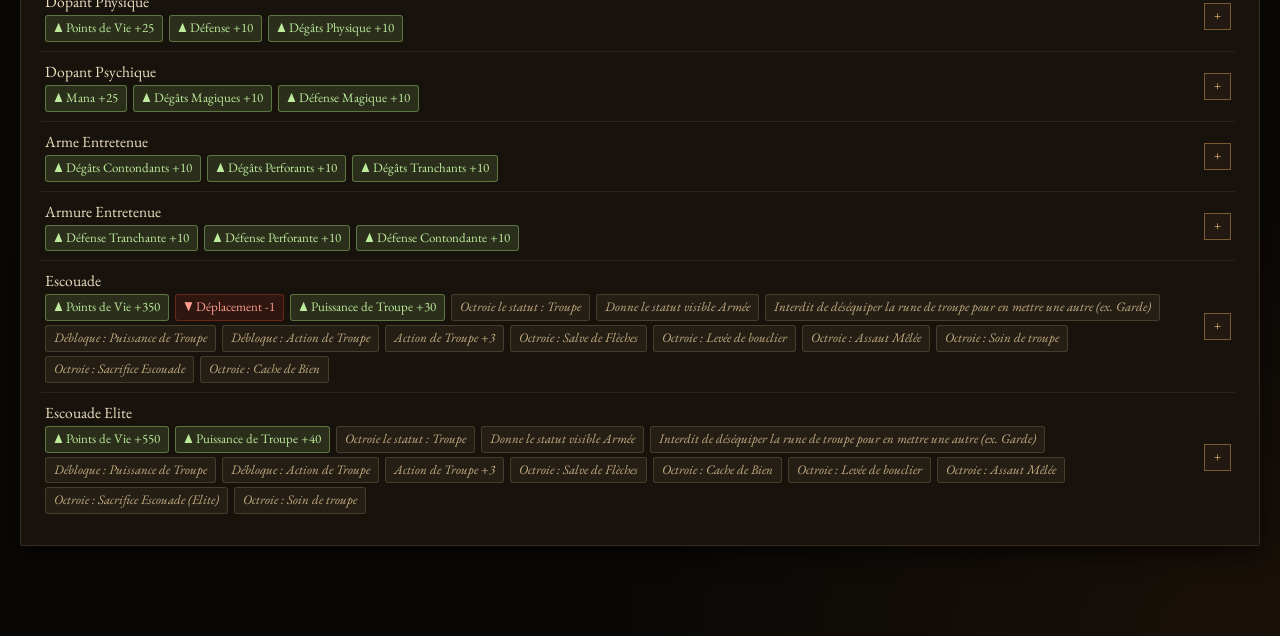
==== commit d485c166: "Add files via upload" ====
--- a/RRUE5-V2/index.html
+++ b/RRUE5-V2/index.html
@@ -3924,5 +3924,6 @@
 renderParentRows();
 </script>
 
+<script src="changelog.js"></script>
 </body>
 </html>
